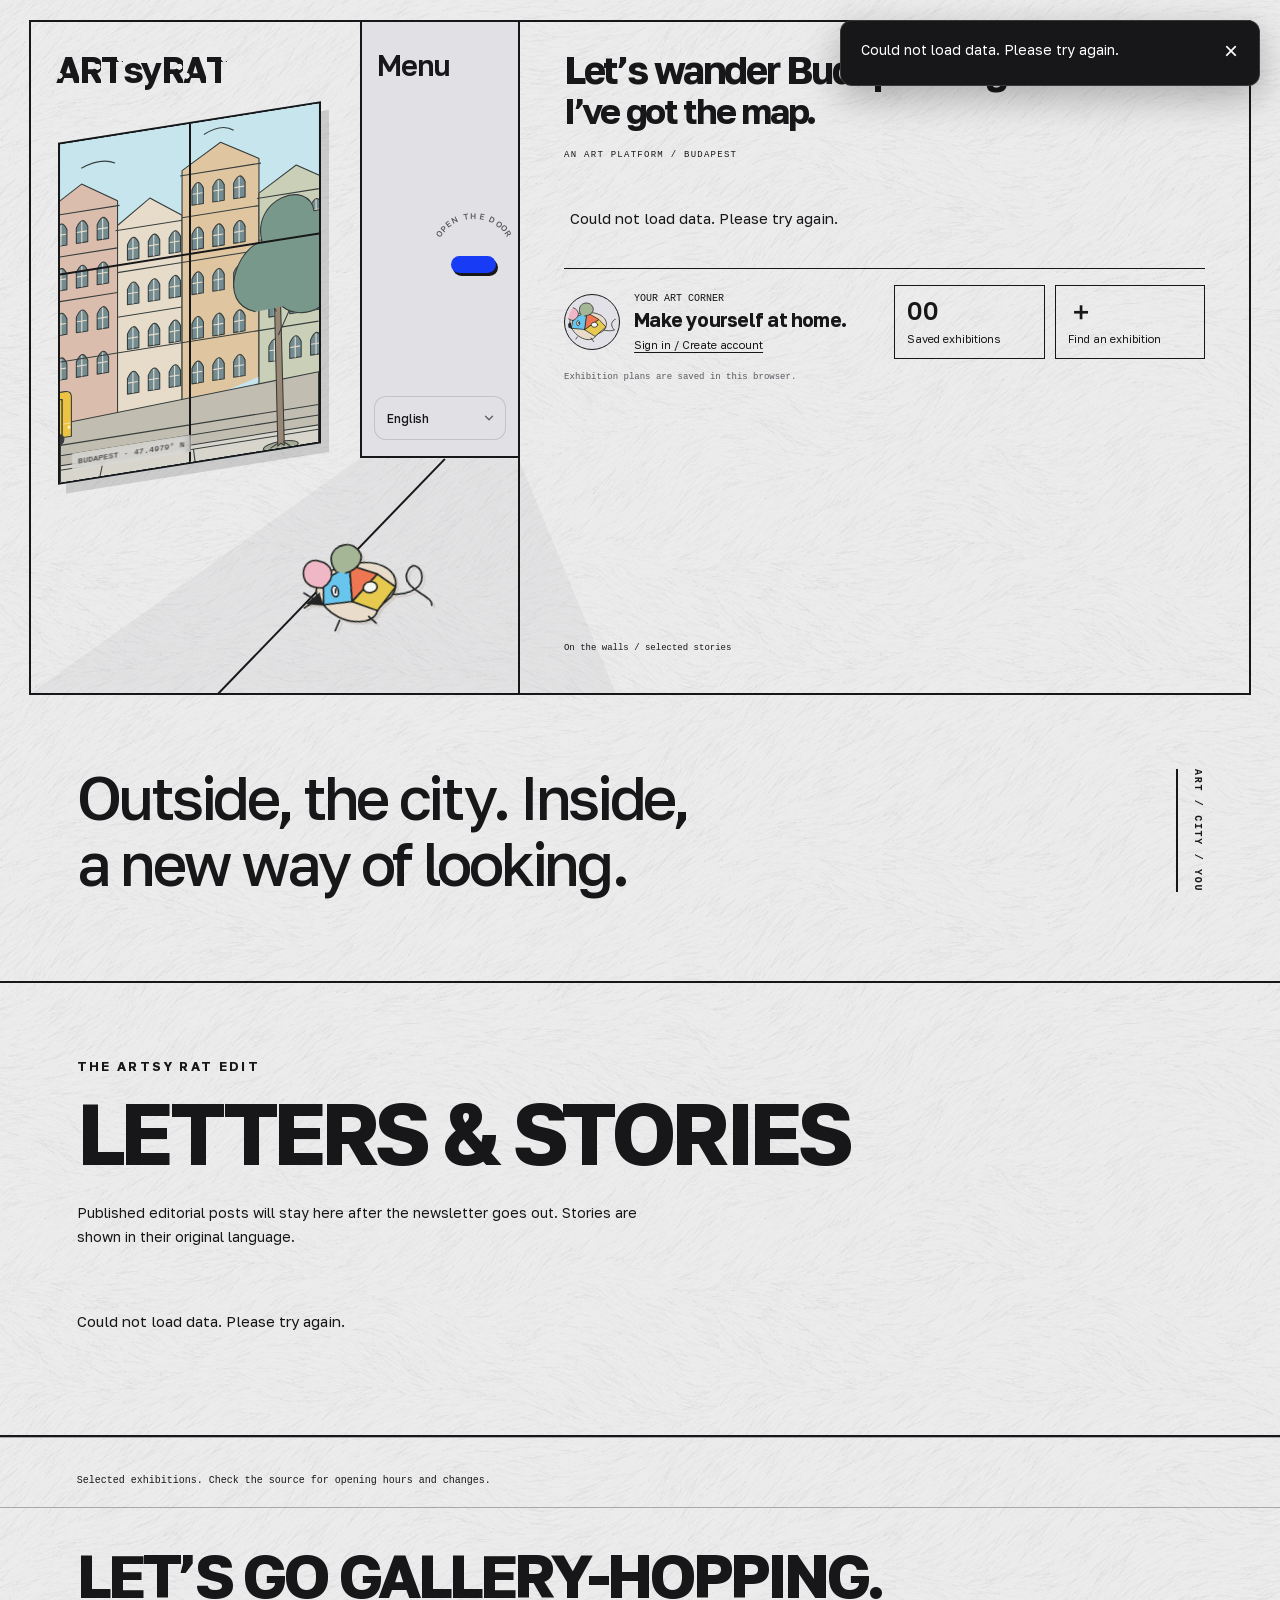
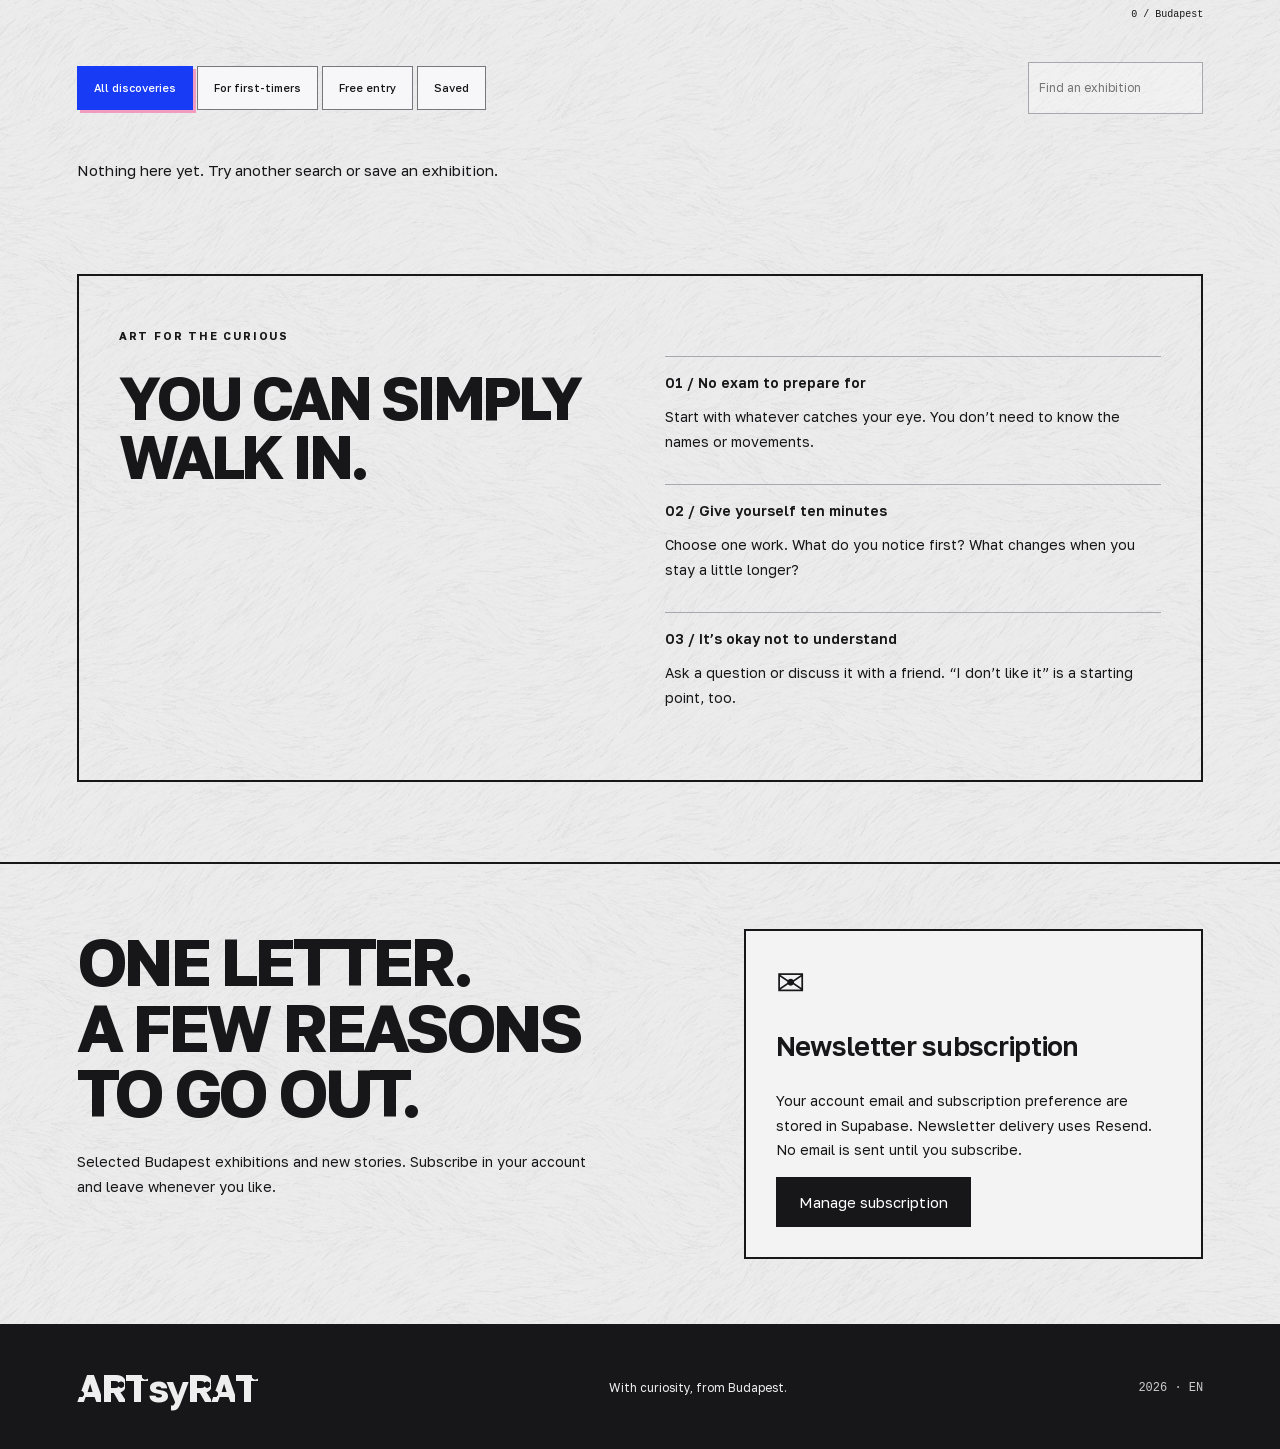
==== index.html @ 4f66164c "Remove the caption beneath the gallery window" ====
<!doctype html><html lang="en"><head><meta charset="utf-8"><meta name="viewport" content="width=device-width,initial-scale=1"><meta name="description" content="Discover art in Budapest. Curated exhibitions, stories and personal invitations."><meta property="og:title" content="ARTsyRAT · Let’s wander Budapest’s galleries"><meta property="og:description" content="Discover Budapest exhibitions and bring someone along."><meta name="theme-color" content="#ececee"><meta name="referrer" content="strict-origin-when-cross-origin"><title>ARTsyRAT — Art in Budapest</title><link rel="preload" href="assets/fonts/golos-text-normal-latin.woff2" as="font" type="font/woff2" crossorigin><link rel="stylesheet" href="style.css?v=20261102-window-note"><script defer src="config.js?v=20261102-window-note"></script><script defer src="i18n.js?v=20261102-window-note"></script><script defer src="api.js?v=20261102-window-note"></script><script defer src="content-model.js?v=20261102-window-note"></script><script defer src="editor.js?v=20261102-window-note"></script><script defer src="social.js?v=20261102-window-note"></script><script defer src="monitor.js?v=20261102-window-note"></script><script defer src="notifications.js?v=20261102-window-note"></script><script defer src="app.js?v=20261102-window-note"></script></head><body><div id="app"></div><noscript>Please enable JavaScript to explore exhibitions and manage your account.</noscript></body></html>
---- style.css ----
@font-face {
  font-family: 'Golos Text';
  font-style: normal;
  font-weight: 400 700;
  font-display: swap;
  src: url(assets/fonts/golos-text-normal-cyrillic.woff2) format('woff2');
  unicode-range: U+0301, U+0400-045F, U+0490-0491, U+04B0-04B1, U+2116;
}
@font-face {
  font-family: 'Golos Text';
  font-style: normal;
  font-weight: 400 700;
  font-display: swap;
  src: url(assets/fonts/golos-text-normal-latin-ext.woff2) format('woff2');
  unicode-range: U+0100-02BA, U+02BD-02C5, U+02C7-02CC, U+02CE-02D7, U+02DD-02FF, U+0304, U+0308, U+0329, U+1D00-1DBF, U+1E00-1E9F, U+1EF2-1EFF, U+2020, U+20A0-20AB, U+20AD-20C4, U+2113, U+2C60-2C7F, U+A720-A7FF;
}
@font-face {
  font-family: 'Golos Text';
  font-style: normal;
  font-weight: 400 700;
  font-display: swap;
  src: url(assets/fonts/golos-text-normal-latin.woff2) format('woff2');
  unicode-range: U+0000-00FF, U+0131, U+0152-0153, U+02BB-02BC, U+02C6, U+02DA, U+02DC, U+0304, U+0308, U+0329, U+2000-206F, U+20AC, U+2122, U+2191, U+2193, U+2212, U+2215, U+FEFF, U+FFFD;
}
@font-face {
  font-family: 'Literata';
  font-style: italic;
  font-weight: 400 600;
  font-display: swap;
  src: url(assets/fonts/literata-italic-cyrillic.woff2) format('woff2');
  unicode-range: U+0301, U+0400-045F, U+0490-0491, U+04B0-04B1, U+2116;
}
@font-face {
  font-family: 'Literata';
  font-style: italic;
  font-weight: 400 600;
  font-display: swap;
  src: url(assets/fonts/literata-italic-latin-ext.woff2) format('woff2');
  unicode-range: U+0100-02BA, U+02BD-02C5, U+02C7-02CC, U+02CE-02D7, U+02DD-02FF, U+0304, U+0308, U+0329, U+1D00-1DBF, U+1E00-1E9F, U+1EF2-1EFF, U+2020, U+20A0-20AB, U+20AD-20C4, U+2113, U+2C60-2C7F, U+A720-A7FF;
}
@font-face {
  font-family: 'Literata';
  font-style: italic;
  font-weight: 400 600;
  font-display: swap;
  src: url(assets/fonts/literata-italic-latin.woff2) format('woff2');
  unicode-range: U+0000-00FF, U+0131, U+0152-0153, U+02BB-02BC, U+02C6, U+02DA, U+02DC, U+0304, U+0308, U+0329, U+2000-206F, U+20AC, U+2122, U+2191, U+2193, U+2212, U+2215, U+FEFF, U+FFFD;
}
@font-face {
  font-family: 'Literata';
  font-style: normal;
  font-weight: 400 700;
  font-display: swap;
  src: url(assets/fonts/literata-normal-cyrillic.woff2) format('woff2');
  unicode-range: U+0301, U+0400-045F, U+0490-0491, U+04B0-04B1, U+2116;
}
@font-face {
  font-family: 'Literata';
  font-style: normal;
  font-weight: 400 700;
  font-display: swap;
  src: url(assets/fonts/literata-normal-latin-ext.woff2) format('woff2');
  unicode-range: U+0100-02BA, U+02BD-02C5, U+02C7-02CC, U+02CE-02D7, U+02DD-02FF, U+0304, U+0308, U+0329, U+1D00-1DBF, U+1E00-1E9F, U+1EF2-1EFF, U+2020, U+20A0-20AB, U+20AD-20C4, U+2113, U+2C60-2C7F, U+A720-A7FF;
}
@font-face {
  font-family: 'Literata';
  font-style: normal;
  font-weight: 400 700;
  font-display: swap;
  src: url(assets/fonts/literata-normal-latin.woff2) format('woff2');
  unicode-range: U+0000-00FF, U+0131, U+0152-0153, U+02BB-02BC, U+02C6, U+02DA, U+02DC, U+0304, U+0308, U+0329, U+2000-206F, U+20AC, U+2122, U+2191, U+2193, U+2212, U+2215, U+FEFF, U+FFFD;
}
:root{--paper:#f3f1e9;--ink:#23251e;--green:#d8ef76;--line:#cbcbbf}*{box-sizing:border-box}html{scroll-behavior:smooth;scroll-padding-top:25px}body{margin:0;background:var(--paper);color:var(--ink);font-family:Arial,Helvetica,sans-serif}button,input,textarea,select{font:inherit}a{color:inherit;text-decoration:none}button,a,input,textarea,select{-webkit-tap-highlight-color:transparent}button{cursor:pointer;color:inherit}button:focus-visible,a:focus-visible,input:focus-visible,select:focus-visible,textarea:focus-visible{outline:3px solid #6c7840;outline-offset:4px}header,main,footer{max-width:1440px;margin:auto}header{padding:30px 5%;display:flex;align-items:center;justify-content:space-between;border-bottom:1px solid var(--line);gap:20px}.logo{font-size:30px;font-weight:900;letter-spacing:-2px;white-space:nowrap}.logo em{font-family:Georgia,serif}nav{display:flex;gap:30px;align-items:center;font-size:14px}nav button{border:0;background:none;padding:0}#count{background:var(--green);padding:3px 7px;border-radius:20px}.pill{border:1px solid var(--ink);border-radius:40px;padding:13px 20px;font-size:13px}.hero{padding:60px 5%;display:grid;grid-template-columns:1.15fr 1fr;gap:7%;align-items:center}.eyebrow{font-size:11px;letter-spacing:1.8px;font-weight:700;line-height:1.7}h1{font-size:clamp(50px,6.7vw,92px);line-height:.99;letter-spacing:-5px;font-weight:500;position:relative;margin:24px 0}h1 i,h2 i{font-family:Georgia,serif;font-weight:normal}.star{color:#818f42;font-size:80px;margin-left:20px}.intro{font-size:16px;line-height:1.65;margin:26px 0}.button,button.dark{display:inline-block;padding:16px 23px;border:0}.dark{background:var(--ink);color:white}.hero-art{height:480px;background:#d6d5cb;position:relative;overflow:hidden;padding:28px;transform:rotate(2deg)}.art-label{font-size:45px;line-height:.95;font-weight:900;position:relative;z-index:2;letter-spacing:-2px}.orb{height:300px;width:300px;border-radius:50%;background:radial-gradient(circle at 30% 25%,#e9f59c,#b5c34f 40%,#566338 78%);position:absolute;right:-28px;top:110px;box-shadow:20px 30px 30px #2225}.stripe{position:absolute;width:110px;height:430px;background:repeating-linear-gradient(90deg,#23251e 0 2px,transparent 2px 9px);transform:rotate(40deg);top:100px;left:80px}.art-foot{position:absolute;bottom:25px;left:28px;right:28px;font-size:13px;line-height:1.5;font-weight:bold;display:flex;justify-content:space-between}.art-foot span{font-size:50px}.demo{margin:0 5%;padding:16px 0;border-top:1px solid var(--line);border-bottom:1px solid var(--line);font-size:12px;color:#626457}#exhibitions{padding:55px 5% 70px}.section-head{display:flex;align-items:end;justify-content:space-between;gap:20px}.section-head>span{font-size:12px;padding-bottom:10px}h2{font-size:43px;letter-spacing:-1.8px;font-weight:500;margin:12px 0 25px}.filters{display:flex;justify-content:space-between;gap:20px;margin:12px 0 28px}.filters button{border:1px solid var(--line);border-radius:30px;background:none;padding:11px 15px;margin:4px 4px 4px 0;font-size:12px}.filters button.active{background:var(--ink);border-color:var(--ink);color:white}.search{border-bottom:1px solid var(--ink);display:flex;align-items:center;gap:10px}.search input{width:170px;background:none;border:0;padding:12px 0;outline-offset:0;font-size:13px}.cards{display:grid;grid-template-columns:repeat(3,1fr);gap:28px}.art{height:260px;position:relative;overflow:hidden}.art.one{background:#bec9d9}.art.two{background:#d8bfad}.art.three{background:#b9c8ad}.art.one:before{content:'';position:absolute;inset:35px 20% -40px;background:repeating-linear-gradient(110deg,#2b4469 0 25px,#c8b9b0 26px 45px);transform:rotate(-15deg);border-radius:50%}.art.two:before{content:'';position:absolute;width:180px;height:180px;background:#a04227;border-radius:50%;left:20%;top:35px;box-shadow:70px 55px 0 #e9b461,-75px 65px 0 #604432}.art.three:before{content:'';position:absolute;inset:20px 30%;background:#edead5;transform:rotate(30deg);box-shadow:55px 45px 0 #3d5c48,-45px -25px 0 #7a8d52}.art small{position:absolute;top:15px;left:15px;background:var(--paper);padding:7px 10px;font-size:10px;z-index:1}.card-top{display:flex;justify-content:space-between;align-items:center;margin-top:17px;font-size:11px;text-transform:uppercase;letter-spacing:1px}.save{border:0;background:none;font-size:23px;padding:5px}.card h3{font-family:Georgia,serif;font-size:28px;font-weight:normal;margin:6px 0 12px}.card p{font-size:14px;line-height:1.6;color:#616357;min-height:68px}.card .actions{border-top:1px solid var(--line);padding-top:12px;justify-content:space-between}.actions{display:flex;gap:10px;flex-wrap:wrap}.actions button{padding:11px 12px;border:1px solid var(--line);background:none;font-size:13px}.actions button.dark{background:var(--ink);color:white}.guide{margin:0 5% 70px;background:#e3e5d8;padding:40px;display:grid;grid-template-columns:1fr 1fr;gap:0 50px}.guide>.eyebrow{grid-column:1/-1}.guide h2{font-size:50px}.guide article{border-top:1px solid #babeb0;padding:16px 0}.guide article b{font-size:14px}.guide article p{font-size:14px;line-height:1.6}.newsletter{background:var(--green);padding:50px 5%;display:grid;grid-template-columns:1.3fr 1fr;gap:50px}.newsletter p{line-height:1.7;font-size:14px}.letter-note{border:1px solid #829241;padding:25px}.letter-note>span{font-size:35px}.letter-note h3{font-weight:500}.letter-note a{font-size:13px;border-bottom:1px solid}footer{padding:35px 5%;display:flex;align-items:center;justify-content:space-between;gap:20px}footer p,footer small{font-size:12px}dialog{border:1px solid var(--line);background:var(--paper);color:var(--ink);padding:38px;width:min(600px,94vw);max-height:90vh;overflow:auto}dialog::backdrop{background:#15180fc0}.close{float:right;font-size:27px;background:none;border:0}dialog h2{font-size:34px}dialog p{line-height:1.6}dialog label{display:block;font-size:13px;margin:15px 0}select,textarea{display:block;width:100%;padding:12px;margin-top:7px;border:1px solid var(--line);background:transparent}textarea{height:90px;resize:vertical}.postcard{padding:30px;margin:20px 0;border:1px solid var(--ink);overflow-wrap:anywhere}.postcard small,.postcard>span{font-size:10px;letter-spacing:2px}.postcard h3{font-size:29px;font-family:Georgia,serif}.editorial{background:#e4e1d7}.botanical{background:#dce6cc;border-radius:50% 50% 0 0;padding-top:60px}.romantic{background:#f2d6ce}.romantic #invite-message{font-family:Georgia,serif;font-style:italic;font-size:24px}.hint{font-size:12px;color:#626457}#status{font-size:13px}dl{display:grid;grid-template-columns:110px 1fr;gap:12px;font-size:14px;margin:24px 0}dd{margin:0}dt{color:#626457}@media(max-width:800px){header{flex-wrap:wrap;padding:20px 5%}header>.pill{display:none}nav{gap:15px;font-size:12px}.hero{grid-template-columns:1fr;padding-top:35px;gap:30px}h1{letter-spacing:-3px}.hero-art{height:350px;max-width:500px;width:100%;transform:rotate(1deg)}.orb{top:40px}.art-label{font-size:38px}.star{font-size:55px}.cards{grid-template-columns:1fr}.art{height:300px}.card p{min-height:0}.filters{flex-wrap:wrap}.search{width:100%}.search input{width:100%}.section-head>span{display:none}.guide,.newsletter{grid-template-columns:1fr;gap:20px}.guide{padding:25px}.guide h2{font-size:40px}h2{font-size:34px}footer{flex-wrap:wrap}.intro br{display:none}dialog{padding:25px}}@media(prefers-reduced-motion:reduce){html{scroll-behavior:auto}}
#language{width:auto;margin:0;padding:8px;border-radius:24px;font-size:12px}#journal{padding:0 5% 60px}#journal>p{line-height:1.6;color:#626457}.journal-card{padding:24px;border:1px solid var(--line)}.journal-card a{text-decoration:underline}.story-body{white-space:pre-wrap;overflow-wrap:anywhere;line-height:1.8}.story-summary{font-size:20px;font-family:Georgia,serif}.notice{padding:16px;background:#e3e5d8;font-size:14px}dialog input:not([type=checkbox]){display:block;width:100%;padding:12px;border:1px solid var(--line);background:none;margin-top:8px}dialog button:not(.close){padding:12px;border:1px solid var(--line);background:transparent}dialog button.dark{background:var(--ink);color:white}button:disabled{opacity:.45;cursor:not-allowed}dialog .check{display:flex;align-items:flex-start;gap:10px;line-height:1.5}hr{border:0;border-top:1px solid var(--line);margin:25px 0}#studio{width:min(1000px,95vw)}.studio-grid{display:grid;grid-template-columns:1fr 1fr;gap:30px}.story-input{height:260px}.post-preview{padding:25px;background:#e7e7dd;overflow-wrap:anywhere}.post-preview h2{font-size:30px}#draft-list button{display:block;margin:10px 0;width:100%;text-align:left}.art-foot{z-index:2;background:#d6d5cbcc;padding:8px}#search{border:1px solid var(--line);background:none;padding:10px;min-width:0}#account{width:min(620px,94vw)}.hero h1{font-size:clamp(46px,6vw,82px)}@media(max-width:800px){.studio-grid{grid-template-columns:1fr}header nav{order:3;width:100%;justify-content:space-between}.hero h1{font-size:52px;letter-spacing:-2px}#search{width:100%}}
#posts{grid-template-columns:repeat(2,minmax(0,1fr))}.story-cover{width:100%;height:320px;object-fit:cover;object-position:center 38%;display:block;margin-bottom:22px}.photo-gallery{display:grid;grid-template-columns:1fr 1fr;gap:12px;margin:25px 0}.photo-gallery img{width:100%;height:auto;display:block}.source-links{display:flex;gap:20px;margin:20px 0;flex-wrap:wrap}.source-links a,.original-text summary{text-decoration:underline}.original-text{border-top:1px solid var(--line);padding-top:20px}.original-text summary{cursor:pointer;margin-bottom:15px}#detail{width:min(860px,94vw)}@media(max-width:650px){#posts,.photo-gallery{grid-template-columns:1fr}.story-cover{height:320px}}
.format-toolbar{display:flex;gap:5px;flex-wrap:wrap;padding:10px;background:#e3e5d8;position:sticky;top:-38px;z-index:3}.format-toolbar button{font-size:12px!important;padding:8px!important}.rich-editor{min-height:240px;padding:16px;border:1px solid var(--line);background:#fff9;line-height:1.7;outline-offset:2px;overflow-wrap:anywhere}.rich-editor:focus{outline:2px solid #818f42}.rich-editor h2{font-size:28px}.rich-editor h3{font-size:23px}.design-controls{display:grid;grid-template-columns:1fr 1fr;gap:0 12px}.media-row{display:grid;grid-template-columns:85px 1fr;gap:15px;padding:15px 0;border-top:1px solid var(--line)}.media-row>img{width:85px;height:110px;object-fit:cover}.media-row input{font-size:12px}.media-row .actions button{font-size:11px;padding:6px!important}.media-row label{margin:5px 0}.post-manager-row{display:flex;align-items:center;gap:12px;border-bottom:1px solid var(--line)}.post-manager-row span{flex:1}.post-manager-row button:first-child{flex:1}.post-manager-row button{width:auto!important}.photo-gallery figure{margin:0}.photo-gallery figcaption{font-size:12px;text-align:left;line-height:1.5;margin-top:8px;color:#626457}.photo-gallery.stack{grid-template-columns:1fr}.formatted-story{padding:20px;overflow-wrap:anywhere}.formatted-story .story-body{font-size:var(--story-size)}.font-serif .story-body{font-family:Georgia,serif}.font-sans .story-body{font-family:Arial,sans-serif}.theme-paper{background:#f3f1e9}.theme-sage{background:#e4eadb}.theme-rose{background:#f2dfdb}.rich-content{white-space:normal}.rich-content h2{font-size:1.8em}.rich-content h3{font-size:1.4em}.rich-content blockquote,.rich-editor blockquote{border-left:3px solid #818f42;padding:10px 20px;margin:20px 0;font-style:italic}.rich-content a{text-decoration:underline}.animation-fade{animation:fadein .6s ease-out}.animation-rise{animation:risein .6s ease-out}@keyframes fadein{from{opacity:0}to{opacity:1}}@keyframes risein{from{opacity:0;transform:translateY(14px)}to{opacity:1;transform:translateY(0)}}@media(prefers-reduced-motion:reduce){.animation-fade,.animation-rise{animation:none}}@media(max-width:650px){.design-controls{grid-template-columns:1fr 1fr}.formatted-story{padding:8px}.format-toolbar{top:-25px}}
.studio-grid{align-items:start}.post-preview{position:sticky;top:0;max-height:75vh;overflow:auto;min-height:260px}#studio .format-toolbar{top:-38px}.post-preview .formatted-story{padding:15px}.post-preview .formatted-story h2{font-size:30px;letter-spacing:-1px}@media(max-width:800px){.post-preview{position:static;max-height:none}}
/* ARTsyRAT / an open room, November 2026 */
:root{--paper:#f7f7f2;--ink:#222727;--line:#d5d8d3;--green:#67c6ef;--blue:#67c6ef;--ease:cubic-bezier(.22,1,.36,1)}
body{background:var(--paper)}header,main,footer{max-width:1800px}.logo{font-weight:500;letter-spacing:-1.9px;font-size:32px}header{padding:22px 3.5%;border:0}header nav{font-size:12px;gap:28px}header nav a,header nav button{position:relative;padding:8px 0}header nav a:after,header nav button:after{content:'';position:absolute;bottom:0;left:0;width:100%;height:1px;background:currentColor;transform:scaleX(0);transform-origin:left;transition:transform .4s var(--ease)}header nav a:hover:after,header nav button:hover:after{transform:scaleX(1)}#language{border:1px solid #b5bbb6;border-radius:0;padding:8px 12px}button:focus-visible,a:focus-visible,input:focus-visible,select:focus-visible,textarea:focus-visible{outline-color:#2083ad}button,.button{transition:background .3s,color .3s,transform .4s var(--ease)}button:active,.button:active{transform:scale(.96)}
.gallery-room{margin:8px 2.3% 0;min-height:690px;height:min(760px,78vw);position:relative;isolation:isolate;border:2px solid #343a37;overflow:hidden;background:#f2f2ed;display:grid;grid-template-columns:27% 13% 60%;perspective:1400px}
.gallery-room:after{content:'';position:absolute;inset:0;pointer-events:none;background:url("data:image/svg+xml,%3Csvg viewBox='0 0 180 180' xmlns='http://www.w3.org/2000/svg'%3E%3Cfilter id='n'%3E%3CfeTurbulence type='fractalNoise' baseFrequency='.8' numOctaves='3' stitchTiles='stitch'/%3E%3C/filter%3E%3Cpath fill='%23888' filter='url(%23n)' opacity='.12' d='M0 0h180v180H0z'/%3E%3C/svg%3E");opacity:.23;z-index:8}
.room-floor{position:absolute;inset:0;z-index:-1;background:#e5e6df;clip-path:polygon(27% 65%,40% 65%,48% 100%,0 100%)}.room-floor:before{content:'';position:absolute;width:2px;height:60%;background:#4c5149;left:40%;top:64%;transform:rotate(-14deg);transform-origin:top}.room-floor:after{content:'';position:absolute;left:0;top:65%;width:34%;height:2px;background:#4c5149;transform:rotate(-46deg);transform-origin:right}
.window-wall{position:relative;background:#e9ebe3;clip-path:polygon(0 0,94% 0,100% 65%,0 100%)}.window-wordmark{position:absolute;z-index:2;top:30px;left:25px;font-size:clamp(27px,3.1vw,54px);letter-spacing:-2px;font-weight:500}.street-window{position:absolute;left:8%;right:12%;top:125px;height:58%;border:7px solid #353e3b;transform:skewY(-9deg);box-shadow:8px 10px 0 #bac4bc;background:#b8d9e4;overflow:hidden}.street-window img{height:100%;width:100%;object-fit:cover;transition:transform 1.8s var(--ease)}.street-window:hover img{transform:scale(1.07) translateY(-5px)}.window-bar{position:absolute;left:50%;top:0;height:100%;width:5px;background:#353e3b}.window-bar:after{content:'';position:absolute;width:400px;height:5px;background:#353e3b;top:38%;left:-200px}.window-caption{position:absolute;bottom:10px;left:12px;font:9px monospace;letter-spacing:1px;background:#f7f7f2;padding:7px}.window-note{position:absolute;top:79%;left:8%;width:64%;font-family:Georgia,serif;font-style:italic;font-size:19px;transform:rotate(-8deg)}.window-note span{display:block;font-size:30px}
.gallery-door{height:65%;position:relative;border:2px solid #343a37;border-top:0;perspective:900px;background:#b4cbd0;z-index:5}.door-button{position:absolute;inset:0;width:100%;border:0;border-right:2px solid #343a37;background:#e6e9e0;transform-origin:left;transition:transform .8s var(--ease),background .4s;z-index:2;text-align:left;padding:22px 15px;display:flex;flex-direction:column;align-items:flex-start}.door-button>span:first-child{font-size:clamp(19px,2vw,32px);letter-spacing:-1px}.door-number{font:9px monospace;letter-spacing:1px;margin-top:12px}.door-handle{position:absolute;right:14%;top:54%;width:45px;height:17px;border-radius:40px;background:var(--blue);box-shadow:2px 3px 0 #222727}.door-button:hover{transform:rotateY(-12deg);background:#e0e9df}.gallery-door.is-open .door-button{transform:rotateY(-75deg)}#room-menu{position:absolute;inset:18px 8px 18px 20px;display:flex;flex-direction:column;justify-content:center;align-items:flex-start;gap:22px;font-size:13px;visibility:hidden;opacity:0;transition:opacity .5s .15s}#room-menu a,#room-menu button{border:0;border-bottom:1px solid transparent;background:none;text-align:left;padding:4px 0}#room-menu a:hover,#room-menu button:hover{border-color:currentColor}.is-open #room-menu{visibility:visible;opacity:1}
.exhibition-wall{position:relative;padding:36px 6% 60px;background:linear-gradient(100deg,#e7e8e1,#f7f7f2 13%,#f7f7f2);border-left:1px solid #3d443f}.wall-heading{position:relative}.wall-heading .eyebrow{font:9px monospace;letter-spacing:1.3px}.wall-heading h1{font-size:clamp(30px,3.3vw,58px);line-height:1.04;letter-spacing:-2.3px;margin:24px 0 32px;font-weight:400}.wall-index{position:absolute;right:0;top:0;font:10px monospace}#wall-posts{display:grid;grid-template-columns:1.05fr .8fr;gap:12%;align-items:start;padding:12px 4% 0 1%}.wall-work{display:block;transform:perspective(700px) rotateX(var(--rx,0deg)) rotateY(var(--ry,0deg));transition:transform .65s var(--ease)}.work-1{padding-top:55px}.work-frame{position:relative;background:#fafaf6;padding:12px;border:1px solid #b7b9af;box-shadow:3px 5px 0 #c4c6be,8px 12px 18px #343a371c;overflow:hidden;transition:box-shadow .5s}.work-frame img{display:block;width:100%;height:clamp(190px,20vw,295px);object-fit:cover;transition:transform .9s var(--ease),filter .6s}.work-1 .work-frame img{height:clamp(165px,16vw,240px)}.wall-work:hover img{transform:scale(1.05)}.wall-work:hover .work-frame{box-shadow:5px 9px 0 #c4c6be,12px 20px 25px #343a372a}.work-open{position:absolute;bottom:18px;left:50%;transform:translate(-50%,15px);opacity:0;background:var(--blue);border-radius:60px;white-space:nowrap;padding:12px 18px;font-size:11px;transition:opacity .35s,transform .5s var(--ease)}.wall-work:hover .work-open,.wall-work:focus-visible .work-open{opacity:1;transform:translate(-50%,0)}.work-label{display:flex;gap:10px;max-width:230px;margin:20px 0 0 5px}.work-label>span{font:9px monospace;padding-top:3px}.work-label h2{font-family:Arial,sans-serif;font-size:12px;line-height:1.5;letter-spacing:0;font-weight:400;margin:0}.blue-orbit{position:absolute;right:5%;bottom:34px;width:100px;height:100px;background:var(--blue);border-radius:50%;display:flex;flex-direction:column;justify-content:center;align-items:center;font-size:12px;transform:rotate(-12deg);transition:transform .7s var(--ease),background .4s}.blue-orbit b{font-size:30px;font-weight:400}.blue-orbit:hover{transform:rotate(0deg) scale(1.13);background:#8bdafa}.wall-caption{position:absolute;bottom:40px;left:6%;font:10px monospace;max-width:55%}.palette-mouse{position:absolute;bottom:56px;left:22%;width:145px;z-index:6;transform:rotate(-12deg);transition:transform .7s var(--ease)}.palette-mouse:hover{transform:rotate(4deg) translateY(-8px)}.palette-mouse img{width:100%}.room-scroll{position:absolute;bottom:22px;left:28px;font:10px monospace;text-transform:uppercase;letter-spacing:1px}.room-scroll span{display:inline-block;margin-left:18px;font-size:20px;animation:look-down 2.4s ease-in-out infinite}@keyframes look-down{50%{transform:translateY(5px)}}
.gallery-intro{padding:65px 5% 80px;display:flex;justify-content:space-between;align-items:end;gap:30px}.gallery-intro p{font-size:clamp(28px,4vw,60px);max-width:870px;letter-spacing:-2px;line-height:1.08;margin:0}.gallery-intro>span{font:10px monospace;white-space:nowrap;writing-mode:vertical-rl}#journal{padding:55px 5% 90px;border-top:1px solid var(--line)}h2{font-family:Arial,sans-serif;font-weight:400;letter-spacing:-1.6px}#journal>h2{font-size:clamp(44px,6vw,80px);margin:10px 0 20px}#journal>p{max-width:650px;font-size:13px}#posts{gap:9%;padding-top:40px}.journal-card{padding:0;border:0}.journal-card:nth-child(even){padding-top:95px}.journal-card>a:first-child{display:block;overflow:hidden;background:#e9e9e1;padding:18px;box-shadow:2px 3px 0 #cfd1c8}.story-cover{height:450px;margin:0;transition:transform .9s var(--ease)}.journal-card>a:hover img{transform:scale(1.04)}.journal-card small{display:block;margin-top:24px;font:10px monospace;letter-spacing:1px}.journal-card h3{font-family:Arial,sans-serif;font-size:32px;letter-spacing:-1px;line-height:1.1;max-width:470px}.journal-card>p{max-width:460px}.journal-card>a:last-child{display:inline-block;text-decoration:none;border-bottom:1px solid;padding:10px 0;font-size:12px}.demo{font:10px monospace;margin:0 5% 15px;color:#62675d}#exhibitions{padding:30px 5% 80px;border-top:1px solid var(--line)}.section-head h2{font-size:42px}.card h3{font-family:Arial,sans-serif}.filters button{border-radius:0}.filters button:hover{background:#d7edf5}.guide{background:#e7eae2}.newsletter{background:#bce4f2}.letter-note{border-color:#87b4c4}.newsletter h2{font-size:clamp(36px,5vw,72px);line-height:1.04}.dark:hover{background:#345966}footer{padding:40px 5%}dialog{border-color:#a8b0a8;box-shadow:0 30px 100px #0003;animation:dialog-in .45s var(--ease)}dialog::backdrop{background:#263734a8;backdrop-filter:blur(6px)}@keyframes dialog-in{from{opacity:0;transform:translateY(22px) scale(.98)}to{opacity:1;transform:none}}.text-art{display:flex;align-items:center;min-height:220px;font-size:26px;background:#c8dfdc;padding:20px}
@media(min-width:801px){.gallery-room{animation:room-in 1s var(--ease)}@keyframes room-in{from{opacity:0;transform:translateY(20px)}to{opacity:1;transform:none}}}
@media(max-width:1100px) and (min-width:801px){.gallery-room{min-height:630px}.exhibition-wall{padding:30px 5%}.wall-heading h1{font-size:36px}.street-window{top:110px}.window-note{font-size:17px}.blue-orbit{width:78px;height:78px}.palette-mouse{width:115px}.work-label h2{font-size:11px}}
@media(max-width:800px){header{padding:18px 5%;gap:14px}header nav{order:0;width:auto;gap:15px}header nav>a{display:none}header nav button{font-size:12px}header .logo{font-size:27px}#language{font-size:11px;padding:7px;width:85px}.gallery-room{margin:4px 12px 0;height:auto;min-height:0;display:grid;grid-template-columns:62% 38%;overflow:hidden}.window-wall{height:330px;clip-path:polygon(0 0,100% 0,100% 86%,0 100%);border-bottom:1px solid}.window-wordmark{top:18px;left:19px;font-size:32px}.street-window{top:79px;left:9%;right:12%;height:185px;border-width:5px;transform:skewY(-5deg)}.window-caption{font-size:7px;left:4px;bottom:7px;padding:5px}.window-note{top:87%;left:10%;font-size:12px;transform:rotate(-5deg);width:80%}.window-note span{display:none}.gallery-door{height:285px}.door-button{padding:20px 17px}.door-button>span:first-child{font-size:26px}.door-number{font-size:8px}#room-menu{font-size:11px;gap:18px;left:15px}.room-floor{clip-path:none;inset:0 0 auto;height:330px}.room-floor:before,.room-floor:after{display:none}.exhibition-wall{grid-column:1/-1;padding:35px 6% 105px;border-left:0;border-top:1px solid #343a37;background:linear-gradient(105deg,#eceee7,#f7f7f2 25%)}.wall-heading .eyebrow{font-size:8px;letter-spacing:.5px;max-width:85%}.wall-heading h1{font-size:35px;letter-spacing:-1.5px;margin:22px 0 30px}.wall-index{font-size:8px}.palette-mouse{top:259px;bottom:auto;left:auto;right:12%;width:81px;transform:rotate(-8deg)}#wall-posts{gap:9%;padding:0;grid-template-columns:1.1fr .9fr}.work-frame{padding:7px}.work-frame img{height:200px}.work-1 .work-frame img{height:157px}.work-1{padding-top:40px}.work-label{margin:15px 0 0;gap:6px}.work-label h2{font-size:11px;line-height:1.35}.work-label>span{font-size:8px}.work-open{display:none}.blue-orbit{width:73px;height:73px;bottom:17px;right:6%;font-size:10px}.blue-orbit b{font-size:22px}.wall-caption{bottom:46px;font-size:8px;max-width:60%}.room-scroll{display:none}.gallery-intro{padding:40px 6% 50px;gap:20px}.gallery-intro p{font-size:32px;letter-spacing:-1px}.gallery-intro>span{font-size:8px}#journal{padding:35px 6% 50px}#journal>h2{font-size:48px}#posts{grid-template-columns:1fr;gap:44px;padding-top:24px}.journal-card:nth-child(even){padding-top:0}.journal-card>a:first-child{padding:12px}.story-cover{height:380px}.journal-card h3{font-size:30px}.journal-card>p{min-height:0}.guide{margin:0 6% 45px}.guide h2{font-size:34px}.newsletter{padding:35px 6%;gap:25px}.section-head h2{font-size:34px}.newsletter h2{font-size:42px}footer .logo{font-size:32px}dialog{padding:23px}#detail .formatted-story>h2{font-size:30px;line-height:1.1}.wall-empty{font-size:13px}.gallery-room .wall-work{transform:none}}
@media(max-width:370px){header{gap:8px}.logo{font-size:24px!important}header nav button{font-size:11px}.wall-heading h1{font-size:29px}.work-frame img{height:170px}.work-1 .work-frame img{height:140px}}
@media(prefers-reduced-motion:reduce){*,*:before,*:after{animation:none!important;transition:none!important;scroll-behavior:auto!important}.wall-work{transform:none!important}}
.reveal{opacity:0;transform:translateY(26px);transition:opacity .9s var(--ease),transform 1.1s var(--ease)}.reveal.is-visible{opacity:1;transform:none}.wall-work:active .work-frame{transform:scale(.98)}.work-frame{transition:box-shadow .5s,transform .4s var(--ease)}.window-note{top:75%;font-size:17px;width:55%}@media(max-width:800px){.window-note{top:87%;font-size:12px;width:80%}}@media(prefers-reduced-motion:reduce){.reveal{opacity:1;transform:none}}
.frame-loading{height:260px;border:12px solid #fafaf6;background:#e1e4dc;box-shadow:3px 5px 0 #c4c6be;animation:frame-pulse 1.8s ease-in-out infinite}.frame-loading.work-1{height:210px;margin-top:55px}@keyframes frame-pulse{50%{opacity:.5}}@media(max-width:800px){.frame-loading{height:200px;border-width:7px}.frame-loading.work-1{height:157px;margin-top:40px}}
/* Keep the menu beyond the open door's projected edge. */
.gallery-room{transition:grid-template-columns .8s var(--ease)}
.gallery-room:has(.gallery-door.is-open){grid-template-columns:27% 24% 49%}
#room-menu{inset:22px 14px 22px 38%;gap:18px;counter-reset:room-link}
#room-menu>a,#room-menu>button{width:100%;min-height:44px;position:relative;padding:14px 0 7px;border-bottom:1px solid #293a3740;font-size:clamp(15px,1.35vw,22px);font-weight:650;line-height:1.12;letter-spacing:-.5px;overflow-wrap:anywhere;transition:color .25s,transform .4s var(--ease),border-color .3s}
#room-menu>a:before,#room-menu>button:before{counter-increment:room-link;content:'0' counter(room-link);position:absolute;top:0;left:0;font:9px monospace;letter-spacing:1px;opacity:.65}
#room-menu>a:hover,#room-menu>button:hover,#room-menu>a:focus-visible,#room-menu>button:focus-visible{color:#075f82;transform:translateX(4px);border-bottom-color:#075f82}
@media(max-width:800px){.gallery-room:has(.gallery-door.is-open){grid-template-columns:40% 60%}#room-menu{inset:12px 13px 12px 35%;gap:8px}#room-menu>a,#room-menu>button{font-size:15px;min-height:48px;padding-top:13px;letter-spacing:-.35px}.gallery-door.is-open .door-button>span:first-child{font-size:24px}}
@media(max-width:800px){.gallery-room:has(.gallery-door.is-open) .window-wordmark{font-size:22px;letter-spacing:-1.3px;left:12px}}
/* Facing gallery walls, with a shared upper heading line. */
.window-wordmark{top:28px}.door-button{padding-top:28px}.exhibition-wall{padding-top:28px}.wall-heading{display:flex;flex-direction:column}.wall-heading h1{order:0;font-size:clamp(24px,2.5vw,42px);margin:0 0 18px;line-height:1.12;letter-spacing:-1.3px;padding-right:25px}.wall-heading>.eyebrow{order:1;margin:0 0 26px}.wall-index{top:4px}.street-window{top:110px;height:51%}.window-note{top:70%}#wall-posts{transform:skewY(8deg);transform-origin:center;padding-top:24px}.work-1{padding-top:0}.work-label{margin-top:16px}.wall-work .work-frame img{height:clamp(185px,19vw,270px)}.illustration-label{position:absolute;bottom:12px;left:12px;font:9px monospace;background:#f7f7f2dc;padding:6px}.source-links a{text-underline-offset:4px}.card-top>span{line-height:1.5}
@media(max-width:1100px) and (min-width:801px){.wall-heading h1{font-size:27px;letter-spacing:-1px}.wall-heading>.eyebrow{font-size:8px}.street-window{top:100px;height:49%}}
@media(max-width:800px){.window-wordmark{top:18px}.door-button{padding-top:18px}.street-window{top:75px;height:170px}.window-note{top:80%}.exhibition-wall{padding-top:30px}.wall-heading h1{font-size:30px;letter-spacing:-1px;padding-right:12px}.wall-heading>.eyebrow{font-size:8px;margin-bottom:25px}#wall-posts{transform:skewY(5deg);padding-top:15px;padding-bottom:15px}.work-1{padding-top:0}.wall-work .work-frame img{height:185px}.wall-caption{bottom:40px}.frame-loading.work-1{margin-top:0}.work-label h2{font-size:11px}}
#exhibition-fields{border:1px solid var(--line);padding:16px;margin:20px 0}#exhibition-fields[hidden]{display:none}#exhibition-fields legend{font-size:14px;font-weight:600}.exhibition-cover{width:100%;height:260px;object-fit:cover;display:block}.exhibition-date{font:11px monospace!important;min-height:0!important;margin-bottom:0}.exhibition-info{padding:15px 0;margin:15px 0;border-block:1px solid var(--line);font-size:14px}.exhibition-info a{text-decoration:underline}.post-manager-row button:first-child{font-weight:600}
/* One architectural stroke; upright works on the gallery wall. */
.gallery-room{--room-stroke:2px;border-width:var(--room-stroke)}
.gallery-door{border-width:var(--room-stroke);border-top:0;border-right:0}
.door-button{border-right:var(--room-stroke) solid #343a37}
.exhibition-wall{border-left:var(--room-stroke) solid #343a37}
.street-window{border-width:var(--room-stroke)}
.window-bar{width:var(--room-stroke)}.window-bar:after{height:var(--room-stroke)}
.work-frame{border:var(--room-stroke) solid #343a37;box-shadow:5px 8px 15px #343a371c}
.wall-work:hover .work-frame{box-shadow:8px 14px 22px #343a372a}
.room-floor:before{width:var(--room-stroke)}.room-floor:after{height:var(--room-stroke)}
#wall-posts{transform:none;padding-top:12px}.work-1{padding-top:55px}.work-1 .work-frame img{height:clamp(165px,16vw,240px)}
@media(max-width:800px){.window-wall{border-bottom:0}.exhibition-wall{border-left:0;border-top:var(--room-stroke) solid #343a37}.gallery-door{border-right:var(--room-stroke) solid #343a37}.gallery-door:not(.is-open) .door-button{border-right:0}.street-window{border-width:var(--room-stroke)}#wall-posts{transform:none;padding-top:0}.work-1{padding-top:40px}.work-1 .work-frame img{height:157px}}
.gallery-door:not(.is-open) .door-button{border-right:0}
/* ARTsyRAT / ink, paper & a little mischief. */
:root{--paper:#f5eedf;--ink:#352737;--line:#c4b7ad;--green:#eac956;--blue:#68c9ee;--display:'Literata',Georgia,serif;--body:'Golos Text',Arial,sans-serif;--accent:#c34432}
body{font-family:var(--body);background:var(--paper);color:var(--ink);font-size:15px}::selection{background:#efbd4f;color:#352737}
header{padding-block:24px}.logo,.window-wordmark{font-family:var(--display);font-weight:700;font-style:normal;letter-spacing:-2.5px;line-height:1.1}.logo{font-size:35px}.window-wordmark{font-size:clamp(28px,2.8vw,45px)}header .logo{color:var(--accent)}header nav{font-family:var(--body);font-weight:600;font-size:11px;text-transform:uppercase;letter-spacing:.07em}header nav a,header nav button{padding:9px 5px;transition:color .3s,background .3s}header nav a:hover,header nav button:hover{background:var(--accent);color:var(--paper)}#language{border-color:#a99798;background:#fff4;font-size:11px;letter-spacing:.02em}
.gallery-room{background:#f4ead7;border-color:var(--ink)}.window-wall{background:#eddbab}.room-floor{background:#dfb7a1}.exhibition-wall{background:linear-gradient(100deg,#e4d5be,#f6eddb 15%);border-color:var(--ink)}.gallery-door{background:#aecbd2;border-color:var(--ink)}.door-button{background:#91bfce;border-color:var(--ink);color:#283e4a}.door-button:hover{background:#a2d1d9}.door-button>span:first-child{font-family:var(--display);font-size:clamp(23px,2.25vw,36px);font-weight:600;letter-spacing:-1.2px;line-height:1.1}.door-handle{background:#eaca57;box-shadow:2px 3px 0 var(--ink)}.room-floor:before,.room-floor:after,.window-bar,.window-bar:after{background:var(--ink)}.street-window{border-color:var(--ink);box-shadow:8px 10px 0 #bfb08b}.window-caption{background:#efe2bc;color:#3e3430;font-size:8px}.window-note{font-family:var(--display);font-weight:400;font-style:italic;color:#703f36;font-size:17px;line-height:1.35}.wall-heading h1{font-family:var(--display);font-weight:700;font-size:clamp(28px,3vw,47px);letter-spacing:-1.6px;line-height:1.08;margin-bottom:22px;max-width:790px;text-wrap:balance}.wall-heading h1>span{display:block}.wall-heading h1>em{display:block;font-weight:400;color:var(--accent);font-size:.92em;letter-spacing:-1.3px;margin-top:4px}.wall-heading>.eyebrow{font-weight:500;font-size:9px;letter-spacing:.14em;margin-bottom:22px;color:#6e4e4a}.wall-index{color:var(--accent)}.work-frame{background:#fff9eb;border-color:var(--ink);padding:11px}.work-label h2{font-family:var(--body);font-size:12px;font-weight:500;letter-spacing:-.15px;line-height:1.4}.work-label>span{color:var(--accent)}.blue-orbit{color:#253c4a;font-family:var(--display);font-style:italic;font-size:15px;box-shadow:3px 4px 0 var(--ink);border:2px solid var(--ink)}.blue-orbit b{font-style:normal}.wall-caption,.room-scroll{color:#6e4e4a;font-size:9px}#room-menu>a,#room-menu>button{font-family:var(--display);font-weight:600;font-size:clamp(17px,1.6vw,25px);letter-spacing:-.6px;line-height:1.15}#room-menu>a:hover,#room-menu>button:hover{color:#a63327;border-color:#a63327}#room-menu>a:before,#room-menu>button:before{font-family:var(--body);font-size:9px;letter-spacing:.12em;color:#5a4b4f}.palette-mouse{filter:drop-shadow(2px 3px 0 #9f806c33)}
.gallery-intro{padding:70px 6% 85px;align-items:center}.gallery-intro p{font-family:var(--display);font-weight:400;font-size:clamp(33px,4.7vw,70px);line-height:1.09;letter-spacing:-2px;max-width:1020px;text-wrap:balance}.gallery-intro>span{font-weight:700;color:var(--accent);letter-spacing:.17em;border-left:2px solid;padding-left:14px}
#journal{background:#eadcde;border-block:2px solid var(--ink);padding:60px 6% 90px}#journal>.eyebrow{color:var(--accent);font-weight:700;letter-spacing:.18em}#journal>h2{font-family:var(--display);font-weight:700;font-size:clamp(48px,7vw,104px);line-height:1.02;letter-spacing:-3.5px;margin:14px 0 26px}#journal>p:not(.eyebrow){font-family:var(--body);font-size:14px;line-height:1.7;color:#66515c;max-width:580px}#posts{gap:10%;padding-top:34px}.journal-card>a:first-child{background:#f7eee2;border:2px solid var(--ink);padding:12px;box-shadow:6px 7px 0 #bd9eaa}.journal-card:nth-child(even)>a:first-child{background:#d4d8b4;box-shadow:6px 7px 0 #a0ab80}.journal-card h3,.card h3{font-family:var(--display);font-weight:600;font-size:31px;line-height:1.16;letter-spacing:-.9px;margin:12px 0 14px;text-wrap:balance}.journal-card small{color:var(--accent);font-size:10px;letter-spacing:.12em}.card p{font-size:14px;line-height:1.75;color:#655660}.journal-card>a:last-child{font-weight:600;color:var(--accent);border-bottom:2px solid;padding-bottom:8px}.journal-card>a:last-child:hover{color:var(--ink)}
.demo{margin:0;padding:35px 6% 18px;font-size:10px;line-height:1.6;color:#71616a}#exhibitions{padding:25px 6% 80px;border:0}.section-head h2{font-family:var(--display);font-size:clamp(38px,4.8vw,68px);font-weight:600;line-height:1.07;letter-spacing:-2px;max-width:850px}.section-head>span{font:10px monospace;color:var(--accent)}.filters{margin-block:32px}.filters button{font-size:11px;padding:11px 16px;font-weight:500;border-color:#baa9ae}.filters button.active{background:var(--ink);border-color:var(--ink)}.filters button:hover:not(.active){background:#eac956;color:var(--ink)}#search{font-size:12px;background:#fff4;border-color:#baa9ae}.card .actions{border-color:#baa9ae}.card .actions button{font-size:11px;font-weight:500;border:0;border-bottom:1px solid #b9a6aa;padding:10px 0}.card .actions button:hover{color:var(--accent)}.art.one{background:#b2cbd0}.art.two{background:#d7a9b6}.art.three{background:#c2cb9d}.art small{background:#f7eedc}.illustration-label{color:#66515c;background:#f7eedc}.exhibition-date{color:var(--accent)}
.guide{background:#eac956;border:2px solid var(--ink);margin:0 6% 80px;padding:40px;gap:0 50px}.guide h2{font-family:var(--display);font-size:clamp(36px,4.7vw,66px);font-weight:600;letter-spacing:-2px;line-height:1.08}.guide h2 i{font-family:var(--display);font-weight:400}.guide .eyebrow{color:#71462d}.guide article{border-color:#9d823e}.guide article b{font-weight:600;font-size:14px}.guide article p{color:#554733;line-height:1.75}.newsletter{background:#b9a7cf;border-block:2px solid var(--ink);padding:65px 6%;gap:70px}.newsletter h2{font-family:var(--display);font-weight:600;font-size:clamp(40px,5.2vw,76px);letter-spacing:-2px;line-height:1.05;margin-top:0}.newsletter h2 i{font-family:var(--display);font-weight:400}.newsletter p{font-size:14px;line-height:1.75;max-width:520px}.letter-note{border:2px solid var(--ink);background:#d9cbe7;padding:30px;box-shadow:5px 6px 0 #705e86}.letter-note h3{font-family:var(--display);font-weight:600;font-size:27px;letter-spacing:-.7px}.dark,button.dark{background:var(--ink);color:#fff4e3}.dark:hover,button.dark:hover{background:var(--accent)}footer{padding:40px 6%;background:#352737;color:#f5eedf}footer .logo{font-family:var(--display);font-size:38px}footer p{max-width:300px;line-height:1.6}footer small{font-family:monospace;color:#dfc3b3}
dialog{background:#f7f0e5;color:var(--ink)}dialog h2{font-family:var(--display);font-weight:600;letter-spacing:-1px;line-height:1.12}dialog h3{font-family:var(--display);font-weight:600}.story-summary{font-family:var(--display);font-size:21px;line-height:1.5}.font-serif .story-body{font-family:var(--display)}.font-sans .story-body{font-family:var(--body)}.theme-paper{background:#f7f0e5}.formatted-story .eyebrow{color:var(--accent)}.format-toolbar{background:#e4d7c6}.rich-editor{background:#fffcf6}.post-preview{background:#e9dfcf}.rich-editor h2,.rich-content h2{font-family:var(--display)}.notice{background:#e9dcad}
@media(min-width:801px){.gallery-room:has(.gallery-door.is-open) .wall-heading h1{font-size:clamp(26px,2.6vw,41px)}.wall-work .work-frame img{height:clamp(180px,17.7vw,260px)}.work-1 .work-frame img{height:clamp(160px,15vw,220px)}}
@media(max-width:1100px) and (min-width:801px){.wall-heading h1{font-size:30px}.wall-heading>.eyebrow{font-size:8px}.gallery-room:has(.gallery-door.is-open) .wall-heading h1{font-size:26px}.window-wordmark{font-size:29px;letter-spacing:-2px}.door-button>span:first-child{font-size:26px}.work-label h2{font-size:11px}.blue-orbit{font-size:12px}}
@media(max-width:800px){header{padding:20px 5%;gap:10px}header .logo{font-size:29px!important;letter-spacing:-2px}header nav{font-size:10px;letter-spacing:0}header nav button{font-size:10px;padding:9px 0}#language{width:81px;font-size:10px;padding:8px 5px}.window-wordmark{font-size:30px;letter-spacing:-2px}.gallery-room:has(.gallery-door.is-open) .window-wordmark{font-size:21px;letter-spacing:-1.5px;left:10px}.door-button>span:first-child{font-size:27px;letter-spacing:-1px}.window-note{font-size:12px;line-height:1.4}.wall-heading h1{font-size:32px;font-weight:600;letter-spacing:-1px;line-height:1.12;padding-right:0;text-wrap:pretty}.wall-heading h1>em{font-size:.94em;letter-spacing:-1px;margin-top:5px}.wall-heading>.eyebrow{font-size:8px;letter-spacing:.08em;margin-bottom:25px}.wall-index{right:0;top:-15px}.exhibition-wall{padding-top:32px;padding-bottom:112px}.work-frame{padding:7px}.work-label h2{font-size:11px;letter-spacing:-.1px}.blue-orbit{font-size:11px}.wall-caption{font-size:8px}.gallery-intro{padding:45px 6% 52px}.gallery-intro p{font-size:36px;letter-spacing:-1px;line-height:1.12}.gallery-intro>span{font-size:8px;padding-left:9px}.gallery-door.is-open #room-menu>a,.gallery-door.is-open #room-menu>button{font-size:16px;line-height:1.12}#journal{padding:42px 6% 55px}#journal>h2{font-size:53px;letter-spacing:-2px;line-height:1.06}#journal>p:not(.eyebrow){font-size:13px}.journal-card h3,.card h3{font-size:28px;letter-spacing:-.8px}.story-cover{height:355px}#posts{gap:50px}.section-head h2{font-size:40px;letter-spacing:-1.5px}.filters button{padding:10px 12px}.guide{margin:0 6% 50px;padding:24px}.guide h2{font-size:40px;letter-spacing:-1.5px}.newsletter{padding:40px 6%;gap:30px}.newsletter h2{font-size:46px;letter-spacing:-1.8px}.letter-note{padding:22px}.letter-note h3{font-size:26px}footer{padding:32px 6%}footer .logo{font-size:34px!important}dialog h2{font-size:30px}.story-summary{font-size:19px}}
@media(max-width:370px){header .logo{font-size:25px!important}header nav button{font-size:9px}#language{width:73px}.wall-heading h1{font-size:28px}#journal>h2{font-size:46px}.gallery-intro p{font-size:31px}}

/* Language lives in the room, independently of the moving door. */
.gallery-room{margin-top:20px}
.room-language{position:absolute;z-index:10;left:12px;right:12px;bottom:16px;margin:0;display:grid;gap:5px;font-family:var(--body)}
.room-language>span{font-size:9px;letter-spacing:.12em;font-weight:600}
.room-language #language{display:block;width:100%;min-width:0;min-height:44px;margin:0;padding:8px;background:#f7f7f2;color:var(--ink);border:var(--room-stroke) solid var(--ink);font-family:var(--body);font-size:12px;cursor:pointer}
#room-menu{bottom:100px}
@media(max-width:800px){.gallery-room{margin-top:12px}.room-language{left:10px;right:10px;bottom:12px}.room-language>span{font-size:8px}.room-language #language{width:100%;font-size:11px;padding:6px}#room-menu{bottom:92px;top:8px;gap:2px}.gallery-door.is-open #room-menu>a,.gallery-door.is-open #room-menu>button{font-size:14px;min-height:0;padding:6px 0}}

/* Graphite on paper: a shared surface, black typography, electric blue ink. */
:root{--paper:#ececee;--ink:#171719;--line:#a7a7ad;--accent:#183bf5;--green:#183bf5;--blue:#183bf5;--display:'Golos Text',Arial,sans-serif;--body:'Golos Text',Arial,sans-serif;--fur-paper:linear-gradient(rgb(240 240 241 / 83.5%),rgb(240 240 241 / 83.5%)),url('assets/graphite-fur.png')}
body{background-color:var(--paper);background-image:var(--fur-paper);background-size:auto,720px 720px;color:var(--ink)}
::selection{background:var(--accent);color:#fff}
.gallery-room,.window-wall,.exhibition-wall,.guide,.newsletter,#journal{background:transparent}
.room-floor{background:#a5a5ad26}.gallery-room:after{display:none}
.gallery-door{background:#d3d3d8}.door-button{background:#e1e1e5;color:var(--ink)}.door-button:hover{background:#d1d1d7}.door-handle{background:var(--accent);box-shadow:2px 3px 0 var(--ink)}
.window-wordmark,.logo{font-family:var(--display);font-weight:700;letter-spacing:-.07em;color:var(--ink)}
.street-window{box-shadow:8px 10px 0 #17171926}.window-caption{background:#eeeeef;color:var(--ink)}
.window-note{font-family:monospace;font-style:normal;font-size:12px;color:var(--ink)}
.wall-heading h1{font-weight:700;letter-spacing:-.06em;line-height:1.01;text-wrap:pretty}
.wall-heading h1>em{font-family:var(--display);font-style:normal;font-weight:700;letter-spacing:inherit;color:var(--ink)}
.wall-heading>.eyebrow,.wall-caption,.room-scroll,.wall-index,.work-label>span{color:var(--ink);font-family:monospace}
.work-frame{background:#f6f6f7}.blue-orbit{background:var(--accent);color:#fff;font-family:var(--body);font-style:normal;font-weight:600;box-shadow:none}
#room-menu>a,#room-menu>button{font-family:var(--body);font-weight:600;letter-spacing:-.04em}
#room-menu>a:hover,#room-menu>button:hover{color:var(--accent);border-color:var(--accent)}
#room-menu>a:before,#room-menu>button:before{color:var(--ink)}
.gallery-intro p{font-weight:500;letter-spacing:-.055em}.gallery-intro>span{color:var(--ink)}
#journal>h2,.section-head h2,.guide h2,.newsletter h2{font-weight:700;letter-spacing:-.065em;text-transform:uppercase;line-height:.98}
#journal>h2{font-size:clamp(42px,6.7vw,98px)}
#journal>.eyebrow,#journal>p:not(.eyebrow),.card p,.demo,.guide .eyebrow,.guide article p{color:var(--ink)}
.journal-card>a:first-child,.journal-card:nth-child(even)>a:first-child{background:#f3f3f4;box-shadow:none;padding:0}
.journal-card h3,.card h3{font-weight:600;letter-spacing:-.045em;text-wrap:pretty}
.journal-card small,.journal-card>a:last-child,.section-head>span{color:var(--ink)}
.filters button,#search,.card .actions,.card .actions button{border-color:var(--line)}
.filters button:hover:not(.active){background:var(--accent);color:#fff}
.guide h2 i,.newsletter h2 i{font-family:var(--body);font-style:normal;font-weight:700}
.guide article{border-color:var(--line)}.letter-note{background:#f3f3f4;box-shadow:none}
.dark,button.dark{color:#fff}.dark:hover,button.dark:hover{background:var(--accent)}
footer{background:var(--ink);color:#eee}footer .logo{color:#eee}footer small{color:#ccc}
dialog{background:#f1f1f3}.theme-paper{background:#f1f1f3}
.room-language #language{background:#eeeeef}
/* Seven shared rows keep images, metadata, titles, descriptions and actions aligned. */
#cards{grid-template-columns:repeat(2,minmax(0,1fr));column-gap:32px;row-gap:16px;align-items:stretch}
#cards>.card{display:grid;grid-row:span 7;grid-template-rows:subgrid;min-width:0;margin:0;padding:0 0 32px;border-bottom:2px solid var(--ink)}
#cards>.card>*{margin:0;min-width:0}
#cards>.card>a:first-child{display:block;overflow:hidden;background:#f7f7f7;aspect-ratio:4/3;border:2px solid var(--ink)}
#cards .exhibition-cover{width:100%;height:100%;object-fit:contain;transition:transform .5s var(--ease)}
#cards>.card>a:first-child:hover img{transform:scale(1.025)}
#cards .card-top{align-self:start;gap:12px;min-height:44px}
#cards h3{font-size:clamp(25px,2.5vw,38px);line-height:1.1;overflow-wrap:anywhere}
#cards small{line-height:1.5}
#cards p{min-height:0;line-height:1.6}
#cards .actions{align-self:end;display:flex;flex-wrap:wrap;justify-content:space-between;gap:10px 20px;padding-top:16px}
#cards .actions button{text-align:left;font-size:12px}
#posts{gap:32px;align-items:stretch}#posts>.journal-card{display:flex;flex-direction:column;padding-top:0}
#posts .story-cover{height:auto;aspect-ratio:4/3;object-fit:cover;margin-bottom:0}
#posts>.journal-card>small{margin-top:20px}#posts>.journal-card>a:last-child{margin-top:auto;align-self:start}
@supports not(grid-template-rows:subgrid){#cards>.card{display:flex;flex-direction:column;gap:16px}#cards .actions{margin-top:auto;width:100%}#cards>.card>a:first-child{flex:none}}
@media(max-width:800px){.window-note{font-size:10px}.window-wordmark{font-size:29px}.gallery-intro p{font-size:36px}.section-head h2{font-size:40px}.wall-heading h1{font-size:34px}.wall-heading h1>em{font-size:1em}.guide h2,.newsletter h2{font-size:40px}#cards{column-gap:20px}.filters{flex-wrap:wrap}#search{min-width:0;max-width:100%}}
@media(max-width:600px){#cards{grid-template-columns:minmax(0,1fr);row-gap:14px}#cards>.card{margin-bottom:28px}#cards h3{font-size:28px}.section-head{flex-wrap:wrap}#journal>h2{font-size:44px}.gallery-intro p{font-size:32px}}
@media(prefers-reduced-motion:reduce){#cards .exhibition-cover{transition:none}}

/* Keep the right wall clear of the redundant floor diagonal. */
.room-floor:before{display:none}
/* Account entry: one clear action per screen. */
#account{width:min(540px,94vw);padding:38px;max-height:90dvh}
.auth-panel h2{font-size:clamp(30px,5vw,42px);font-weight:700;letter-spacing:-.045em;margin:24px 0 12px}
.auth-panel .eyebrow{font-family:monospace;font-size:10px;margin:0 0 24px}
.auth-panel p{line-height:1.6}.auth-intro{font-size:14px;margin-bottom:28px}
.auth-tabs{display:grid;grid-template-columns:1fr 1fr;border-bottom:1px solid var(--line);gap:16px}
.auth-tabs button{border:0;background:none;padding:12px 0;font-size:13px;text-align:left;border-bottom:3px solid transparent}
.auth-tabs button[aria-pressed=true]{border-color:var(--accent);font-weight:700}
#login-form label{display:block;font-size:13px;font-weight:600;margin:20px 0 8px}
#login-form input{width:100%;min-width:0;min-height:50px;margin:0;padding:12px;background:#fff;border:1px solid #8b8b92;font-size:16px;border-radius:0}
.auth-password{display:flex;align-items:stretch;position:relative}
.auth-password input{padding-right:92px!important}
.auth-password button{position:absolute;right:1px;top:1px;bottom:1px;min-width:80px;padding:8px;background:transparent;border:0;font-size:12px}
.auth-panel .auth-primary{width:100%;min-height:50px;padding:14px 18px;font-weight:600;border:0}
.auth-text{border:0;border-bottom:1px solid currentColor;background:none;padding:5px 0;font-size:13px;display:block;margin:18px 0}
.auth-forgot{margin-left:auto}.auth-panel .hint{font-size:12px;color:#52525b;line-height:1.6}
#auth-feedback:empty{display:none}#auth-feedback{font-size:13px;border-left:3px solid var(--accent);padding:10px 12px;margin:16px 0;background:#e4e7fa}
.auth-email{font-weight:600;overflow-wrap:anywhere;padding:16px;border:1px solid var(--line)}
.auth-local{padding-top:18px;border-top:1px solid var(--line)}
#account-content:has(.auth-panel)>hr,#account-content:has(.auth-panel)>h3,#account-content:has(.auth-panel)>p,#account-content:has(.auth-panel)>button{display:none}
@media(max-width:600px){#account{padding:30px 22px}.auth-tabs{gap:10px}.auth-tabs button{font-size:12px}}
/* Text presentation for directional symbols, including iOS. */
.blue-orbit b{font-family:Arial,'Apple Symbols','Segoe UI Symbol',sans-serif;font-variant-emoji:text}

/* Small street label, sliding language control and a nibbled wordmark. */
.window-caption{background:rgb(245 245 247 / .48);backdrop-filter:blur(3px);-webkit-backdrop-filter:blur(3px);padding:4px 6px;letter-spacing:.035em;pointer-events:none}
.room-language{transition:left .8s var(--ease),right .8s var(--ease)}
.gallery-door.is-open .room-language{left:38%;right:14px}
.room-language>span{font-size:8px;letter-spacing:.06em;opacity:.65}
.room-language #language{background:transparent;border:0;border-bottom:1px solid currentColor;padding-left:0;border-radius:0}
.bitten-letter{display:inline-block}
.bite-a{-webkit-mask-image:radial-gradient(circle at 16% 66%,transparent 0 .075em,#000 calc(.075em + .6px));mask-image:radial-gradient(circle at 16% 66%,transparent 0 .075em,#000 calc(.075em + .6px))}
.bite-t{-webkit-mask-image:radial-gradient(circle at 88% 22%,transparent 0 .085em,#000 calc(.085em + .6px));mask-image:radial-gradient(circle at 88% 22%,transparent 0 .085em,#000 calc(.085em + .6px))}
@media(max-width:800px){
 .window-caption{top:5px;bottom:auto;left:5px;right:auto;max-width:calc(100% - 10px);font-size:6px;line-height:1.3;padding:3px 4px;white-space:normal}
 .gallery-door.is-open .room-language{left:35%;right:13px}
 .room-language #language{min-height:44px;font-size:12px}
}
@media(prefers-reduced-motion:reduce){.room-language{transition:none}}

/* Editorial workspace: content first, optional settings tucked away. */
#studio{width:min(1240px,96vw);max-height:94vh;padding:36px;background:#f5f5f6}
#studio>h2{font-size:clamp(28px,4vw,48px);letter-spacing:-.05em;margin:0 0 12px}
#studio>p{max-width:660px;line-height:1.6}
.studio-list-heading{display:flex;align-items:center;justify-content:space-between;gap:20px}
#draft-list .studio-list-heading button{width:auto;text-align:center}
.studio-maintenance,.studio-trash{margin:16px 0;padding:12px 0;border-top:1px solid var(--line)}
#studio summary{cursor:pointer;font-size:14px;font-weight:600;min-height:32px;line-height:1.5}
.studio-maintenance{font-size:13px;color:#56565c}
#studio .studio-grid{grid-template-columns:minmax(0,1.15fr) minmax(0,.85fr);gap:32px;border-top:1px solid var(--ink);margin-top:28px;padding-top:28px;align-items:start}
#post-form>label{display:block;font-size:13px;font-weight:600;margin-bottom:20px}
#post-form input,#post-form textarea,#post-form select{background:#fff;border:1px solid #c9c9cf;border-radius:6px;color:var(--ink);font:inherit;padding:12px}
#post-form input[name=title]{font-size:26px;font-weight:650;letter-spacing:-.03em}
#post-form textarea[name=summary]{min-height:90px}
#studio .format-toolbar{display:flex;flex-wrap:wrap;gap:4px;padding:8px;background:#e8e8ed;border-radius:8px 8px 0 0;margin-top:20px}
#studio .format-toolbar button{width:auto;margin:0;padding:8px 10px;border:0;border-radius:4px;font-size:12px;background:transparent}
#studio .format-toolbar button:hover{background:white}
#studio .rich-editor{min-height:300px;background:white;padding:24px;line-height:1.75;border:1px solid #c9c9cf;border-radius:0 0 8px 8px}
.editor-settings{border-bottom:1px solid #c9c9cf;padding:16px 0}
.editor-settings[open]>summary{margin-bottom:14px}
#post-form .upload-zone{padding:20px;border:1px dashed #888894;background:white;border-radius:8px}
#post-preview{background:white;border:1px solid #d3d3d9;border-radius:8px;min-height:320px;overflow:hidden}
#post-form>.actions{position:sticky;bottom:0;background:#f5f5f6;padding:16px 0;margin:16px 0 0;border-top:1px solid var(--line);z-index:2}
#studio .post-manager-row{align-items:center;gap:12px;border-bottom:1px solid #d3d3d9;padding:8px 0}
#studio .post-manager-row button{margin:0;border:0;font-size:14px;line-height:1.5}
#studio .post-manager-row button[data-edit]{font-weight:600}
#studio .post-manager-row button[data-delete]{width:auto;font-size:12px;color:#8d3030}
@media(max-width:800px){#studio{padding:24px 18px}.studio-list-heading{align-items:flex-start}#studio .studio-grid{grid-template-columns:1fr}#post-form input,#post-form textarea,#post-form select{font-size:16px}#post-form>.actions{flex-wrap:wrap}#studio .rich-editor{padding:16px}}

/* A personal corner on the gallery wall. */
.gallery-room{height:auto;min-height:760px}
.exhibition-wall{padding-bottom:70px}
.personal-dashboard{margin-top:30px;border-top:2px solid var(--ink);padding-top:18px;display:grid;grid-template-columns:minmax(0,1fr) minmax(0,1fr);gap:12px 20px;position:relative;z-index:2}
.dashboard-profile{display:flex;align-items:center;gap:14px;text-align:left;padding:0;background:none;border:0;min-width:0}
.dashboard-avatar{width:64px;height:64px;flex:0 0 64px;border:1px solid var(--ink);border-radius:50%;display:grid;place-items:center;background:#e1e1e7;transition:transform .4s var(--ease)}
.dashboard-avatar img{width:52px;height:52px;object-fit:contain}
.dashboard-profile:hover .dashboard-avatar{transform:rotate(-10deg)}
.dashboard-profile small{display:block;font:10px monospace;text-transform:uppercase;margin-bottom:5px}
.dashboard-profile strong{display:block;font-size:clamp(16px,1.6vw,23px);line-height:1.15;letter-spacing:-.04em;overflow-wrap:anywhere}
.dashboard-caption{display:block;font-size:11px;margin-top:7px;text-decoration:underline;text-underline-offset:3px}
.dashboard-shortcuts{display:grid;grid-template-columns:1fr 1fr;gap:10px}
.dashboard-shortcuts>button,.dashboard-shortcuts>a{display:flex;flex-direction:column;justify-content:space-between;text-align:left;gap:8px;border:1px solid var(--ink);background:transparent;padding:12px;color:var(--ink);font-size:11px;line-height:1.3;min-height:84px;transition:background .25s,color .25s}
.dashboard-shortcuts strong,.dashboard-editor-icon{font-size:25px;font-weight:600;line-height:1}
.dashboard-shortcuts>button:hover,.dashboard-shortcuts>a:hover{background:var(--accent);color:white}
.dashboard-local{grid-column:1/-1;margin:0;font:9px monospace;color:#58585f;line-height:1.5}
@media(max-width:1100px){.personal-dashboard{grid-template-columns:1fr}.dashboard-shortcuts>button,.dashboard-shortcuts>a{min-height:70px}.dashboard-profile strong{font-size:20px}}
@media(max-width:800px){.gallery-room{min-height:0}.exhibition-wall{padding-bottom:58px}.personal-dashboard{margin-top:26px}.dashboard-local{font-size:10px}.wall-caption{bottom:22px;max-width:85%}.dashboard-profile{min-height:64px}}
@media(prefers-reduced-motion:reduce){.dashboard-avatar{transition:none}}

.profile-form{display:grid;grid-template-columns:1fr 110px;gap:24px;align-items:start;margin:26px 0}.profile-avatar-editor{grid-column:2;grid-row:1;text-align:center}.profile-avatar-editor img{width:100px;height:100px;object-fit:cover;border-radius:50%;border:1px solid var(--ink);background:#e3e3e9}.profile-avatar-editor label{display:block;font-size:12px;text-decoration:underline;cursor:pointer;margin-top:8px;padding:8px 0}.profile-avatar-editor input[type=file]{position:absolute;width:1px!important;height:1px;overflow:hidden;clip-path:inset(50%);padding:0!important}.profile-avatar-editor:focus-within{outline:2px solid var(--accent);outline-offset:4px}.profile-fields{grid-column:1;grid-row:1;min-width:0}.profile-fields>label{font-size:13px;font-weight:600}.profile-fields input{font-size:16px}.profile-fields .hint{font-size:11px;line-height:1.5}#account #remove-avatar{font-size:11px;border:0;padding:5px}.account-email{font-size:13px;overflow-wrap:anywhere}.dashboard-avatar img{border-radius:50%;object-fit:cover}@media(max-width:450px){.profile-form{grid-template-columns:1fr;gap:18px}.profile-avatar-editor{grid-column:1;grid-row:1}.profile-fields{grid-column:1;grid-row:2}}

/* A quiet semicircular invitation above the door handle. */
.door-hint{position:absolute;right:calc(14% - 27.5px);top:calc(54% - 48px);width:100px;height:58px;overflow:visible;pointer-events:none;color:var(--ink);opacity:.7;transition:opacity .3s,translate .4s var(--ease)}
.door-hint text{fill:currentColor;font-family:var(--body);font-size:9px;font-weight:500;letter-spacing:1.4px}
.door-button:hover .door-hint,.door-button:focus-visible .door-hint{opacity:1;translate:0 -3px}
.gallery-door.is-open .door-hint{opacity:0}
@media(prefers-reduced-motion:reduce){.door-hint{transition:none}}

/* A native dropdown with a quiet custom surface. */
.room-language{display:block}
.language-dropdown{position:relative}
.room-language .language-dropdown #language{appearance:none;-webkit-appearance:none;width:100%;min-height:44px;margin:0;padding:11px 28px 11px 12px;border:1px solid #17171925;border-radius:12px;background:linear-gradient(145deg,#ffffff80,#ffffff30);color:var(--ink);font-family:var(--body);font-size:12px;font-weight:500;letter-spacing:-.01em;box-shadow:0 2px 5px #17171908;cursor:pointer;transition:background .25s,border-color .25s,box-shadow .25s}
.language-dropdown svg{position:absolute;right:10px;top:50%;transform:translateY(-50%);width:14px;height:14px;fill:none;stroke:currentColor;stroke-width:1.5;stroke-linecap:round;stroke-linejoin:round;pointer-events:none;opacity:.65}
.room-language .language-dropdown #language:hover{background-color:#ffffff55;border-color:#17171955}
.room-language .language-dropdown #language:focus-visible{outline:2px solid var(--accent);outline-offset:3px}
.room-language .language-dropdown #language option{background:#f4f4f6;color:#171719}
@media(prefers-reduced-motion:reduce){.room-language .language-dropdown #language{transition:none}}
/* Match the language control to the door surface. */
.room-language .language-dropdown #language{background:#e1e1e5;box-shadow:none}
.room-language .language-dropdown #language:hover{background:#d1d1d7}
.gallery-door.is-open .language-dropdown #language{background:#d3d3d8}

.home-wall-settings{padding:22px;border:1px solid var(--line);border-radius:10px;margin:24px 0;background:#ffffff65}.home-wall-settings h3{margin:0;font-size:20px}.home-wall-selects{display:grid;grid-template-columns:1fr 1fr;gap:18px;margin:18px 0}.home-wall-selects label{font-size:13px;min-width:0}.home-wall-selects select{display:block;width:100%;min-width:0;padding:12px;margin-top:7px;background:#f5f5f6;border:1px solid var(--line);border-radius:7px;font:inherit}#draft-list .home-wall-settings button{width:auto}.home-wall-settings [role=status]{margin-bottom:0;font-size:13px}@media(max-width:600px){.home-wall-selects{grid-template-columns:1fr}}

/* One heart outline in both states, without replacing the card. */
.save{width:36px;height:36px;flex:0 0 36px;display:inline-grid;place-items:center;padding:5px;color:var(--ink);line-height:1}
.save svg{width:26px;height:26px;display:block;overflow:visible;fill:transparent;stroke:currentColor;stroke-width:1.5;stroke-linejoin:round;transition:fill .15s,color .15s}
.save[aria-pressed=true]{color:var(--accent)}
.save[aria-pressed=true] svg{fill:currentColor}
.save:active{transform:none}
@media(prefers-reduced-motion:reduce){.save svg{transition:none}}

.back-to-top{position:fixed;left:max(22px,env(safe-area-inset-left));bottom:calc(22px + env(safe-area-inset-bottom));z-index:30;width:50px;height:50px;display:grid;place-items:center;padding:0;background:var(--accent);color:white;border:1px solid var(--ink);border-radius:50%;box-shadow:0 3px 12px #17171920;transition:background .2s,transform .2s}
.back-to-top[hidden]{display:none}
.back-to-top svg{width:23px;height:23px;fill:none;stroke:currentColor;stroke-width:1.7;stroke-linecap:round;stroke-linejoin:round}
.back-to-top:hover{background:#102cce;transform:translateY(-3px)}
.back-to-top:focus-visible{outline:2px solid var(--ink);outline-offset:4px}
@media(max-width:600px){.back-to-top{left:max(16px,env(safe-area-inset-left));bottom:calc(16px + env(safe-area-inset-bottom));width:46px;height:46px}}
@media(prefers-reduced-motion:reduce){.back-to-top{transition:none}}

/* Keep menu indices in their own column, including wrapped mobile labels. */
@media(max-width:800px){
 #room-menu{top:16px;bottom:76px;justify-content:flex-start;gap:2px;overflow-y:auto;overflow-x:hidden;scrollbar-width:thin}
 .gallery-door.is-open #room-menu>a,.gallery-door.is-open #room-menu>button{display:grid;grid-template-columns:17px minmax(0,1fr);align-items:start;column-gap:6px;min-height:44px;flex-shrink:0;padding:9px 0;font-size:13px;line-height:1.25}
 #room-menu>a:before,#room-menu>button:before{position:static;display:block;padding-top:2px;font-size:8px;line-height:1.5;letter-spacing:0}
}
/* Mobile door opens over the room without resizing the street or wordmark. */
@media(max-width:800px){
 .gallery-room:has(.gallery-door.is-open){grid-template-columns:62% 38%}
 .window-wordmark,.gallery-room:has(.gallery-door.is-open) .window-wordmark{font-size:29px;letter-spacing:-2px;left:19px}
 .gallery-door{justify-self:end;width:100%;transition:width .8s var(--ease)}
 .gallery-door.is-open{width:158%;box-shadow:-12px 0 24px #17171914}
}
@media(max-width:800px) and (prefers-reduced-motion:reduce){.gallery-door{transition:none}}

/* The account is a destination, not a modal. */
[hidden]{display:none!important}
.account-page,.invitation-page{max-width:1240px;margin:0 auto;padding:36px clamp(20px,4vw,64px) 80px;min-height:100svh}
.account-back,.invitation-page header{display:flex;justify-content:space-between;margin-bottom:44px;font-size:14px;font-weight:600}
#social-account h1{font-size:clamp(38px,6vw,76px);letter-spacing:-.06em;line-height:1.05;margin:20px 0 36px}
#social-account h1 span{display:block;font-family:monospace;font-size:12px;letter-spacing:.15em;margin-top:18px;color:var(--accent,#183bf5)}
.account-tabs{display:flex;gap:8px;border-bottom:1px solid #171719;padding-bottom:16px;margin-bottom:36px;flex-wrap:wrap}
.account-tabs button{border-radius:30px;padding:12px 22px;background:transparent}
.account-tabs button[aria-pressed=true]{background:#183bf5;color:white;border-color:#183bf5}
.passport-layout{display:grid;grid-template-columns:minmax(0,1.65fr) minmax(240px,1fr);gap:clamp(24px,5vw,72px)}
.account-page h2{font-size:32px;letter-spacing:-.04em}.account-page h3{font-size:21px}
#account-settings{max-width:800px}#account-settings>h2{display:none}
#account-settings .profile-form{grid-template-columns:160px minmax(0,1fr);gap:28px}
#account-settings .profile-avatar-editor img{width:140px;height:140px}
.taste-cards{border:0;padding:0;margin:28px 0}.taste-cards legend{font-weight:700;font-size:21px;margin-bottom:15px}
.account-page label,.social-composer label,.invitation-response label{display:block;margin:16px 0 8px;font-size:15px}
.account-page input:not([type=checkbox]):not([type=radio]):not([type=file]),.account-page select,.account-page textarea,.social-composer input,.invitation-response input:not([type=radio]),.invitation-response textarea{display:block;width:100%;padding:13px;border:1px solid #17171955;border-radius:4px;background:#ffffff50;color:#171719;font:inherit;margin-top:7px;box-sizing:border-box}
.account-page textarea,.invitation-response textarea{resize:vertical;min-height:90px}
.form-pair{display:grid;grid-template-columns:1fr 1fr;gap:18px}
#passport-form{border:1px solid #171719;padding:24px;background:#ffffff38}
#passport-form h3{margin-top:0}.passport-aside{border-left:1px solid #17171944;padding-left:28px}
.weekly-tasks{padding:0;list-style:none}.weekly-tasks li{display:flex;gap:15px;padding:18px 0;border-bottom:1px solid #17171933;font-size:15px}.weekly-tasks span{font-family:monospace;color:#183bf5;min-width:22px}.weekly-tasks .done{color:#183bf5}
.passport-stamps{display:flex;flex-wrap:wrap;gap:12px;margin-top:22px}.stamp{border:1px dashed #17171966;width:108px;min-height:125px;padding:12px;text-align:center;font-family:monospace;font-size:12px;color:#666;display:flex;flex-direction:column;justify-content:space-between;gap:8px}.stamp span{font-size:30px}.stamp small{font-size:9px}.stamp.earned{border:2px solid #183bf5;color:#183bf5;transform:rotate(-4deg)}.stamp.earned:nth-child(2){transform:rotate(4deg)}
.passport-entries article,.invitation-list article,.received-card{padding:24px 0;border-bottom:1px solid #17171955}.passport-entries p{white-space:pre-wrap}.reaction-label{color:#183bf5}.saved-post{display:block;padding:14px 0;border-bottom:1px solid #17171933}.invitation-list{display:grid;grid-template-columns:1fr 1fr;gap:30px}.invitation-replies{border-left:2px solid #183bf5;padding-left:18px;margin-top:22px}.invitation-replies p{white-space:pre-wrap}
.invitation-layout{display:grid;grid-template-columns:1.2fr 1fr;gap:48px;align-items:start}.invitation-layout .postcard{margin:0;padding:38px;min-height:520px;display:flex;flex-direction:column;justify-content:space-between;border:1px solid #171719;box-shadow:8px 8px 0 #17171912}.invitation-layout .postcard h1{font-size:clamp(28px,4vw,50px);line-height:1.05;letter-spacing:-.04em}.invitation-layout .postcard>p{white-space:pre-wrap}.postcard.editorial{background:#183bf5;color:#fff}.postcard.botanical{background:#def086;color:#171719}.postcard.romantic{background:#ffc5e3;color:#171719}.postcard time{display:block;font-size:22px;font-weight:700}.postcard small{display:block;margin:12px 0}.postcard>span{margin-top:28px;font-family:monospace;font-size:12px;letter-spacing:.12em}
.reply-options{border:0;padding:0;margin:24px 0}.reply-options legend{position:absolute;clip-path:inset(50%);width:1px;height:1px;overflow:hidden}.reply-options label{padding:15px;border:1px solid #17171955;border-radius:8px;display:flex;align-items:center;gap:12px;cursor:pointer}.reply-options label:has(input:checked){border-color:#183bf5;background:#183bf50d}.reply-options input{accent-color:#183bf5;width:18px;height:18px}.share-links{display:flex;gap:12px;flex-wrap:wrap;margin:20px 0}.share-links .button{display:inline-flex;align-items:center;border:1px solid #171719;padding:12px;text-decoration:none}.share-url{width:100%;padding:10px;font-size:12px;box-sizing:border-box}.social-composer{border-top:1px solid #17171955;padding-top:20px}.social-composer .hint{display:block}
.account-page .auth-panel{max-width:480px;margin:60px auto}.account-page>p[role=status]:empty{display:none}
@media(max-width:700px){.passport-layout,.invitation-layout,.invitation-list{grid-template-columns:1fr}.passport-aside{border-left:0;padding-left:0;border-top:1px solid #17171944;padding-top:24px}.account-tabs{gap:5px}.account-tabs button{padding:10px 14px;font-size:13px}#account-settings .profile-form{grid-template-columns:1fr}#account-settings .profile-avatar-editor{max-width:160px}.invitation-layout .postcard{padding:26px;min-height:450px}.form-pair{grid-template-columns:1fr;gap:0}.account-back{margin-bottom:25px}#passport-form{padding:18px}}
#account.account-page{width:100%;max-width:1240px;max-height:none;box-sizing:border-box;border:0;position:relative;inset:auto;background:transparent}
#account-content{max-width:none;width:100%}
#card-conversation{border-top:1px solid #17171955;margin-top:28px;padding-top:20px}#chat-history{max-height:400px;overflow:auto}.chat-message{padding:12px;margin:12px 0;background:#fff6;border-left:2px solid #17171955}.chat-message.mine{border-color:#183bf5}.chat-message p{white-space:pre-wrap;overflow-wrap:anywhere;margin:8px 0}.chat-message small{font-size:11px}
#account-settings .profile-avatar-editor{grid-column:1;grid-row:1}#account-settings .profile-fields{grid-column:2;grid-row:1}
@media(max-width:700px){#account-settings .profile-fields{grid-column:1;grid-row:2}}
#account-language{width:auto;max-width:140px;padding:8px 12px;border:1px solid #17171955;background:#e1e1e5;border-radius:18px;margin:0 0 20px;font-size:13px}
#account.account-page:has(#social-account)>.account-back{margin-bottom:18px}

/* Action hierarchy: solid primary, outlined secondary, underlined text links.
   Scene controls, image links and heart icons keep their own geometry. */
:root{--action-blue:#183bf5;--action-border:#777780;--action-surface:#f7f7f9;--action-hover:#e9edff}
:where(.account-page,.invitation-page,#detail,#studio,#invite,#journal) a:not(.button):not(.logo):not(:has(img)){
 text-decoration-line:underline;text-decoration-thickness:1px;text-underline-offset:.24em;text-decoration-skip-ink:auto;
}
:where(.account-page,.invitation-page) a:not(.button):not(:has(img)){color:var(--action-blue)}
:is(.account-page,.invitation-page) button:where(:not(.auth-text):not([data-auth-show]):not([data-account-tab])),
dialog button:where(:not(.close):not(.auth-text):not([data-auth-show])),
.card .actions button,.share-links a.button{
 border:1px solid var(--action-border);border-radius:8px;background:var(--action-surface);color:var(--ink);
 min-height:44px;padding:11px 16px;font-weight:500;line-height:1.35;
 transition:background-color .18s ease,border-color .18s ease,color .18s ease,box-shadow .18s ease;
}
:is(.account-page,.invitation-page,dialog) button.dark,
.card .actions button[data-invite],#account-invites>a{
 background:var(--action-blue);border:1px solid var(--action-blue);color:#fff;border-radius:8px;
 min-height:44px;padding:12px 18px;font-weight:600;line-height:1.35;
}
#account-invites>a{display:inline-flex;align-items:center;text-decoration:none;margin:0 0 12px;gap:12px}
.account-tabs button{border:1px solid var(--action-border);background:var(--action-surface);min-height:44px;line-height:1.3;font-weight:500}
.account-tabs button[aria-pressed=true]{border-color:var(--action-blue);background:var(--action-blue);color:#fff}
.auth-tabs button{border:1px solid var(--action-border)!important;border-radius:8px!important;padding:12px!important;min-height:44px}
.auth-tabs button[aria-pressed=true]{background:var(--action-blue)!important;border-color:var(--action-blue)!important;color:#fff!important}
:is(.account-page,dialog) .auth-text,#account #remove-avatar{
 background:transparent;border:0;border-radius:0;text-decoration:underline;text-decoration-thickness:1px;text-underline-offset:.24em;
 color:var(--action-blue);min-height:44px;padding:10px 0;
}
.auth-password button[data-auth-show]{text-decoration:underline;text-underline-offset:.2em;color:var(--action-blue);border-radius:0}
.profile-avatar-editor label[for=avatar-upload]{color:var(--action-blue);text-decoration:underline;text-underline-offset:.24em;min-height:44px}
.account-back{width:fit-content;min-height:44px;align-items:center}
.invitation-page header a{display:inline-flex;align-items:center;min-height:44px}
.invitation-list a,.received-card a,.invitation-response>a,.journal-card>a:last-child{display:inline-flex;align-items:center;min-height:44px;font-weight:500}
#room-menu>a,#room-menu>button{text-decoration:none}
:is(#studio,#detail) summary{cursor:pointer;text-decoration:underline;text-underline-offset:.24em;min-height:44px;padding-block:12px}
:is(#studio,#detail) summary::marker{color:var(--action-blue)}
.close{width:44px;height:44px;border:1px solid var(--action-border);border-radius:50%;background:var(--action-surface);display:grid;place-items:center;padding:0;line-height:1}
:is(button,a,input,select,textarea,summary,[contenteditable=true]):focus-visible{outline:3px solid var(--action-blue);outline-offset:4px}
button:disabled{cursor:not-allowed;opacity:.5;box-shadow:none}
@media(hover:hover){
 :where(.account-page,.invitation-page,#detail,#studio,#invite,#journal) a:not(.button):not(:has(img)):hover{color:var(--action-blue);text-decoration-thickness:2px}
 :is(.account-page,.invitation-page,dialog) button:not(.dark):not(.close):not(:disabled):not([aria-pressed=true]):hover,
 .card .actions button:not([data-invite]):hover,.share-links a.button:hover{background:var(--action-hover);border-color:var(--action-blue);color:var(--action-blue)}
 :is(.account-page,.invitation-page,dialog) button.dark:not(:disabled):hover,.card .actions button[data-invite]:hover,#account-invites>a:hover{background:#102bbb;border-color:#102bbb;color:white;text-decoration:none;box-shadow:0 3px 0 #17171920}
 .close:hover{background:var(--action-hover);border-color:var(--action-blue);color:var(--action-blue)}
}
@media(prefers-reduced-motion:reduce){:is(.account-page,.invitation-page,dialog) button,.card .actions button,.share-links a.button{transition:none}}
.filters button{min-height:44px;background:var(--action-surface);border-color:var(--action-border)}
.filters button.active{background:var(--action-blue);border-color:var(--action-blue);color:white}
.wall-work .work-label h2{text-decoration:underline;text-decoration-thickness:1px;text-underline-offset:.22em}
#studio .upload-zone{border-color:var(--action-blue);background:#f7f7f9;cursor:pointer}
#studio .upload-zone:focus-within{outline:3px solid var(--action-blue);outline-offset:4px}
@media(hover:hover){.filters button:not(.active):hover{border-color:var(--action-blue);color:var(--action-blue);background:var(--action-hover)}.wall-work:hover .work-label h2{text-decoration-thickness:2px}}

/* A composed profile header, with the same wordmark and dropdown as the gallery. */
.account-masthead{display:grid;grid-template-columns:1fr auto auto;align-items:center;gap:28px;padding-bottom:22px;border-bottom:1px solid #17171933}
#account .account-brand{display:inline-flex;align-items:center;justify-self:start;min-height:44px;color:var(--ink);font-size:28px;font-weight:700;letter-spacing:-1.5px;text-decoration:none;white-space:nowrap}
#account .account-back{display:flex;gap:8px;margin:0;padding:8px 0;font-size:13px;font-weight:500;line-height:1.4}
.account-back svg{width:18px;height:18px;flex:none;fill:none;stroke:currentColor;stroke-width:1.6;stroke-linecap:round;stroke-linejoin:round}
.account-locale{position:relative;width:126px}.account-locale>svg{position:absolute;right:14px;top:50%;transform:translateY(-50%);width:14px;height:14px;fill:none;stroke:currentColor;stroke-width:1.5;pointer-events:none}
#account .account-locale #account-language{appearance:none;-webkit-appearance:none;display:block;width:100%;max-width:none;min-height:44px;margin:0;padding:11px 35px 11px 15px;background:#e1e1e5;border:1px solid #777780;border-radius:24px;font-size:13px;line-height:20px;cursor:pointer}
.account-locale:has(#account-locale-slot:empty){visibility:hidden}
.account-identity{display:flex;align-items:center;gap:24px;margin:40px 0 32px;min-width:0}
.account-identity>div{min-width:0}.account-identity>img{width:96px;height:96px;flex:none;object-fit:cover;border:1px solid var(--ink);border-radius:50%;background:#e1e1e5}
#social-account .account-identity h1{font-size:clamp(32px,4vw,54px);line-height:1.08;letter-spacing:-.05em;margin:8px 0 0;overflow-wrap:anywhere}
.identity-eyebrow{margin:0;color:#52525b;font:11px/1.5 monospace;letter-spacing:.08em;text-transform:uppercase}
@media(max-width:700px){.account-masthead{grid-template-columns:1fr auto;gap:8px 14px;padding-bottom:18px}#account .account-brand{font-size:25px}.account-locale{grid-column:2;grid-row:1;width:114px}#account .account-back{grid-column:1/-1;grid-row:2;justify-self:start;min-height:40px}.account-identity{gap:16px;margin:28px 0}.account-identity>img{width:72px;height:72px}#social-account .account-identity h1{font-size:clamp(28px,8vw,40px)}.identity-eyebrow{font-size:9px;letter-spacing:.04em}}

/* Full-page editorial studio and source inbox. */
#studio.studio-page{width:min(1440px,100%);max-height:none;margin:0 auto;padding:32px clamp(18px,4vw,64px) 80px;background:transparent;overflow:visible}
.studio-masthead{display:flex;justify-content:space-between;align-items:center;gap:24px;padding-bottom:24px;margin-bottom:36px;border-bottom:1px solid var(--ink)}
.studio-masthead .logo{font:700 28px var(--body);color:var(--ink)}
#studio-nav{display:flex;gap:10px;flex-wrap:wrap;margin:28px 0}
#studio button{min-height:44px;border:1px solid var(--action-border);border-radius:8px;background:var(--action-surface);color:var(--ink);padding:11px 16px;cursor:pointer;font:500 15px var(--body)}
#studio button.dark,#studio-nav button[aria-pressed=true]{background:var(--action-blue);border-color:var(--action-blue);color:white}
#studio button:not(:disabled):hover{border-color:var(--action-blue);box-shadow:0 2px 0 #183bf522}
#studio button:disabled{opacity:.5;cursor:wait}
#studio :is(input:not([type=checkbox]):not([type=color]),textarea,select){width:100%;min-width:0;min-height:44px;margin-top:7px;font:inherit;background:#fff;border:1px solid #aaaab2;border-radius:8px;padding:11px 12px;color:var(--ink)}
#studio label{display:block;margin-bottom:18px}#studio label.check{display:flex;gap:10px;align-items:center}
#studio .studio-grid[hidden]{display:none}
#studio .post-manager-row{display:flex;justify-content:space-between;flex-wrap:wrap}
#studio .post-manager-row [data-edit]{text-align:left;text-decoration:underline;text-underline-offset:4px;flex:1}
#studio .form-pair{display:grid;grid-template-columns:1fr 1fr;gap:16px}
.monitor-heading{display:flex;justify-content:space-between;gap:24px;align-items:center}.monitor-heading h2{margin:0;font-size:32px}.monitor-heading p{max-width:650px}
.monitor-controls{display:grid;grid-template-columns:1fr 1fr 2fr;gap:12px;margin:24px 0}
#monitor-items{display:grid;grid-template-columns:repeat(2,minmax(0,1fr));gap:18px}
.monitor-item{display:flex;flex-direction:column;background:#f8f8fa;border:1px solid #bcbcc5;border-radius:12px;padding:24px;overflow-wrap:anywhere}
.monitor-item h3{font-size:24px;line-height:1.2;letter-spacing:-.04em;margin:18px 0 12px}.monitor-item p{margin:4px 0 12px}
.monitor-item-meta{display:flex;justify-content:space-between;gap:14px;font-size:12px}.monitor-item-meta span:last-child{color:var(--action-blue)}
.monitor-item>a{align-self:flex-start;margin-bottom:24px}.monitor-item .actions{margin-top:auto;display:flex;gap:8px;flex-wrap:wrap}
.monitor-sources{margin-top:40px;border-top:1px solid var(--ink);padding-top:16px}#monitor-source-form{padding:24px;border:1px solid #bcbcc5;border-radius:12px;background:#f8f8fa;max-width:720px;margin:24px 0}
.monitor-source-list article{display:flex;justify-content:space-between;align-items:center;gap:24px;padding:22px 0;border-bottom:1px solid #bcbcc5}.monitor-source-list article>div{min-width:0}.monitor-source-list a{overflow-wrap:anywhere}.monitor-source-list .actions{display:flex;gap:8px;flex-shrink:0}
.source-state{display:inline-block;margin-left:14px;padding:4px 8px;background:#e5e8ff;border-radius:4px;font-size:12px}.source-state.has-error{background:#ffe9df;color:#823920}
@media(max-width:700px){#monitor-items,.monitor-controls,#studio .form-pair{grid-template-columns:1fr}.monitor-heading,.monitor-source-list article{align-items:flex-start;flex-direction:column}.monitor-item{padding:20px}.studio-masthead .logo{font-size:23px}#studio-nav{gap:6px}#studio-nav button{flex:1;padding:10px}.monitor-source-list .actions{flex-wrap:wrap}}

/* Source management has its own workspace beside the discovery inbox. */
#sources-panel .monitor-sources{margin-top:0;padding-top:0;border-top:0}
#sources-panel .monitor-sources>h2{font-size:32px;margin:0 0 12px}
#sources-panel #source-search{max-width:720px;margin:16px 0 8px}
#sources-panel .monitor-source-list article[hidden]{display:none}
#sources-panel .monitor-source-list article strong{font-size:18px}
@media(max-width:700px){#studio-nav{display:grid;grid-template-columns:repeat(2,minmax(0,1fr))}#studio-nav button{min-width:0}#sources-panel .source-state{margin:8px 0;display:table}}

.brand-wordmark{display:inline-block;white-space:nowrap;font-weight:750;letter-spacing:-.045em}

/* Paired avatar actions, aligned and comfortably tappable. */
#account .avatar-actions{display:flex;justify-content:center;gap:4px;margin-top:12px}
#account .avatar-actions :is(button,#remove-avatar){display:inline-flex;align-items:center;justify-content:center;gap:5px;min-height:44px;min-width:0;flex:1;padding:8px 5px;margin:0;border:1px solid #17171925;border-radius:8px;background:#f7f7f9;color:var(--ink);font:500 11px var(--body);line-height:1.2;text-decoration:none;white-space:nowrap}
#account .avatar-actions svg{width:15px;height:15px;flex-shrink:0;fill:none;stroke:currentColor;stroke-width:1.6;stroke-linecap:round;stroke-linejoin:round}
#account .avatar-actions #change-avatar{color:var(--action-blue)}
#account .avatar-actions button:hover{border-color:currentColor;background:white}
#account .avatar-actions #remove-avatar:hover{color:#a83232}
#account .avatar-actions button:focus-visible{outline:2px solid var(--action-blue);outline-offset:3px}
.profile-avatar-editor:focus-within{outline:none}

/* Sign out is immediately available on every account tab. */
#account .account-logout{margin-left:auto;flex-shrink:0;display:inline-flex;align-items:center;justify-content:center;gap:8px;min-height:44px;padding:10px 14px;border:1px solid var(--action-border);border-radius:8px;background:var(--action-surface);font-size:13px;white-space:nowrap}
.account-logout svg{width:18px;height:18px;fill:none;stroke:currentColor;stroke-width:1.7;stroke-linecap:round;stroke-linejoin:round}
#account .account-logout:hover{color:var(--action-blue);border-color:var(--action-blue)}
@media(max-width:700px){.account-identity{display:grid;grid-template-columns:72px minmax(0,1fr)}#account .account-logout{grid-column:2;justify-self:start;margin:0}}

/* Visible feedback remains on screen until dismissed or replaced. */
.app-notification{position:fixed;inset:20px 20px auto auto;z-index:2147483647;margin:0;width:min(420px,calc(100vw - 32px));box-sizing:border-box;display:flex;align-items:flex-start;gap:16px;padding:18px 16px 18px 20px;border:1px solid #ffffff25;border-radius:12px;background:#171719;color:#fff;box-shadow:0 12px 36px #0004;font:400 14px/1.5 var(--body);animation:feedback-in .18s ease-out}
.app-notification p{margin:0;flex:1;overflow-wrap:anywhere;color:inherit}
.app-notification button{flex:none;display:grid;place-items:center;width:32px;height:32px;min-height:32px;margin:-4px -4px 0 0;padding:0;border:0;border-radius:6px;background:transparent;color:#fff;font:24px/1 sans-serif;cursor:pointer}
.app-notification button:hover{background:#ffffff22}.app-notification button:focus-visible{outline:2px solid #fff;outline-offset:2px}
@keyframes feedback-in{from{opacity:0;transform:translateY(-8px)}to{opacity:1;transform:none}}
@media(max-width:600px){.app-notification{inset:calc(12px + env(safe-area-inset-top)) 16px auto 16px}.app-notification button{width:44px;height:44px;min-height:44px}}
@media(prefers-reduced-motion:reduce){.app-notification{animation:none}}

/* Playful rat silhouettes repeat over the graphite fur behind the sign-in card. */
.auth-stage{position:relative;isolation:isolate;padding:32px 0 48px}
.auth-rat-pattern{position:fixed;inset:0;pointer-events:none;z-index:-1;background:url("assets/rat-pattern.svg") repeat;background-size:520px 440px;background-position:16px 20px;opacity:.16;filter:saturate(.65)}
#account .auth-panel{position:relative;box-sizing:border-box;width:100%;max-width:440px;margin:0 auto;padding:28px 32px 24px;background:#fafafcee;border:1px solid #ffffff;border-radius:22px;box-shadow:0 16px 60px #1717190d,0 1px 4px #17171908;backdrop-filter:blur(8px)}
#account .auth-panel>.eyebrow{margin:0 0 22px;font-size:10px;color:#65656d;letter-spacing:.08em}
#account .auth-tabs{display:grid;grid-template-columns:1fr 1fr;gap:4px;margin:0 0 26px;padding:4px;border:0;border-radius:12px;background:#e9e9ee}
#account .auth-tabs button{border:0!important;border-radius:9px!important;padding:10px 8px!important;margin:0;min-height:44px;line-height:1.2;text-align:center;font-size:13px;font-weight:550;color:#62626a;background:transparent;box-shadow:none;transition:background .18s,color .18s}
#account .auth-tabs button[aria-pressed=true]{background:#fff!important;color:#171719!important;border:0!important;box-shadow:0 1px 5px #17171912}
#account .auth-tabs button:not([aria-pressed=true]):hover{color:#183bf5;background:#ffffff55}
#account .auth-panel h2{font-size:34px;line-height:1.08;letter-spacing:-.055em;margin:0 0 12px;font-weight:700}
#account .auth-intro{font-size:14px;line-height:1.55;color:#62626a;margin:0 0 24px}
#account #login-form label{font-size:12px;font-weight:600;margin:18px 0 7px}
#account #login-form input{min-height:50px;border:1px solid #d2d2da;border-radius:10px;padding:12px 14px;background:#fff;font:400 16px var(--body);transition:border-color .18s,box-shadow .18s}
#account #login-form input::placeholder{color:#96969f}
#account #login-form input:focus{outline:none;border-color:#183bf5;box-shadow:0 0 0 3px #183bf51a}
#account .auth-password button{top:5px;bottom:5px;right:6px;min-width:60px;min-height:40px;margin:0;padding:8px;font-size:12px;text-decoration:none;border-radius:6px}
#account .auth-password button:hover{background:#183bf50a}
#account .auth-panel .auth-primary{min-height:50px;border-radius:10px;padding:13px 18px;margin-top:8px;font-size:14px;font-weight:600;box-shadow:0 3px 0 #102bbb18}
#account .auth-panel .auth-text{font-size:12px;min-height:36px;margin:12px 0;padding:8px 0;line-height:1.4}
#account .auth-panel .auth-forgot{margin:8px 0 12px auto}
#account .auth-panel [data-auth-dismiss]{margin:18px auto 0;text-align:center;color:#53535c}
#account .auth-panel .auth-local{border:0;margin:8px 0 0;padding:0;text-align:center;font-size:11px;color:#787881}
#account .auth-email{border-radius:10px;background:#fff;font-size:14px}
#account .auth-panel #auth-feedback{border:0;border-radius:8px;font-size:12px;padding:12px;margin:12px 0}
#account:has(.auth-stage) .account-masthead{position:relative;z-index:1}
@media(max-width:600px){.auth-stage{padding:24px 0 32px}#account .auth-panel{padding:24px 20px 20px;border-radius:18px}#account .auth-panel h2{font-size:30px}.auth-rat-pattern{background-size:340px 288px;opacity:.13}#account:has(.auth-stage){padding-inline:16px}}
@media(prefers-reduced-motion:reduce){#account .auth-tabs button,#account #login-form input{transition:none}}

/* One continuous underline; the arrow stays with the story link. */
#journal .journal-card>a.story-read{display:inline-flex;align-items:center;gap:7px;white-space:nowrap;min-height:44px;padding:8px 0 5px;border:0;border-bottom:1px solid currentColor;text-decoration:none;font-size:13px;line-height:1.3}
#journal .story-read svg{width:17px;height:17px;flex-shrink:0;fill:none;stroke:currentColor;stroke-width:1.6;stroke-linecap:round;stroke-linejoin:round;transition:transform .18s ease}
#journal .story-read:hover{color:var(--action-blue)}#journal .story-read:hover svg{transform:translate(1px,-1px)}
@media(prefers-reduced-motion:reduce){#journal .story-read svg{transition:none}}

/* Pink print offset gives cobalt actions a warmer, distinctive edge. */
:root{--accent-pink:#f19bc1;--accent-pink-soft:#f8c5dc}
:is(.account-page,.invitation-page,dialog) button.dark,
#account .auth-panel .auth-primary,
.card .actions button[data-invite],#account-invites>a,
.account-tabs button[aria-pressed=true],
.filters button.active,#studio button.dark,#studio-nav button[aria-pressed=true]{
 box-shadow:3px 3px 0 var(--accent-pink);
}
.blue-orbit,.back-to-top{box-shadow:4px 4px 0 var(--accent-pink)}
.door-handle{box-shadow:3px 4px 0 var(--accent-pink),4px 5px 0 var(--ink)}
@media(hover:hover){
 :is(.account-page,.invitation-page,dialog) button.dark:not(:disabled):hover,
 #account .auth-panel .auth-primary:not(:disabled):hover,
 .card .actions button[data-invite]:hover,#account-invites>a:hover,
 #studio button.dark:not(:disabled):hover{box-shadow:4px 4px 0 var(--accent-pink)}
 .blue-orbit:hover,.back-to-top:hover{box-shadow:5px 5px 0 var(--accent-pink)}
 #journal .story-read:hover{border-bottom-color:var(--accent-pink)}
}

/* A single bite on the capitals; lowercase sy stays intact. */
.bite-r{-webkit-mask-image:radial-gradient(circle at 84% 43%,transparent 0 .075em,#000 calc(.075em + .6px));mask-image:radial-gradient(circle at 84% 43%,transparent 0 .075em,#000 calc(.075em + .6px))}

/* Restore the quieter gallery composition; keep current mobile navigation. */
.gallery-room .door-handle{box-shadow:2px 3px 0 var(--ink)}
.gallery-room .wall-work .work-label h2{text-decoration:none}
.gallery-room .wall-work:hover .work-label h2{text-decoration:underline;text-decoration-thickness:1px;text-underline-offset:.22em}
.gallery-room .dashboard-shortcuts>[data-action=studio]{background:var(--accent);color:#fff;box-shadow:none}
.gallery-room .dashboard-shortcuts>[data-action=studio]:hover{background:#102cce}
.gallery-room .personal-dashboard{border-top-width:1px}
.gallery-room .dashboard-avatar{width:56px;height:56px;flex-basis:56px}
.gallery-room .dashboard-avatar img{width:48px;height:48px}
.gallery-room .dashboard-profile strong{font-size:clamp(16px,1.5vw,21px)}
.gallery-room .dashboard-shortcuts>button,.gallery-room .dashboard-shortcuts>a{min-height:74px}
@media(min-width:1101px){
 .gallery-room{min-height:675px}
 .gallery-room .street-window{top:100px;height:51%}
 .gallery-room .gallery-door{height:65%}
 .gallery-room .window-note{top:72%}
 .gallery-room .personal-dashboard{margin-top:26px;padding-top:16px;gap:12px 20px}
 .gallery-room .exhibition-wall{padding-bottom:70px}
 .gallery-room .palette-mouse{width:130px;bottom:56px}
}
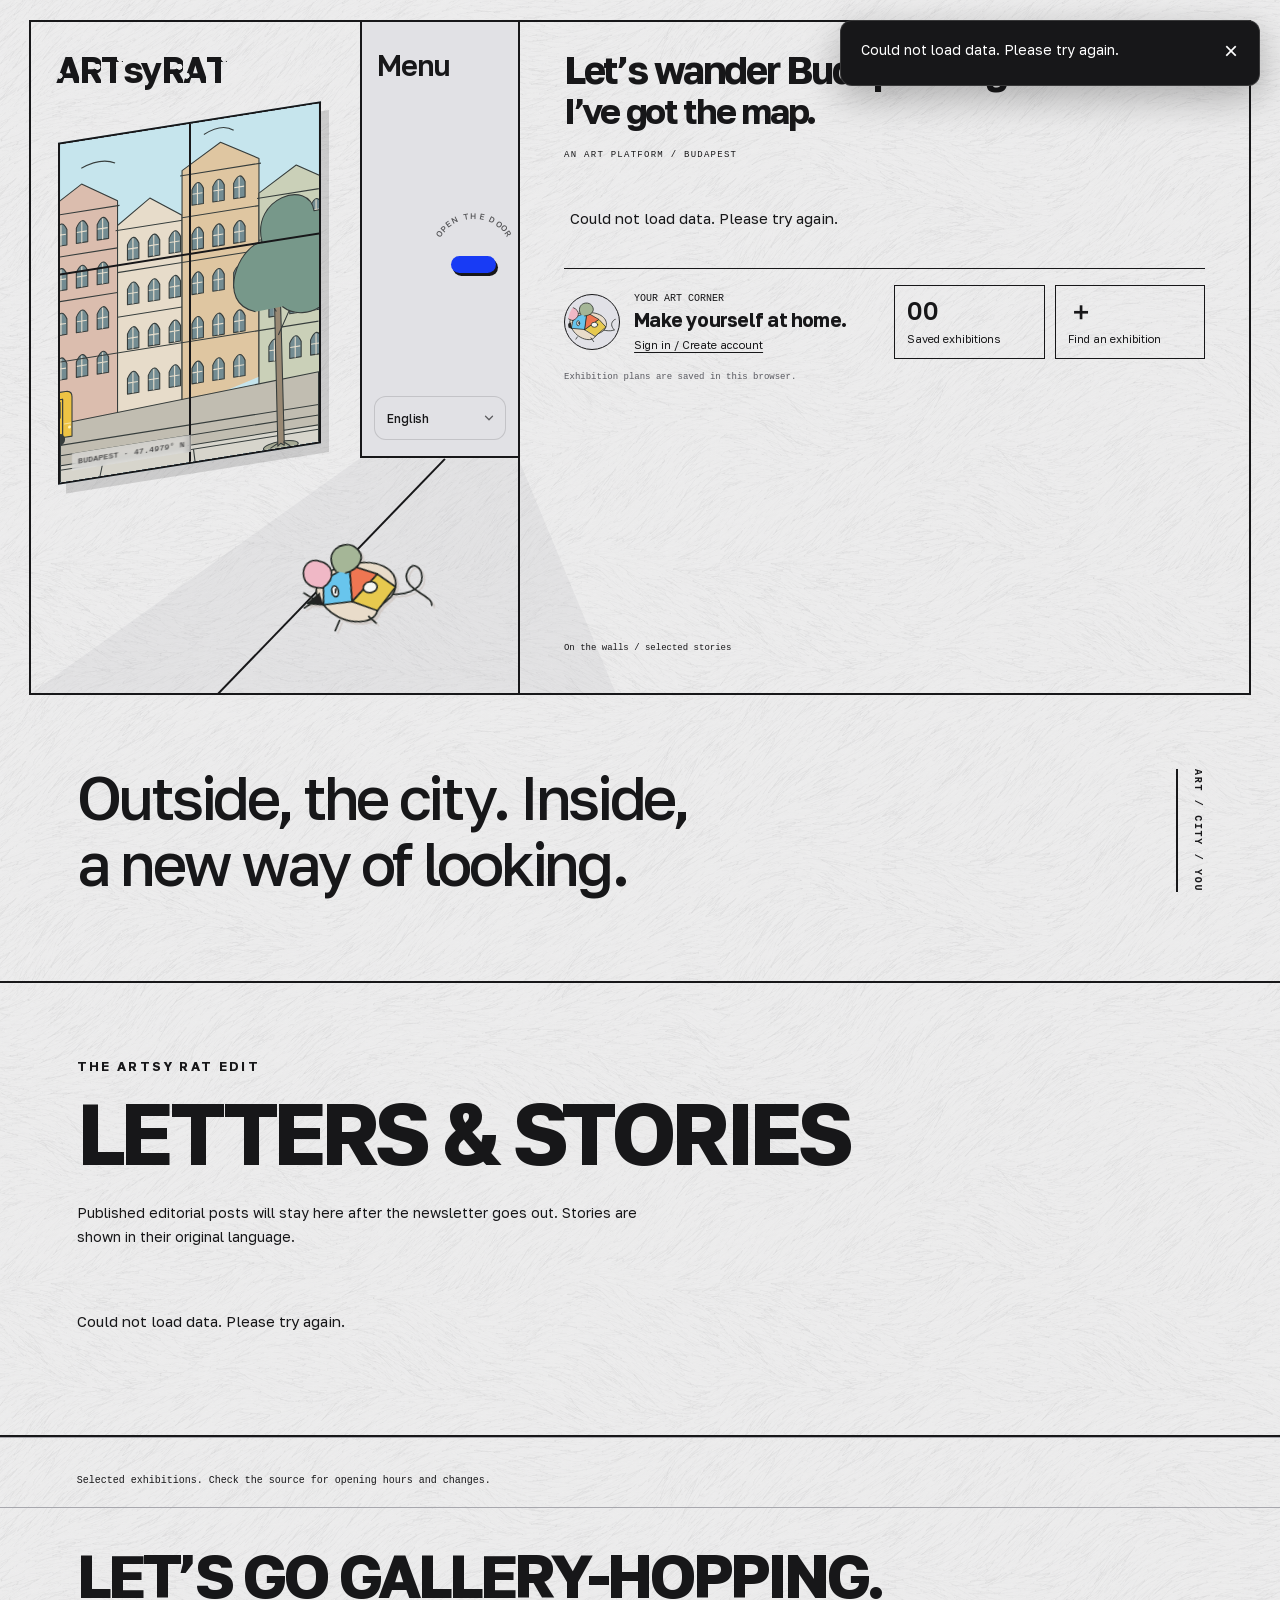
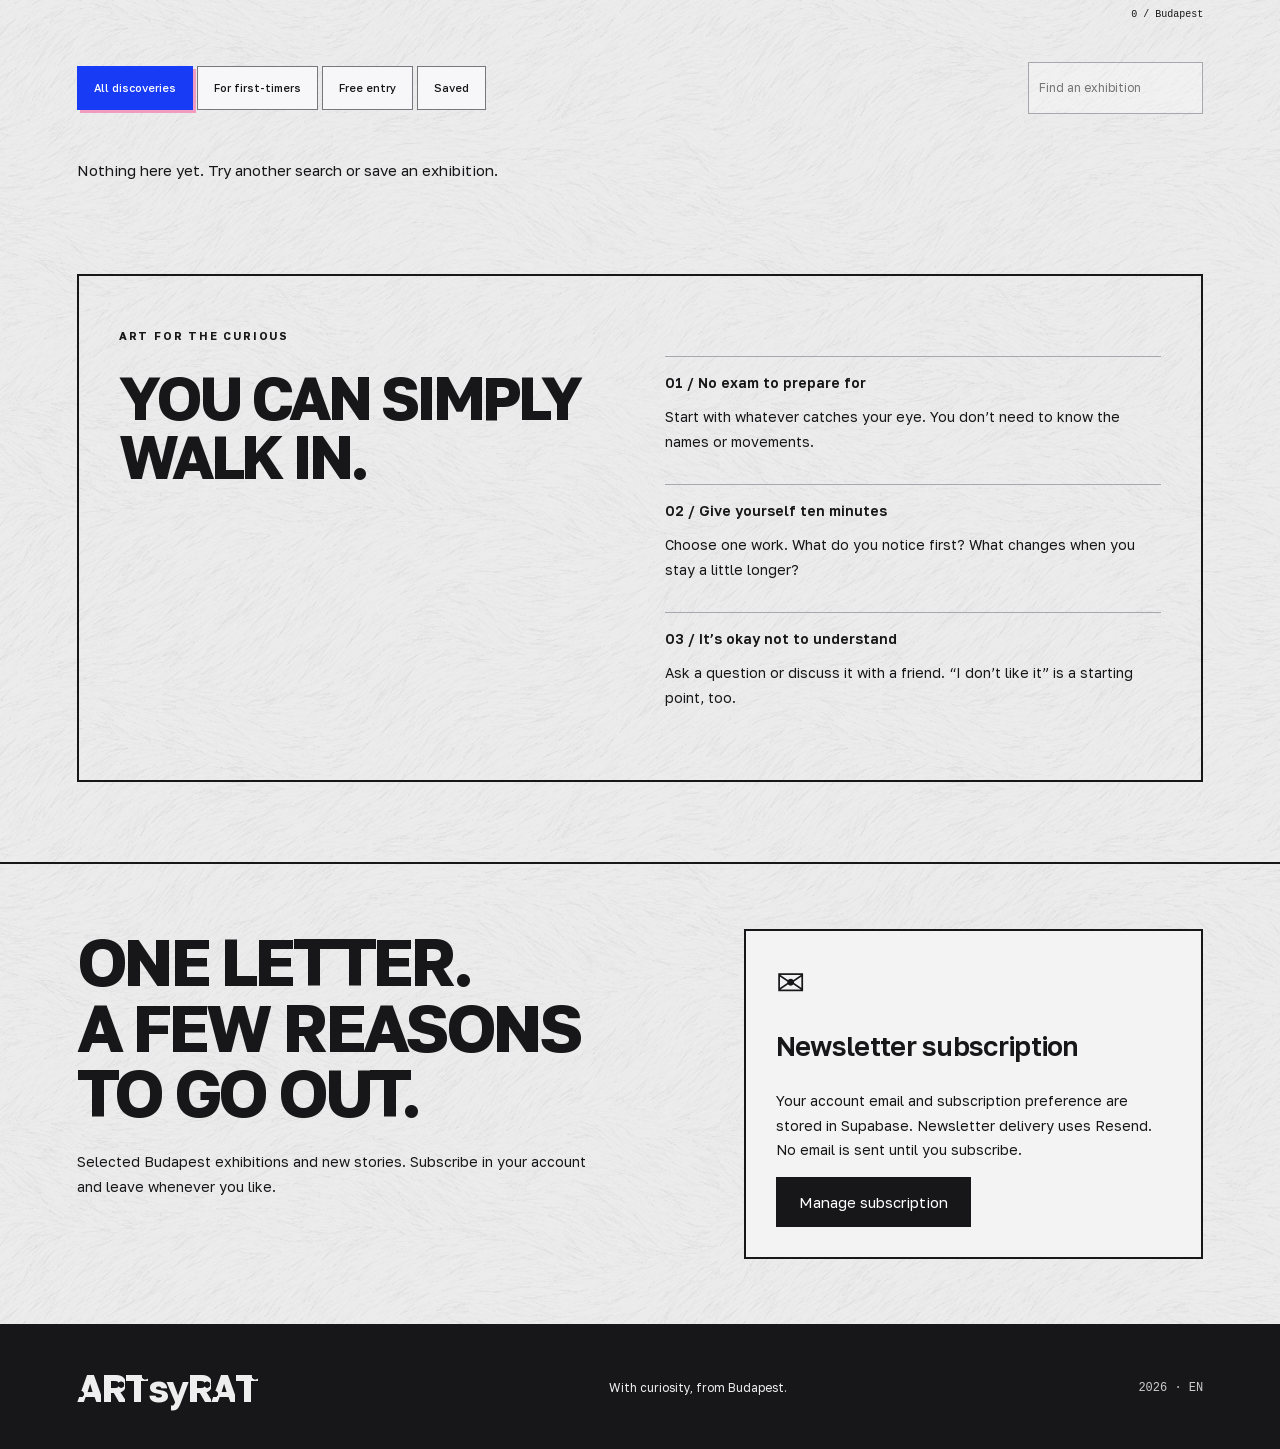
==== commit 56755aec: "Merge guest saved exhibitions into account on sign-in" ====
--- a/index.html
+++ b/index.html
@@ -1 +1 @@
-<!doctype html><html lang="en"><head><meta charset="utf-8"><meta name="viewport" content="width=device-width,initial-scale=1"><meta name="description" content="Discover art in Budapest. Curated exhibitions, stories and personal invitations."><meta property="og:title" content="ARTsyRAT · Let’s wander Budapest’s galleries"><meta property="og:description" content="Discover Budapest exhibitions and bring someone along."><meta name="theme-color" content="#ececee"><meta name="referrer" content="strict-origin-when-cross-origin"><title>ARTsyRAT — Art in Budapest</title><link rel="preload" href="assets/fonts/golos-text-normal-latin.woff2" as="font" type="font/woff2" crossorigin><link rel="stylesheet" href="style.css?v=20261102-window-note"><script defer src="config.js?v=20261102-window-note"></script><script defer src="i18n.js?v=20261102-window-note"></script><script defer src="api.js?v=20261102-window-note"></script><script defer src="content-model.js?v=20261102-window-note"></script><script defer src="editor.js?v=20261102-window-note"></script><script defer src="social.js?v=20261102-window-note"></script><script defer src="monitor.js?v=20261102-window-note"></script><script defer src="notifications.js?v=20261102-window-note"></script><script defer src="app.js?v=20261102-window-note"></script></head><body><div id="app"></div><noscript>Please enable JavaScript to explore exhibitions and manage your account.</noscript></body></html>
+<!doctype html><html lang="en"><head><meta charset="utf-8"><meta name="viewport" content="width=device-width,initial-scale=1"><meta name="description" content="Discover art in Budapest. Curated exhibitions, stories and personal invitations."><meta property="og:title" content="ARTsyRAT · Let’s wander Budapest’s galleries"><meta property="og:description" content="Discover Budapest exhibitions and bring someone along."><meta name="theme-color" content="#ececee"><meta name="referrer" content="strict-origin-when-cross-origin"><title>ARTsyRAT — Art in Budapest</title><link rel="preload" href="assets/fonts/golos-text-normal-latin.woff2" as="font" type="font/woff2" crossorigin><link rel="stylesheet" href="style.css?v=20261102-merge-saved"><script defer src="config.js?v=20261102-merge-saved"></script><script defer src="i18n.js?v=20261102-merge-saved"></script><script defer src="api.js?v=20261102-merge-saved"></script><script defer src="content-model.js?v=20261102-merge-saved"></script><script defer src="editor.js?v=20261102-merge-saved"></script><script defer src="social.js?v=20261102-merge-saved"></script><script defer src="monitor.js?v=20261102-merge-saved"></script><script defer src="notifications.js?v=20261102-merge-saved"></script><script defer src="app.js?v=20261102-merge-saved"></script></head><body><div id="app"></div><noscript>Please enable JavaScript to explore exhibitions and manage your account.</noscript></body></html>
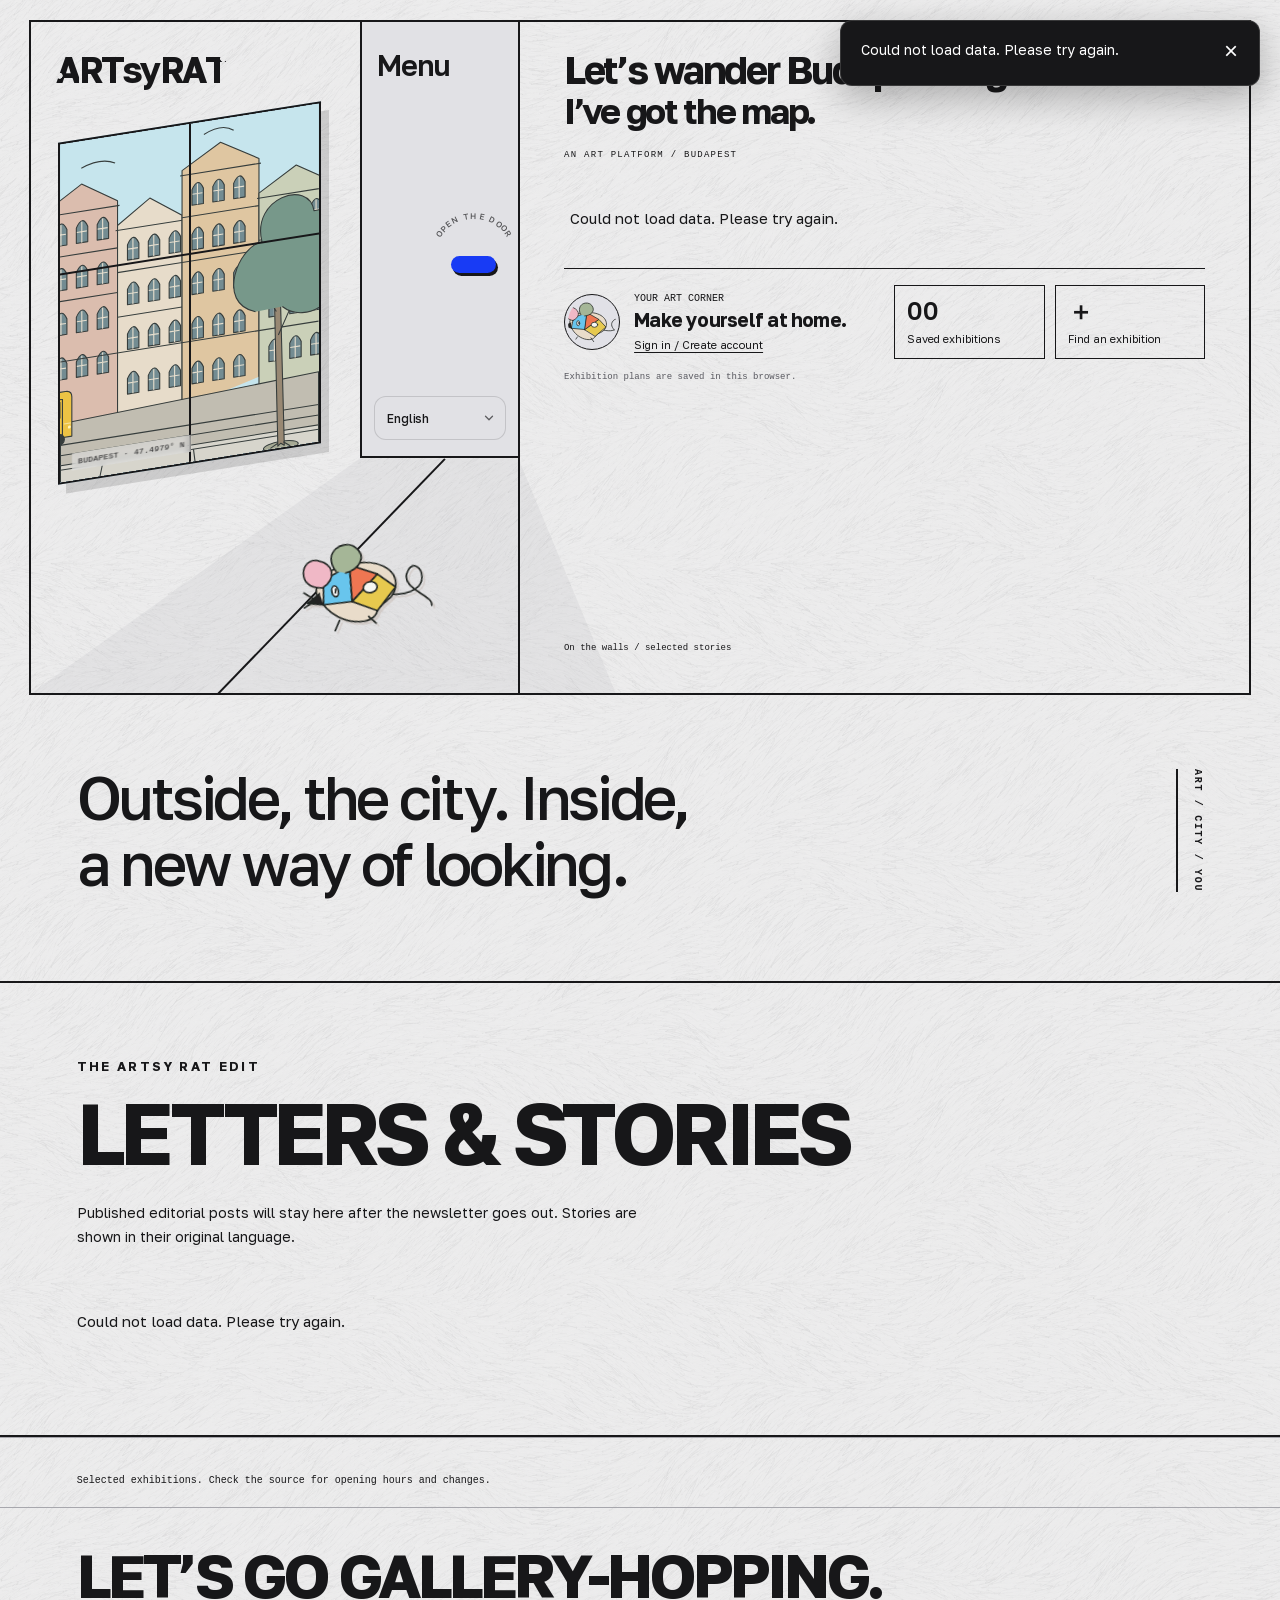
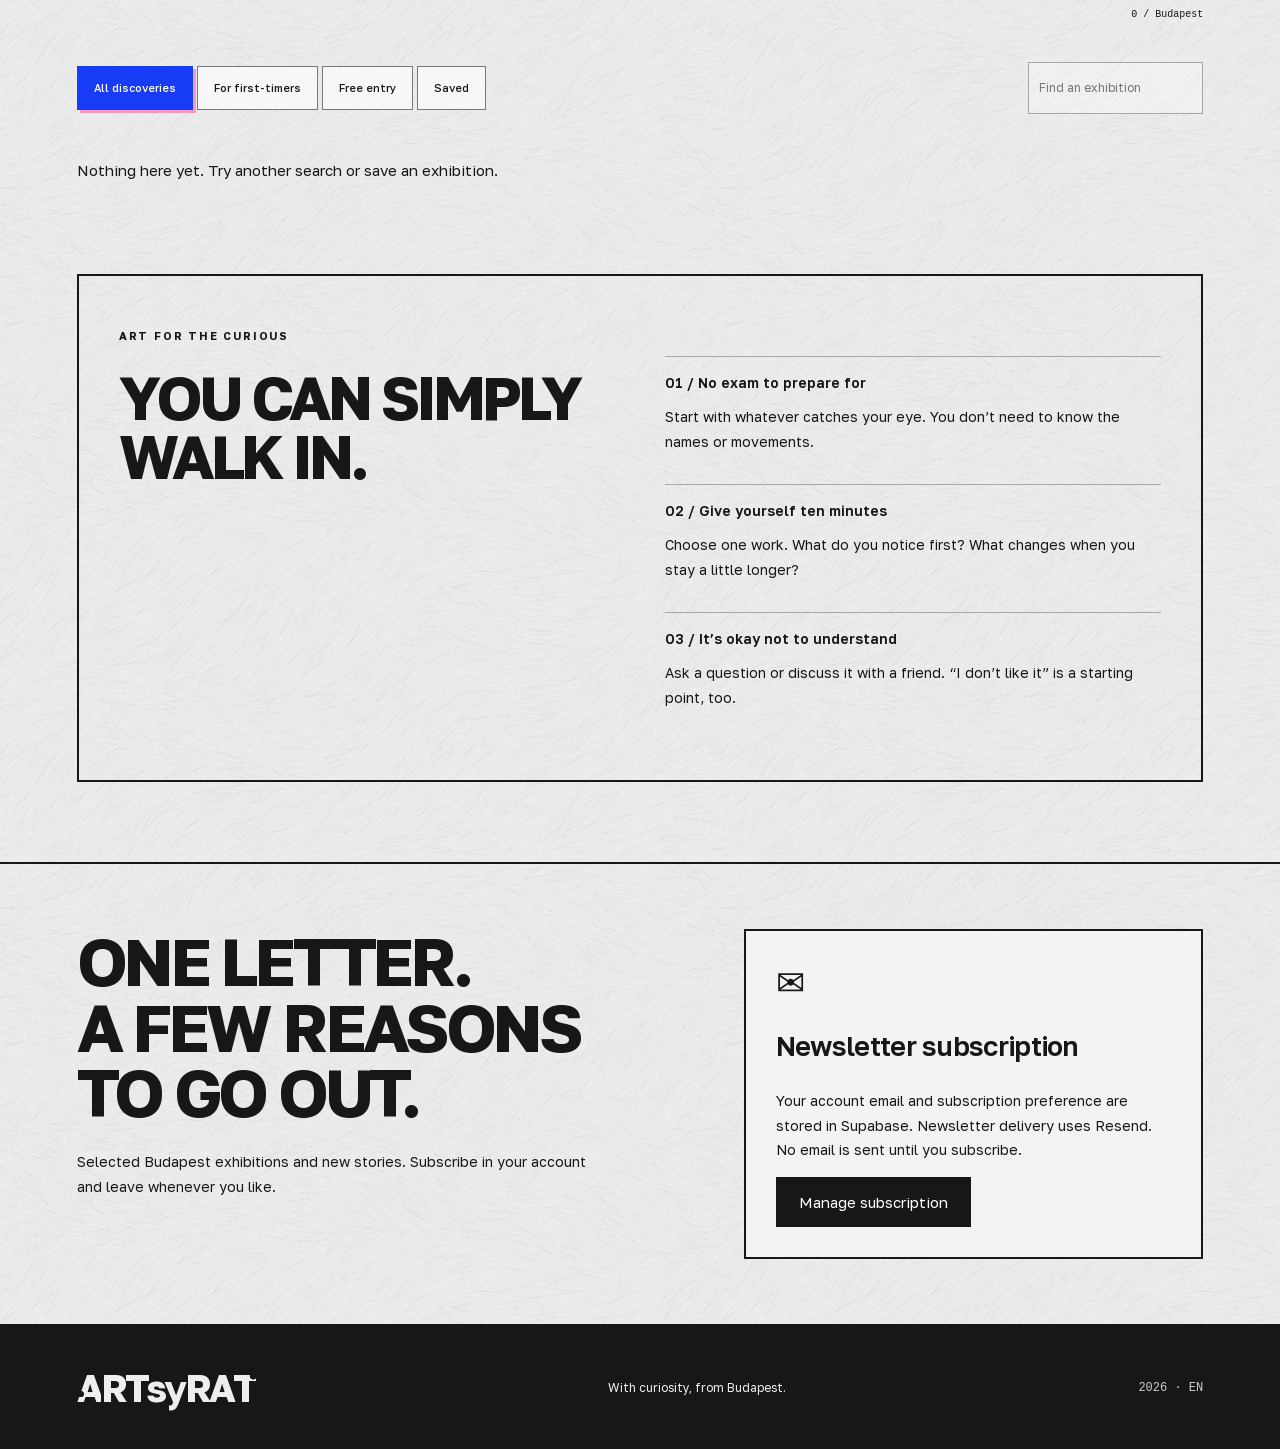
==== commit 44c30a9e: "Keep logo bites only on the first and last letters" ====
--- a/index.html
+++ b/index.html
@@ -1 +1 @@
-<!doctype html><html lang="en"><head><meta charset="utf-8"><meta name="viewport" content="width=device-width,initial-scale=1"><meta name="description" content="Discover art in Budapest. Curated exhibitions, stories and personal invitations."><meta property="og:title" content="ARTsyRAT · Let’s wander Budapest’s galleries"><meta property="og:description" content="Discover Budapest exhibitions and bring someone along."><meta name="theme-color" content="#ececee"><meta name="referrer" content="strict-origin-when-cross-origin"><title>ARTsyRAT — Art in Budapest</title><link rel="preload" href="assets/fonts/golos-text-normal-latin.woff2" as="font" type="font/woff2" crossorigin><link rel="stylesheet" href="style.css?v=20261102-merge-saved"><script defer src="config.js?v=20261102-merge-saved"></script><script defer src="i18n.js?v=20261102-merge-saved"></script><script defer src="api.js?v=20261102-merge-saved"></script><script defer src="content-model.js?v=20261102-merge-saved"></script><script defer src="editor.js?v=20261102-merge-saved"></script><script defer src="social.js?v=20261102-merge-saved"></script><script defer src="monitor.js?v=20261102-merge-saved"></script><script defer src="notifications.js?v=20261102-merge-saved"></script><script defer src="app.js?v=20261102-merge-saved"></script></head><body><div id="app"></div><noscript>Please enable JavaScript to explore exhibitions and manage your account.</noscript></body></html>
+<!doctype html><html lang="en"><head><meta charset="utf-8"><meta name="viewport" content="width=device-width,initial-scale=1"><meta name="description" content="Discover art in Budapest. Curated exhibitions, stories and personal invitations."><meta property="og:title" content="ARTsyRAT · Let’s wander Budapest’s galleries"><meta property="og:description" content="Discover Budapest exhibitions and bring someone along."><meta name="theme-color" content="#ececee"><meta name="referrer" content="strict-origin-when-cross-origin"><title>ARTsyRAT — Art in Budapest</title><link rel="preload" href="assets/fonts/golos-text-normal-latin.woff2" as="font" type="font/woff2" crossorigin><link rel="stylesheet" href="style.css?v=20261102-end-bites"><script defer src="config.js?v=20261102-end-bites"></script><script defer src="i18n.js?v=20261102-end-bites"></script><script defer src="api.js?v=20261102-end-bites"></script><script defer src="content-model.js?v=20261102-end-bites"></script><script defer src="editor.js?v=20261102-end-bites"></script><script defer src="social.js?v=20261102-end-bites"></script><script defer src="monitor.js?v=20261102-end-bites"></script><script defer src="notifications.js?v=20261102-end-bites"></script><script defer src="app.js?v=20261102-end-bites"></script></head><body><div id="app"></div><noscript>Please enable JavaScript to explore exhibitions and manage your account.</noscript></body></html>
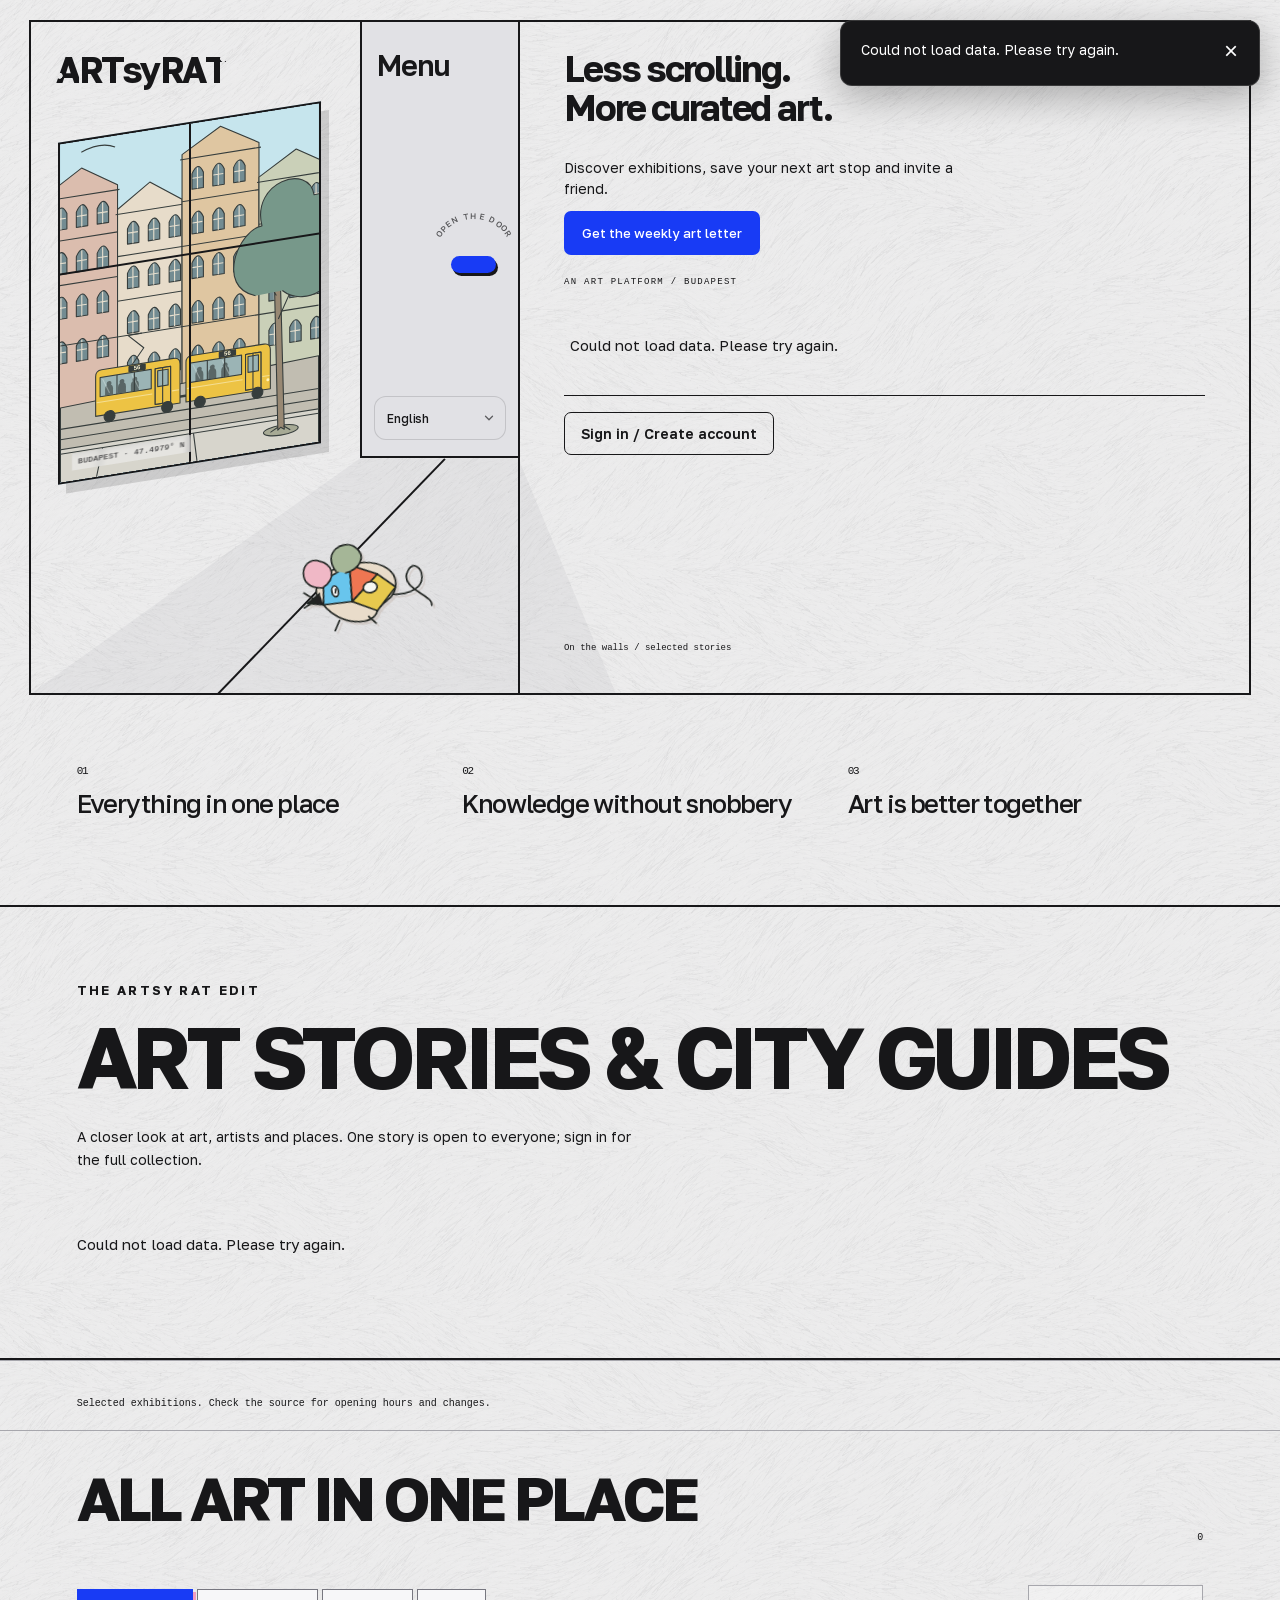
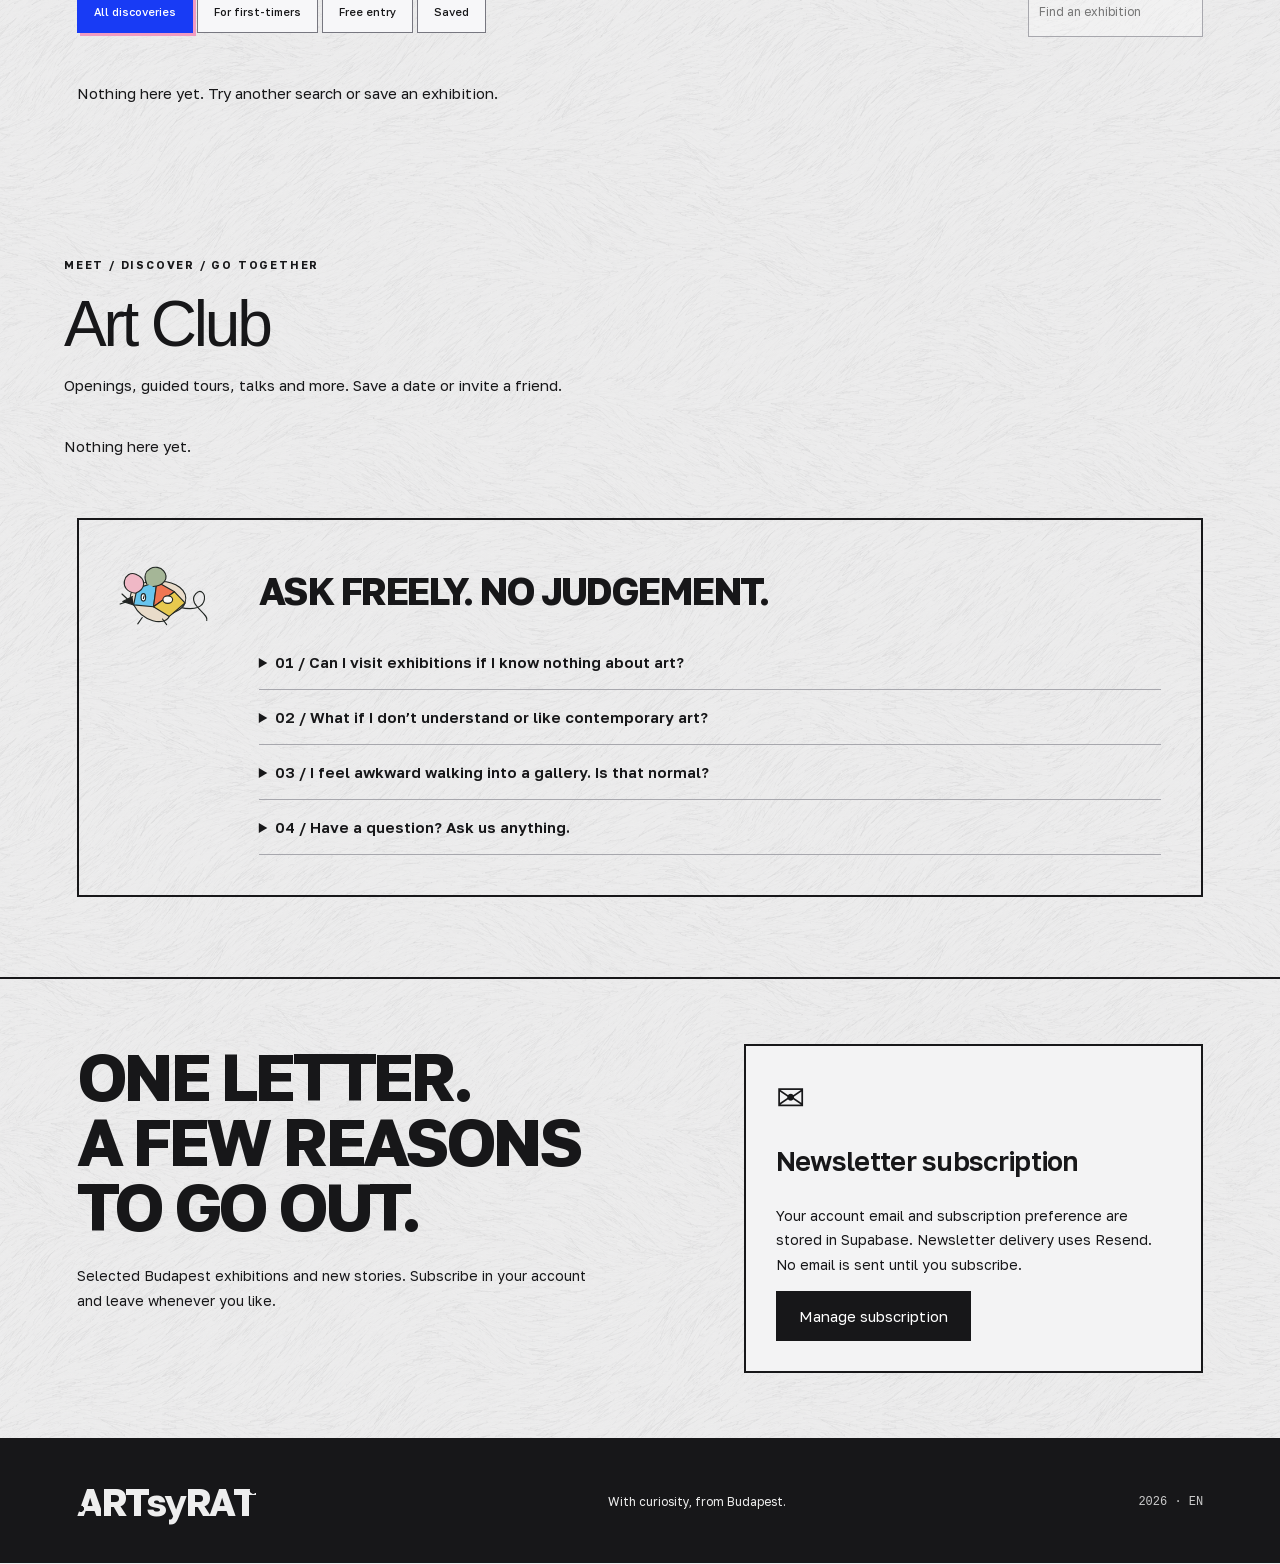
==== commit 6859e11b: "Build place-based editorial workflows and fix mobile street framing" ====
--- a/index.html
+++ b/index.html
@@ -1 +1 @@
-<!doctype html><html lang="en"><head><meta charset="utf-8"><meta name="viewport" content="width=device-width,initial-scale=1"><meta name="description" content="Discover art in Budapest. Curated exhibitions, stories and personal invitations."><meta property="og:title" content="ARTsyRAT · Let’s wander Budapest’s galleries"><meta property="og:description" content="Discover Budapest exhibitions and bring someone along."><meta name="theme-color" content="#ececee"><meta name="referrer" content="strict-origin-when-cross-origin"><title>ARTsyRAT — Art in Budapest</title><link rel="preload" href="assets/fonts/golos-text-normal-latin.woff2" as="font" type="font/woff2" crossorigin><link rel="stylesheet" href="style.css?v=20261102-end-bites"><script defer src="config.js?v=20261102-end-bites"></script><script defer src="i18n.js?v=20261102-end-bites"></script><script defer src="api.js?v=20261102-end-bites"></script><script defer src="content-model.js?v=20261102-end-bites"></script><script defer src="editor.js?v=20261102-end-bites"></script><script defer src="social.js?v=20261102-end-bites"></script><script defer src="monitor.js?v=20261102-end-bites"></script><script defer src="notifications.js?v=20261102-end-bites"></script><script defer src="app.js?v=20261102-end-bites"></script></head><body><div id="app"></div><noscript>Please enable JavaScript to explore exhibitions and manage your account.</noscript></body></html>
+<!doctype html><html lang="en"><head><meta charset="utf-8"><meta name="viewport" content="width=device-width,initial-scale=1"><meta name="description" content="Discover art in Budapest. Curated exhibitions, stories and personal invitations."><meta property="og:title" content="ARTsyRAT · Let’s wander Budapest’s galleries"><meta property="og:description" content="Discover Budapest exhibitions and bring someone along."><meta name="theme-color" content="#ececee"><meta name="referrer" content="strict-origin-when-cross-origin"><title>ARTsyRAT — Art in Budapest</title><link rel="preload" href="assets/fonts/golos-text-normal-latin.woff2" as="font" type="font/woff2" crossorigin><link rel="stylesheet" href="style.css?v=20261111-review"><script defer src="config.js?v=20261111-review"></script><script defer src="i18n.js?v=20261111-review"></script><script defer src="api.js?v=20261111-review"></script><script defer src="content-model.js?v=20261111-review"></script><script defer src="editor.js?v=20261111-review"></script><script defer src="social.js?v=20261111-review"></script><script defer src="monitor.js?v=20261111-review"></script><script defer src="notifications.js?v=20261111-review"></script><script defer src="platform.js?v=20261111-review"></script><script defer src="app.js?v=20261111-review"></script></head><body><div id="app"></div><noscript>Please enable JavaScript to explore exhibitions and manage your account.</noscript></body></html>
--- a/style.css
+++ b/style.css
@@ -585,3 +585,19 @@
  .gallery-room .exhibition-wall{padding-bottom:70px}
  .gallery-room .palette-mouse{width:130px;bottom:56px}
 }
+/* Editorial platform: quieter entry and task-oriented studio. */
+#hero-letter{margin:16px 0 22px;max-width:420px}#hero-letter p{font-size:14px;line-height:1.5;margin:0 0 12px}#hero-letter button{border:0;border-radius:7px;background:var(--accent);color:white;padding:12px 18px;min-height:44px;font:500 13px var(--body)}
+.gallery-room .wall-heading h1{font-size:clamp(27px,2.8vw,40px);line-height:1.08;margin-bottom:14px}.gallery-room #wall-posts{gap:6%;grid-template-columns:1fr 1fr}.gallery-room .work-1{padding-top:0}.gallery-room .wall-work .work-frame img{height:clamp(130px,13vw,190px)}.gallery-room .work-frame{border-width:1px;padding:8px}.gallery-room .work-label{margin-top:12px}.gallery-room .work-label h2{font-size:11px}.guest-corner .dashboard-shortcuts,.guest-corner .dashboard-local{display:none}.guest-corner{grid-template-columns:1fr!important}.guest-corner .dashboard-profile strong,.guest-corner .dashboard-profile small,.guest-corner .dashboard-avatar{display:none}.guest-corner .dashboard-caption{font-size:14px;font-weight:600;border:1px solid var(--ink);border-radius:7px;padding:12px 16px;text-decoration:none;margin:0}
+.platform-principles{display:grid;grid-template-columns:repeat(3,1fr);gap:30px;width:100%}.gallery-intro .platform-principles p{font-size:clamp(18px,2vw,28px);margin:0;line-height:1.2}.platform-principles small{display:block;font:11px monospace;margin-bottom:12px}
+#art-club{padding:48px 5%}#art-club h2{font-size:clamp(36px,5vw,64px);letter-spacing:-.05em;margin:12px 0}#art-club .cards{margin-top:28px}.member-gate{border:1px solid var(--line);padding:24px;margin-top:24px}.member-gate button{background:var(--accent);color:white;border:0;border-radius:7px;padding:12px 18px}.guide{grid-template-columns:90px 1fr;align-items:start}.guide h2{font-size:clamp(24px,3vw,40px)}.guide details{padding:18px 0;border-bottom:1px solid var(--line)}.guide summary{cursor:pointer;font-weight:600}.guide details p{line-height:1.6}.exhibition-notes{border:1px solid var(--line);padding:18px;margin:20px 0}.exhibition-notes summary{cursor:pointer;font-weight:600}.preserve-lines{white-space:pre-wrap}
+#studio-nav{flex-wrap:wrap;gap:8px}#studio-nav button{font-size:13px;padding:11px 16px;min-height:44px}.place-card,.review-card{padding:22px 0;border-bottom:1px solid var(--line)}.place-card{display:grid;grid-template-columns:1fr 1.4fr;gap:24px;align-items:center}.place-card h3{font-size:22px;margin:8px 0}.place-card p{font-size:12px;color:#666}.place-card .actions{flex-wrap:wrap;gap:8px}.place-card button{font-size:12px;padding:10px;min-height:44px}.place-card .actions button:first-child{background:var(--accent);color:white;border-color:var(--accent)}#place-search{width:100%;max-width:460px;padding:13px;border:1px solid var(--line);border-radius:8px}#place-edit-form,#newsletter-form,#submission-form,#institution-request{max-width:760px;padding:24px;background:#ffffff80;border:1px solid var(--line);border-radius:12px;margin:24px 0}#studio-places input,#studio-newsletter input,#account-submit input,#account-institution input{box-sizing:border-box;width:100%;padding:12px}#newsletter-form input[type=checkbox]{width:auto}#newsletter-form fieldset{max-height:330px;overflow:auto}#newsletter-preview{max-width:760px;background:#fff;padding:24px}#newsletter-preview:empty{display:none}.institution-stats{display:grid;grid-template-columns:repeat(4,1fr);gap:16px}.institution-stats strong{display:block;font-size:28px}.club-save[aria-pressed=true]{color:var(--accent)}[data-save-count]{display:block;min-height:20px;color:#666;font-size:11px;margin-top:12px}#studio .review-card img{max-height:180px;object-fit:cover}
+@media(max-width:800px){.platform-principles{grid-template-columns:1fr;gap:24px}.gallery-room .wall-heading h1{font-size:30px}.gallery-room .wall-work .work-frame img{height:145px}.gallery-room .work-1{padding-top:0}.guide{grid-template-columns:1fr}.place-card{grid-template-columns:1fr;gap:8px}.institution-stats{grid-template-columns:1fr 1fr}#place-edit-form,#newsletter-form,#submission-form,#institution-request{padding:16px}.account-tabs{flex-wrap:wrap}#room-menu{gap:0}.gallery-door.is-open #room-menu>a,.gallery-door.is-open #room-menu>button{min-height:38px}}
+
+/* Keep the tracks in view as the window changes from portrait to landscape. */
+.street-window img {
+  object-position: center 90%;
+  transform-origin: center 85%;
+}
+@media (hover: none) {
+  .street-window:hover img { transform: none; }
+}
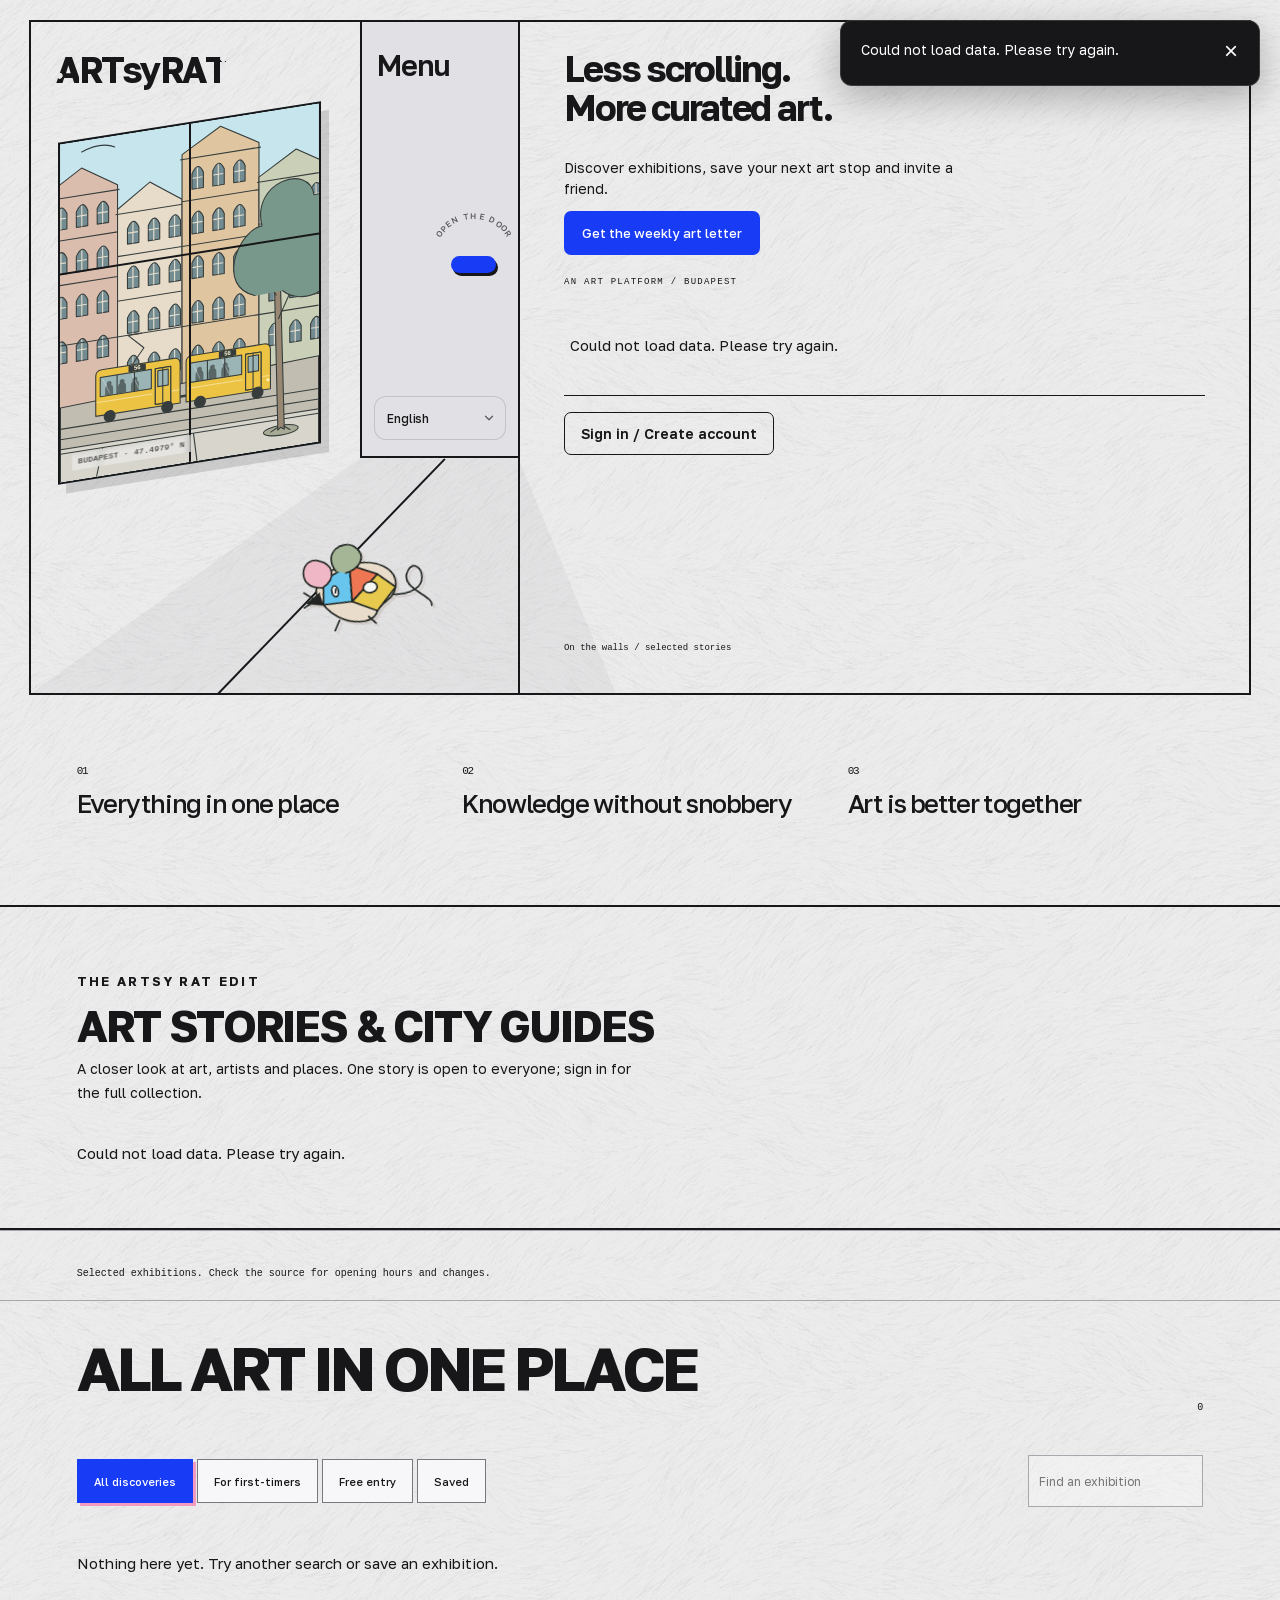
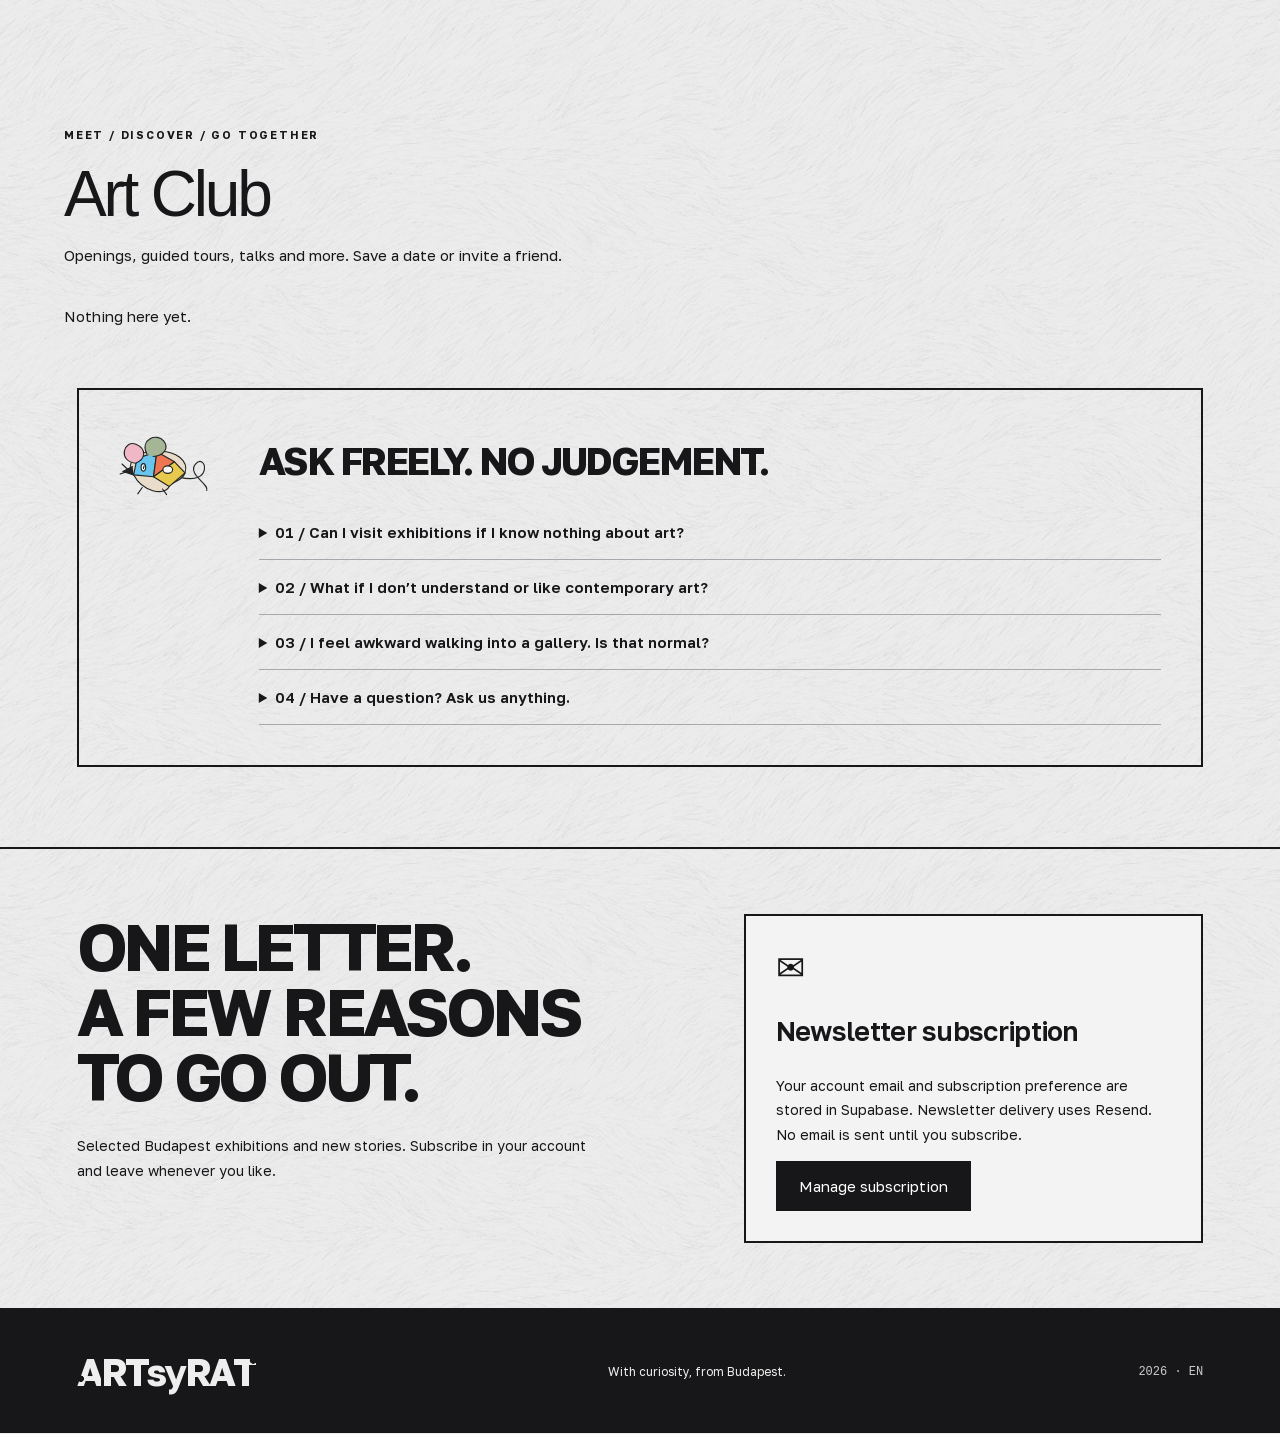
==== commit ed12ac0d: "Compact journal previews and sign-in prompt" ====
--- a/index.html
+++ b/index.html
@@ -1 +1 @@
-<!doctype html><html lang="en"><head><meta charset="utf-8"><meta name="viewport" content="width=device-width,initial-scale=1"><meta name="description" content="Discover art in Budapest. Curated exhibitions, stories and personal invitations."><meta property="og:title" content="ARTsyRAT · Let’s wander Budapest’s galleries"><meta property="og:description" content="Discover Budapest exhibitions and bring someone along."><meta name="theme-color" content="#ececee"><meta name="referrer" content="strict-origin-when-cross-origin"><title>ARTsyRAT — Art in Budapest</title><link rel="preload" href="assets/fonts/golos-text-normal-latin.woff2" as="font" type="font/woff2" crossorigin><link rel="stylesheet" href="style.css?v=20261111-review"><script defer src="config.js?v=20261111-review"></script><script defer src="i18n.js?v=20261111-review"></script><script defer src="api.js?v=20261111-review"></script><script defer src="content-model.js?v=20261111-review"></script><script defer src="editor.js?v=20261111-review"></script><script defer src="social.js?v=20261111-review"></script><script defer src="monitor.js?v=20261111-review"></script><script defer src="notifications.js?v=20261111-review"></script><script defer src="platform.js?v=20261111-review"></script><script defer src="app.js?v=20261111-review"></script></head><body><div id="app"></div><noscript>Please enable JavaScript to explore exhibitions and manage your account.</noscript></body></html>
+<!doctype html><html lang="en"><head><meta charset="utf-8"><meta name="viewport" content="width=device-width,initial-scale=1"><meta name="description" content="Discover art in Budapest. Curated exhibitions, stories and personal invitations."><meta property="og:title" content="ARTsyRAT · Let’s wander Budapest’s galleries"><meta property="og:description" content="Discover Budapest exhibitions and bring someone along."><meta name="theme-color" content="#ececee"><meta name="referrer" content="strict-origin-when-cross-origin"><title>ARTsyRAT — Art in Budapest</title><link rel="preload" href="assets/fonts/golos-text-normal-latin.woff2" as="font" type="font/woff2" crossorigin><link rel="stylesheet" href="style.css?v=20261112-journal"><script defer src="config.js?v=20261111-review"></script><script defer src="i18n.js?v=20261111-review"></script><script defer src="api.js?v=20261111-review"></script><script defer src="content-model.js?v=20261111-review"></script><script defer src="editor.js?v=20261111-review"></script><script defer src="social.js?v=20261111-review"></script><script defer src="monitor.js?v=20261111-review"></script><script defer src="notifications.js?v=20261111-review"></script><script defer src="platform.js?v=20261111-review"></script><script defer src="app.js?v=20261111-review"></script></head><body><div id="app"></div><noscript>Please enable JavaScript to explore exhibitions and manage your account.</noscript></body></html>
--- a/style.css
+++ b/style.css
@@ -601,3 +601,27 @@
 @media (hover: none) {
   .street-window:hover img { transform: none; }
 }
+
+/* Journal previews pair each cover with its reading information. */
+#journal {padding-block:clamp(28px,4vw,54px)}
+#journal > h2 {font-size:clamp(30px,3.4vw,50px);letter-spacing:-.05em;margin:10px 0}
+#journal > p:not(.eyebrow) {margin:0}
+#posts {grid-template-columns:repeat(auto-fit,minmax(min(100%,440px),1fr));gap:32px;padding-top:24px}
+#posts > .journal-card {
+  display:grid;grid-template-columns:minmax(0,1fr);align-content:start;
+  justify-items:start;row-gap:8px;max-width:640px;margin:0;
+}
+#posts > .journal-card:has(.story-cover) {
+  grid-template-columns:minmax(112px,.68fr) minmax(0,1fr);column-gap:clamp(16px,2vw,28px)
+}
+#posts .journal-card > a:has(.story-cover) {grid-row:span 4;width:100%}
+#posts .journal-card > small,#posts .journal-card > h3,#posts .journal-card > p {margin:0;min-height:0}
+#posts .journal-card > h3 {font-size:clamp(21px,2vw,29px);line-height:1.12}
+#posts .journal-card > p {font-size:14px;line-height:1.5}
+#member-cta {display:flex;align-items:center;gap:8px 16px;flex-wrap:wrap;width:fit-content;max-width:100%;margin-top:18px;padding:0;border:0}
+#member-cta p {font-size:14px;margin:0}
+@media (max-width:540px) {
+  #posts > .journal-card:has(.story-cover) {grid-template-columns:minmax(0,1fr)}
+  #posts .journal-card > a:has(.story-cover) {grid-row:auto;max-width:360px}
+  #posts .story-cover {aspect-ratio:16/9}
+}
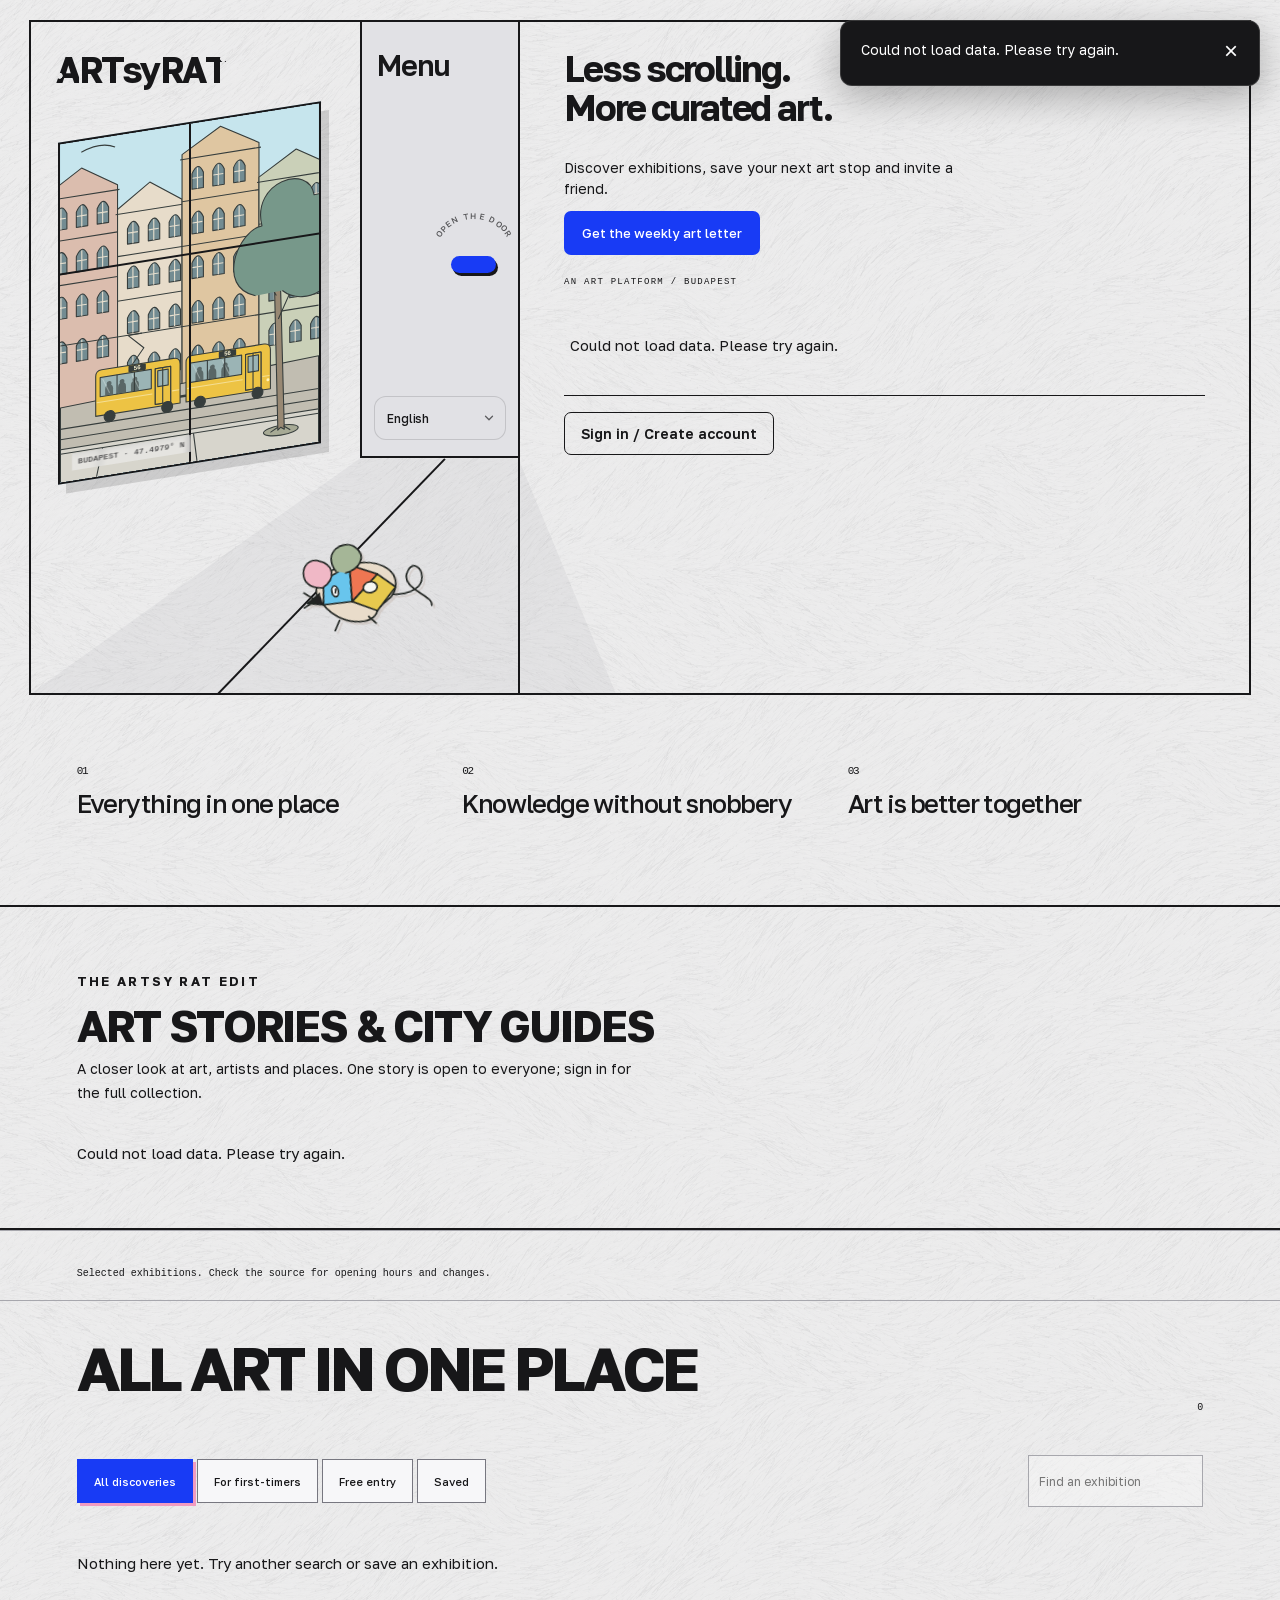
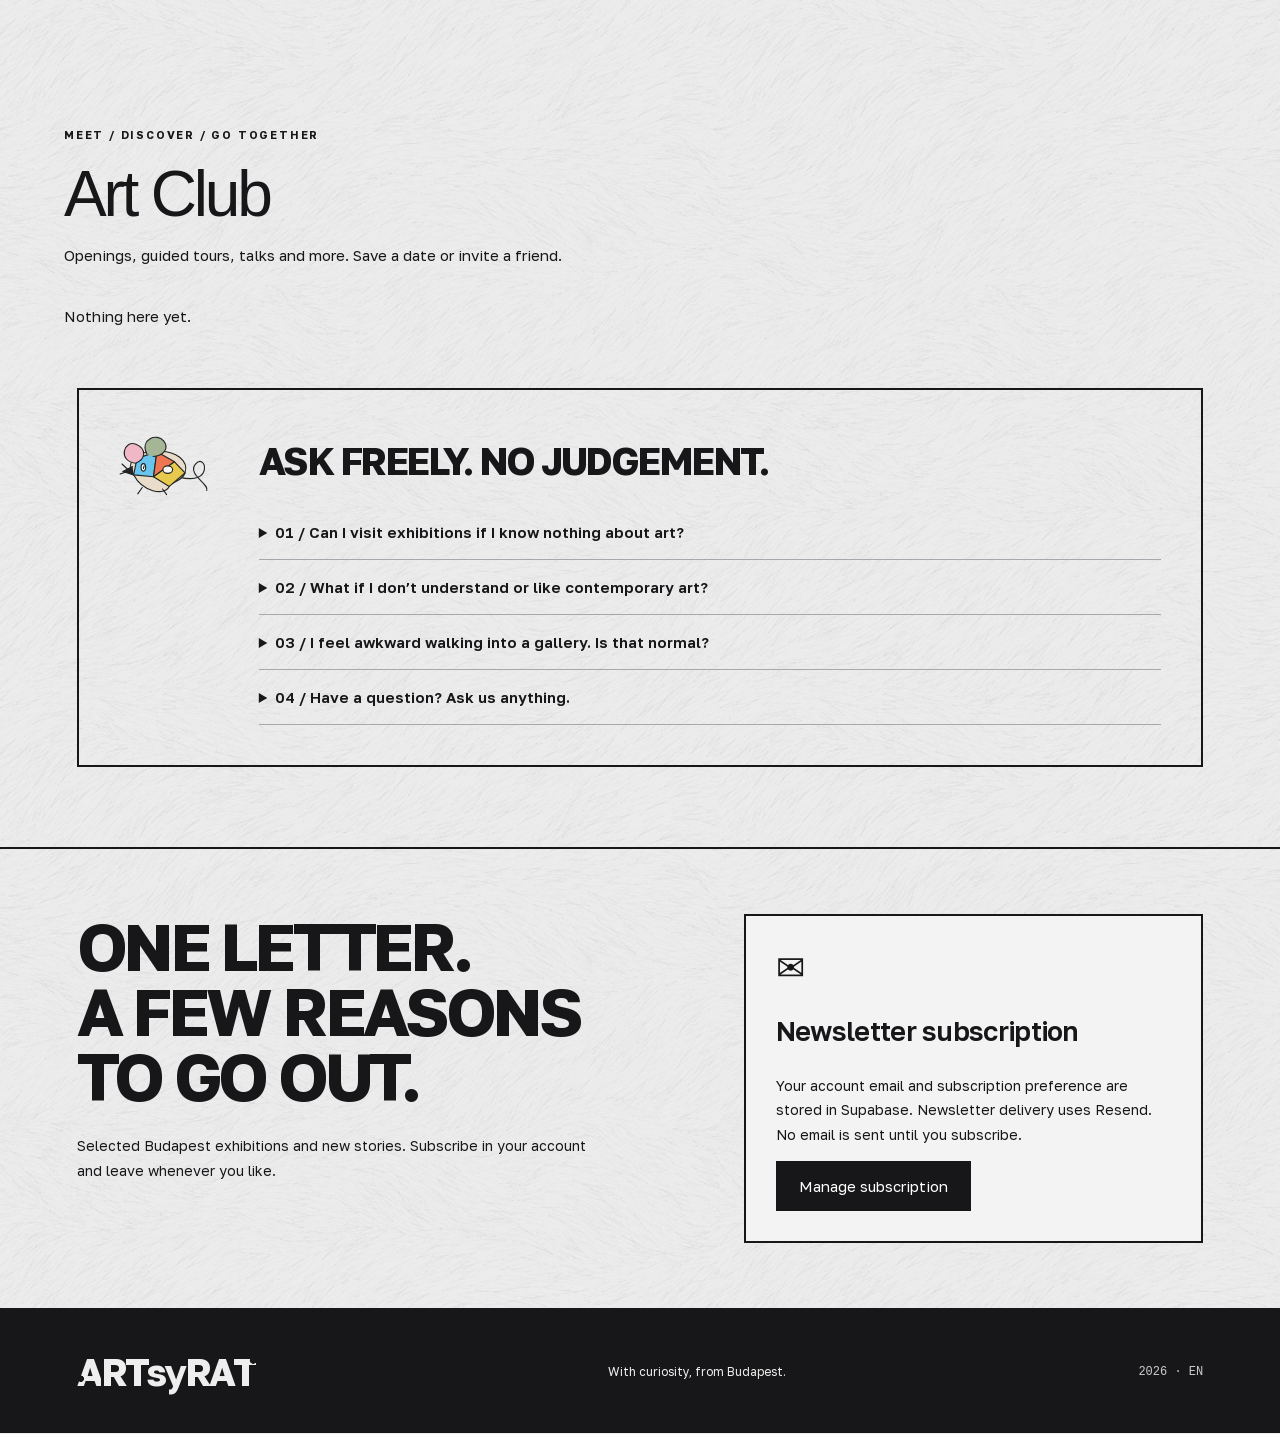
==== commit 56fd5ed8: "Remove selected stories caption from the gallery wall" ====
--- a/index.html
+++ b/index.html
@@ -1 +1 @@
-<!doctype html><html lang="en"><head><meta charset="utf-8"><meta name="viewport" content="width=device-width,initial-scale=1"><meta name="description" content="Discover art in Budapest. Curated exhibitions, stories and personal invitations."><meta property="og:title" content="ARTsyRAT · Let’s wander Budapest’s galleries"><meta property="og:description" content="Discover Budapest exhibitions and bring someone along."><meta name="theme-color" content="#ececee"><meta name="referrer" content="strict-origin-when-cross-origin"><title>ARTsyRAT — Art in Budapest</title><link rel="preload" href="assets/fonts/golos-text-normal-latin.woff2" as="font" type="font/woff2" crossorigin><link rel="stylesheet" href="style.css?v=20261112-journal"><script defer src="config.js?v=20261111-review"></script><script defer src="i18n.js?v=20261111-review"></script><script defer src="api.js?v=20261111-review"></script><script defer src="content-model.js?v=20261111-review"></script><script defer src="editor.js?v=20261111-review"></script><script defer src="social.js?v=20261111-review"></script><script defer src="monitor.js?v=20261111-review"></script><script defer src="notifications.js?v=20261111-review"></script><script defer src="platform.js?v=20261111-review"></script><script defer src="app.js?v=20261111-review"></script></head><body><div id="app"></div><noscript>Please enable JavaScript to explore exhibitions and manage your account.</noscript></body></html>
+<!doctype html><html lang="en"><head><meta charset="utf-8"><meta name="viewport" content="width=device-width,initial-scale=1"><meta name="description" content="Discover art in Budapest. Curated exhibitions, stories and personal invitations."><meta property="og:title" content="ARTsyRAT · Let’s wander Budapest’s galleries"><meta property="og:description" content="Discover Budapest exhibitions and bring someone along."><meta name="theme-color" content="#ececee"><meta name="referrer" content="strict-origin-when-cross-origin"><title>ARTsyRAT — Art in Budapest</title><link rel="preload" href="assets/fonts/golos-text-normal-latin.woff2" as="font" type="font/woff2" crossorigin><link rel="stylesheet" href="style.css?v=20261112-journal"><script defer src="config.js?v=20261111-review"></script><script defer src="i18n.js?v=20261111-review"></script><script defer src="api.js?v=20261111-review"></script><script defer src="content-model.js?v=20261111-review"></script><script defer src="editor.js?v=20261111-review"></script><script defer src="social.js?v=20261111-review"></script><script defer src="monitor.js?v=20261111-review"></script><script defer src="notifications.js?v=20261111-review"></script><script defer src="platform.js?v=20261111-review"></script><script defer src="app.js?v=20261112-wall"></script></head><body><div id="app"></div><noscript>Please enable JavaScript to explore exhibitions and manage your account.</noscript></body></html>
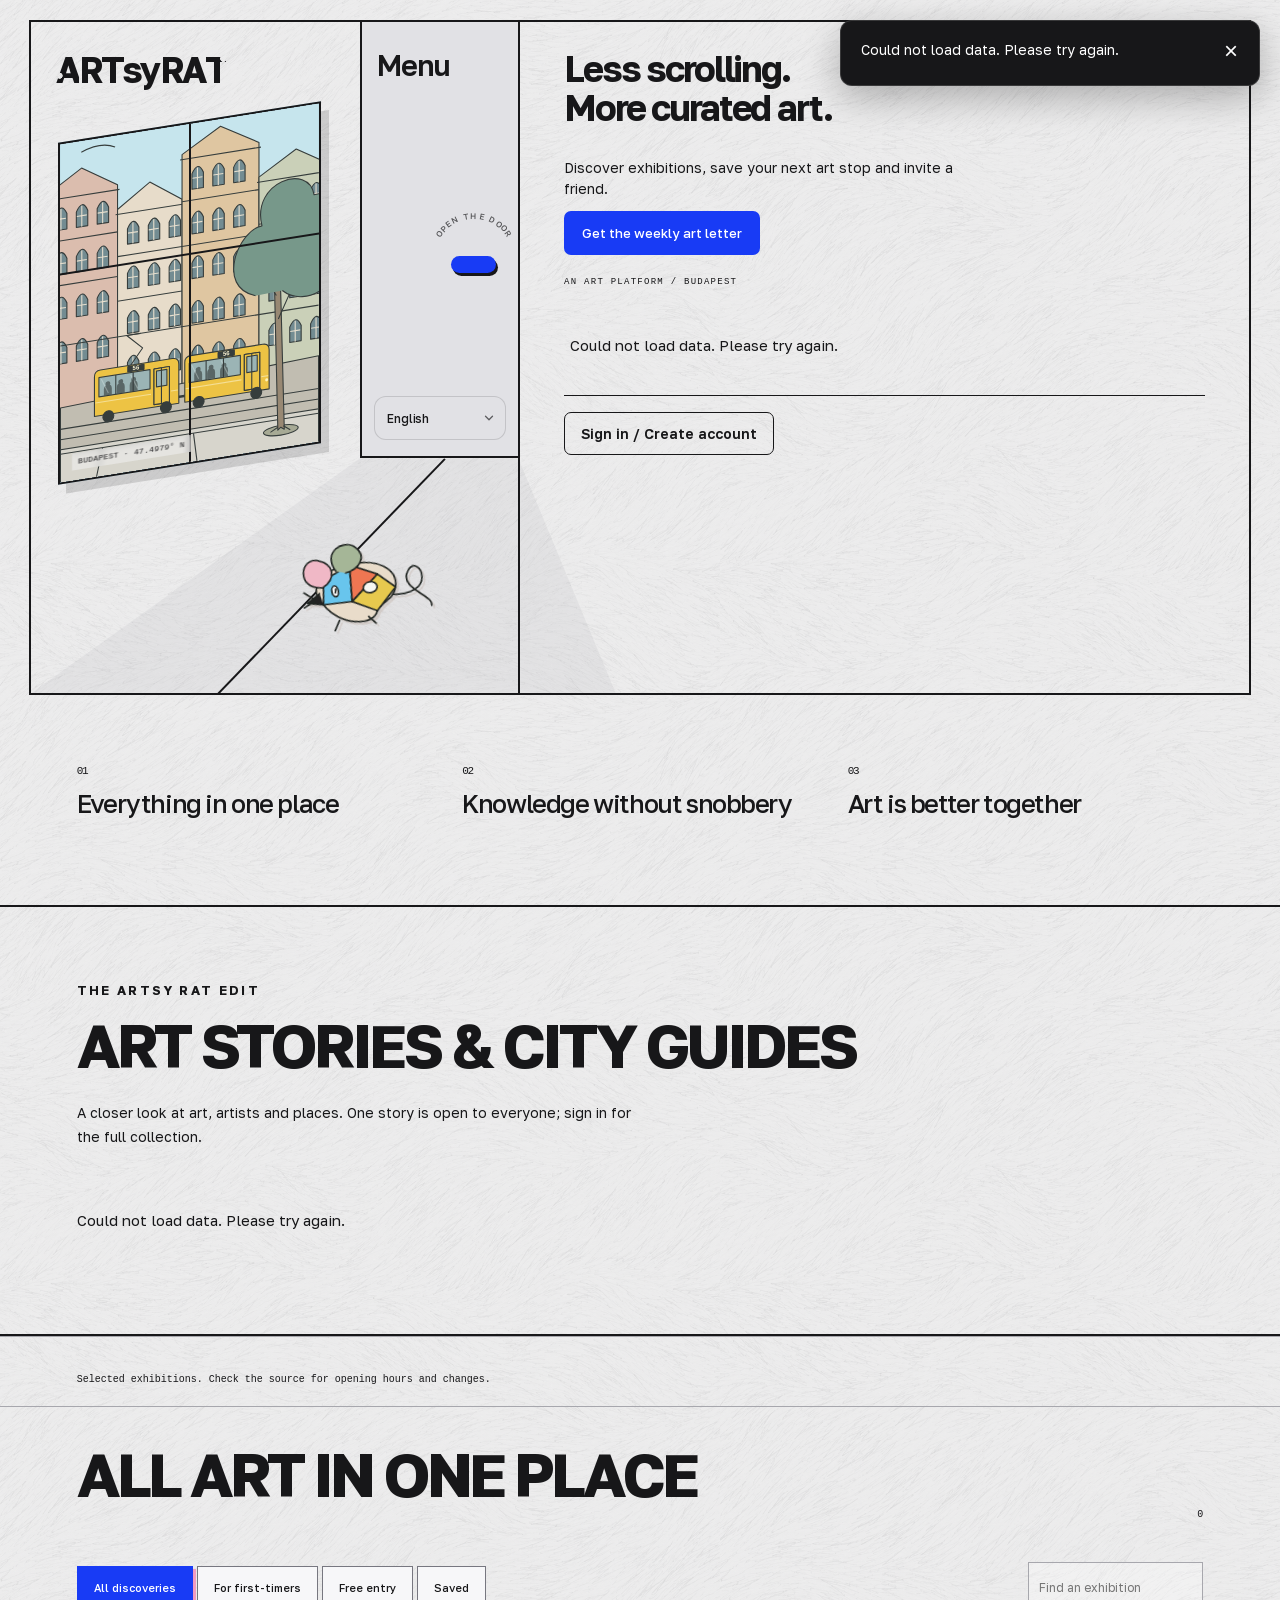
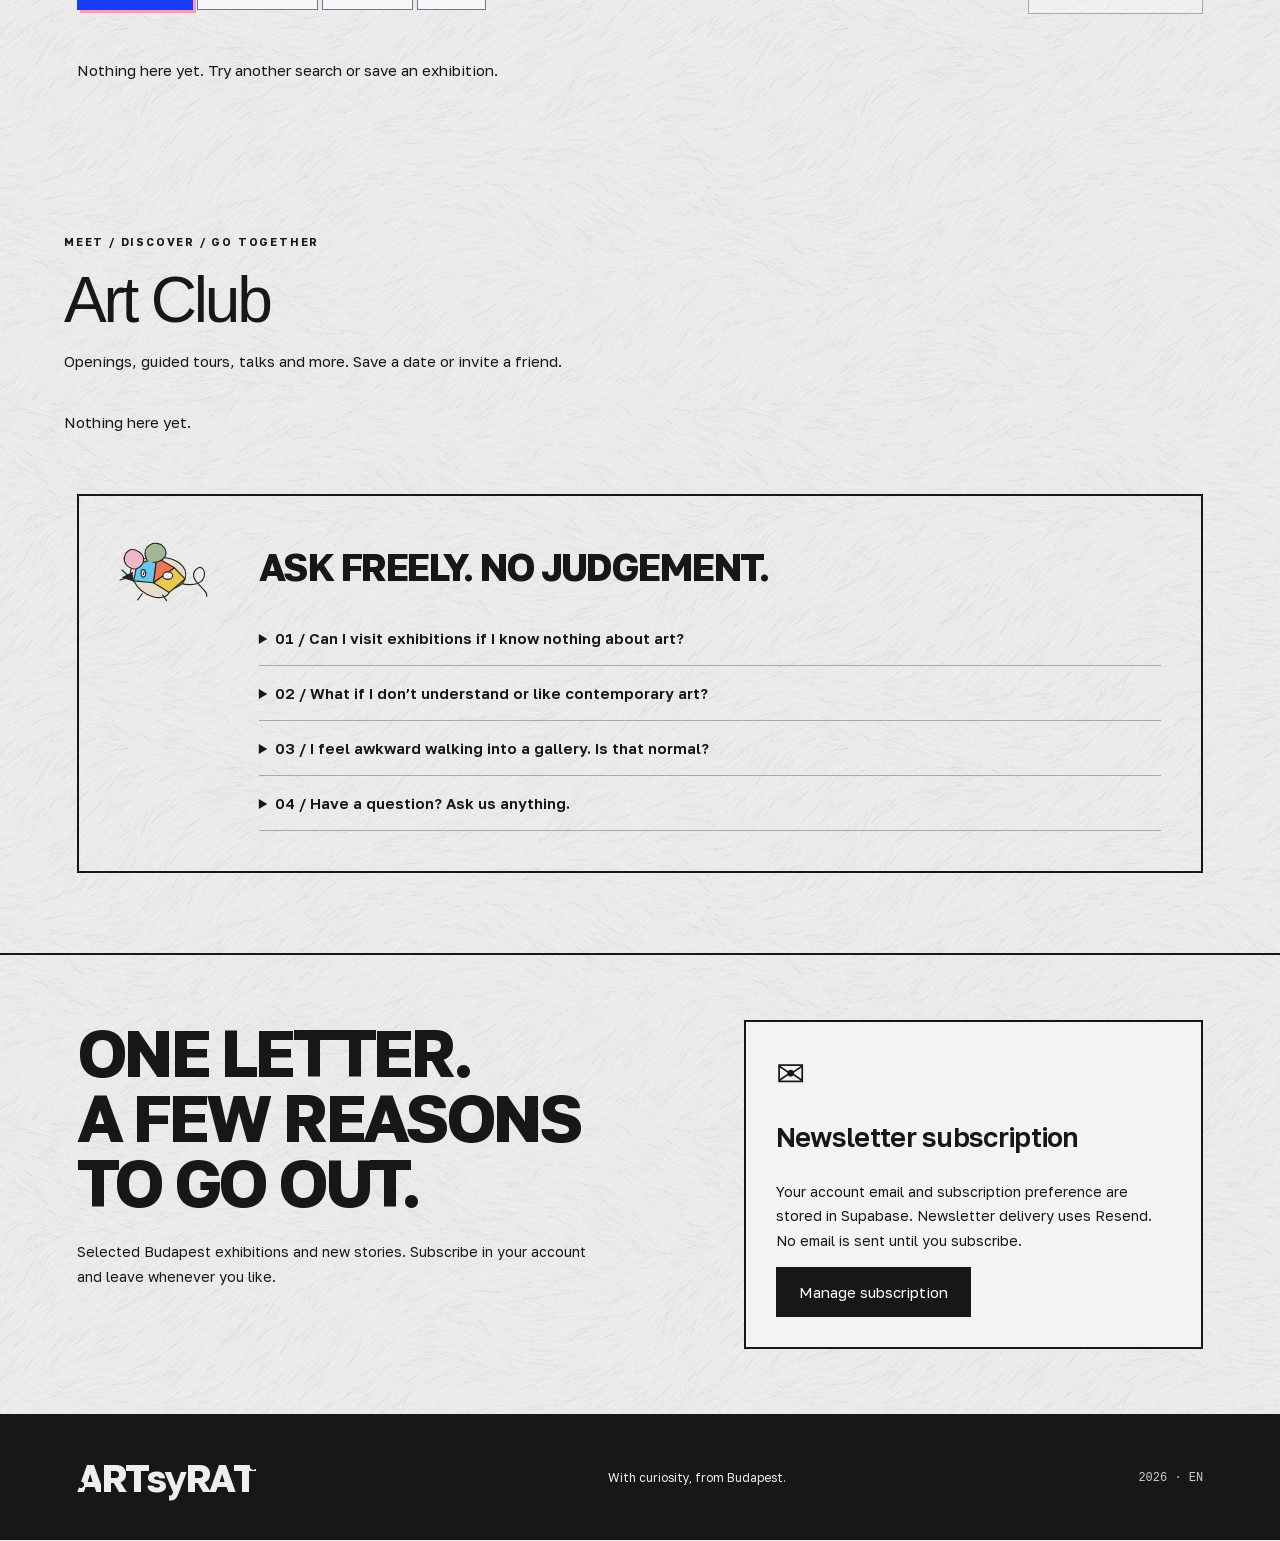
==== commit d1dd932f: "Restore spacious journal cards and match section headings" ====
--- a/index.html
+++ b/index.html
@@ -1 +1 @@
-<!doctype html><html lang="en"><head><meta charset="utf-8"><meta name="viewport" content="width=device-width,initial-scale=1"><meta name="description" content="Discover art in Budapest. Curated exhibitions, stories and personal invitations."><meta property="og:title" content="ARTsyRAT · Let’s wander Budapest’s galleries"><meta property="og:description" content="Discover Budapest exhibitions and bring someone along."><meta name="theme-color" content="#ececee"><meta name="referrer" content="strict-origin-when-cross-origin"><title>ARTsyRAT — Art in Budapest</title><link rel="preload" href="assets/fonts/golos-text-normal-latin.woff2" as="font" type="font/woff2" crossorigin><link rel="stylesheet" href="style.css?v=20261112-journal"><script defer src="config.js?v=20261111-review"></script><script defer src="i18n.js?v=20261111-review"></script><script defer src="api.js?v=20261111-review"></script><script defer src="content-model.js?v=20261111-review"></script><script defer src="editor.js?v=20261111-review"></script><script defer src="social.js?v=20261111-review"></script><script defer src="monitor.js?v=20261111-review"></script><script defer src="notifications.js?v=20261111-review"></script><script defer src="platform.js?v=20261111-review"></script><script defer src="app.js?v=20261112-wall"></script></head><body><div id="app"></div><noscript>Please enable JavaScript to explore exhibitions and manage your account.</noscript></body></html>
+<!doctype html><html lang="en"><head><meta charset="utf-8"><meta name="viewport" content="width=device-width,initial-scale=1"><meta name="description" content="Discover art in Budapest. Curated exhibitions, stories and personal invitations."><meta property="og:title" content="ARTsyRAT · Let’s wander Budapest’s galleries"><meta property="og:description" content="Discover Budapest exhibitions and bring someone along."><meta name="theme-color" content="#ececee"><meta name="referrer" content="strict-origin-when-cross-origin"><title>ARTsyRAT — Art in Budapest</title><link rel="preload" href="assets/fonts/golos-text-normal-latin.woff2" as="font" type="font/woff2" crossorigin><link rel="stylesheet" href="style.css?v=20261112-journal-layout"><script defer src="config.js?v=20261111-review"></script><script defer src="i18n.js?v=20261111-review"></script><script defer src="api.js?v=20261111-review"></script><script defer src="content-model.js?v=20261111-review"></script><script defer src="editor.js?v=20261111-review"></script><script defer src="social.js?v=20261111-review"></script><script defer src="monitor.js?v=20261111-review"></script><script defer src="notifications.js?v=20261111-review"></script><script defer src="platform.js?v=20261111-review"></script><script defer src="app.js?v=20261112-wall"></script></head><body><div id="app"></div><noscript>Please enable JavaScript to explore exhibitions and manage your account.</noscript></body></html>
--- a/style.css
+++ b/style.css
@@ -602,26 +602,6 @@
   .street-window:hover img { transform: none; }
 }
 
-/* Journal previews pair each cover with its reading information. */
-#journal {padding-block:clamp(28px,4vw,54px)}
-#journal > h2 {font-size:clamp(30px,3.4vw,50px);letter-spacing:-.05em;margin:10px 0}
-#journal > p:not(.eyebrow) {margin:0}
-#posts {grid-template-columns:repeat(auto-fit,minmax(min(100%,440px),1fr));gap:32px;padding-top:24px}
-#posts > .journal-card {
-  display:grid;grid-template-columns:minmax(0,1fr);align-content:start;
-  justify-items:start;row-gap:8px;max-width:640px;margin:0;
-}
-#posts > .journal-card:has(.story-cover) {
-  grid-template-columns:minmax(112px,.68fr) minmax(0,1fr);column-gap:clamp(16px,2vw,28px)
-}
-#posts .journal-card > a:has(.story-cover) {grid-row:span 4;width:100%}
-#posts .journal-card > small,#posts .journal-card > h3,#posts .journal-card > p {margin:0;min-height:0}
-#posts .journal-card > h3 {font-size:clamp(21px,2vw,29px);line-height:1.12}
-#posts .journal-card > p {font-size:14px;line-height:1.5}
+#journal > h2, .section-head h2 {font-size:clamp(38px,4.8vw,68px)}
 #member-cta {display:flex;align-items:center;gap:8px 16px;flex-wrap:wrap;width:fit-content;max-width:100%;margin-top:18px;padding:0;border:0}
 #member-cta p {font-size:14px;margin:0}
-@media (max-width:540px) {
-  #posts > .journal-card:has(.story-cover) {grid-template-columns:minmax(0,1fr)}
-  #posts .journal-card > a:has(.story-cover) {grid-row:auto;max-width:360px}
-  #posts .story-cover {aspect-ratio:16/9}
-}
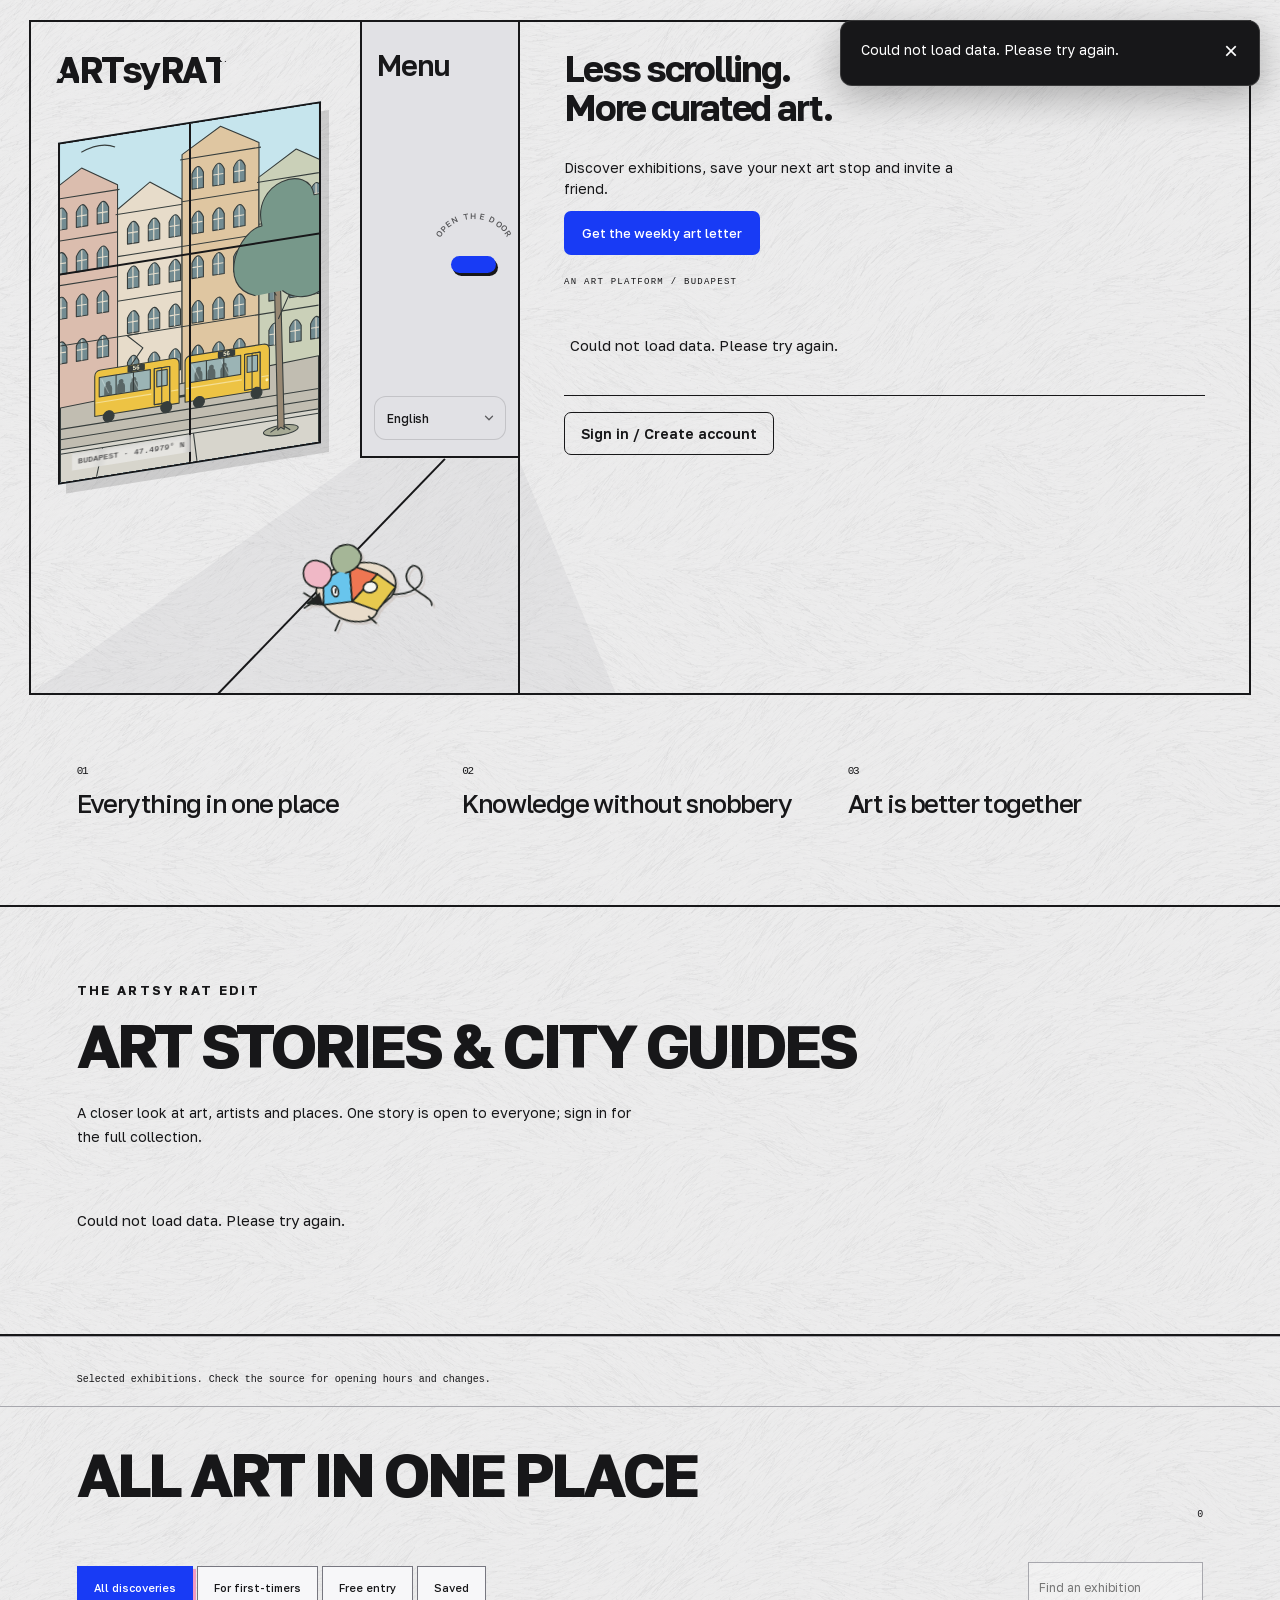
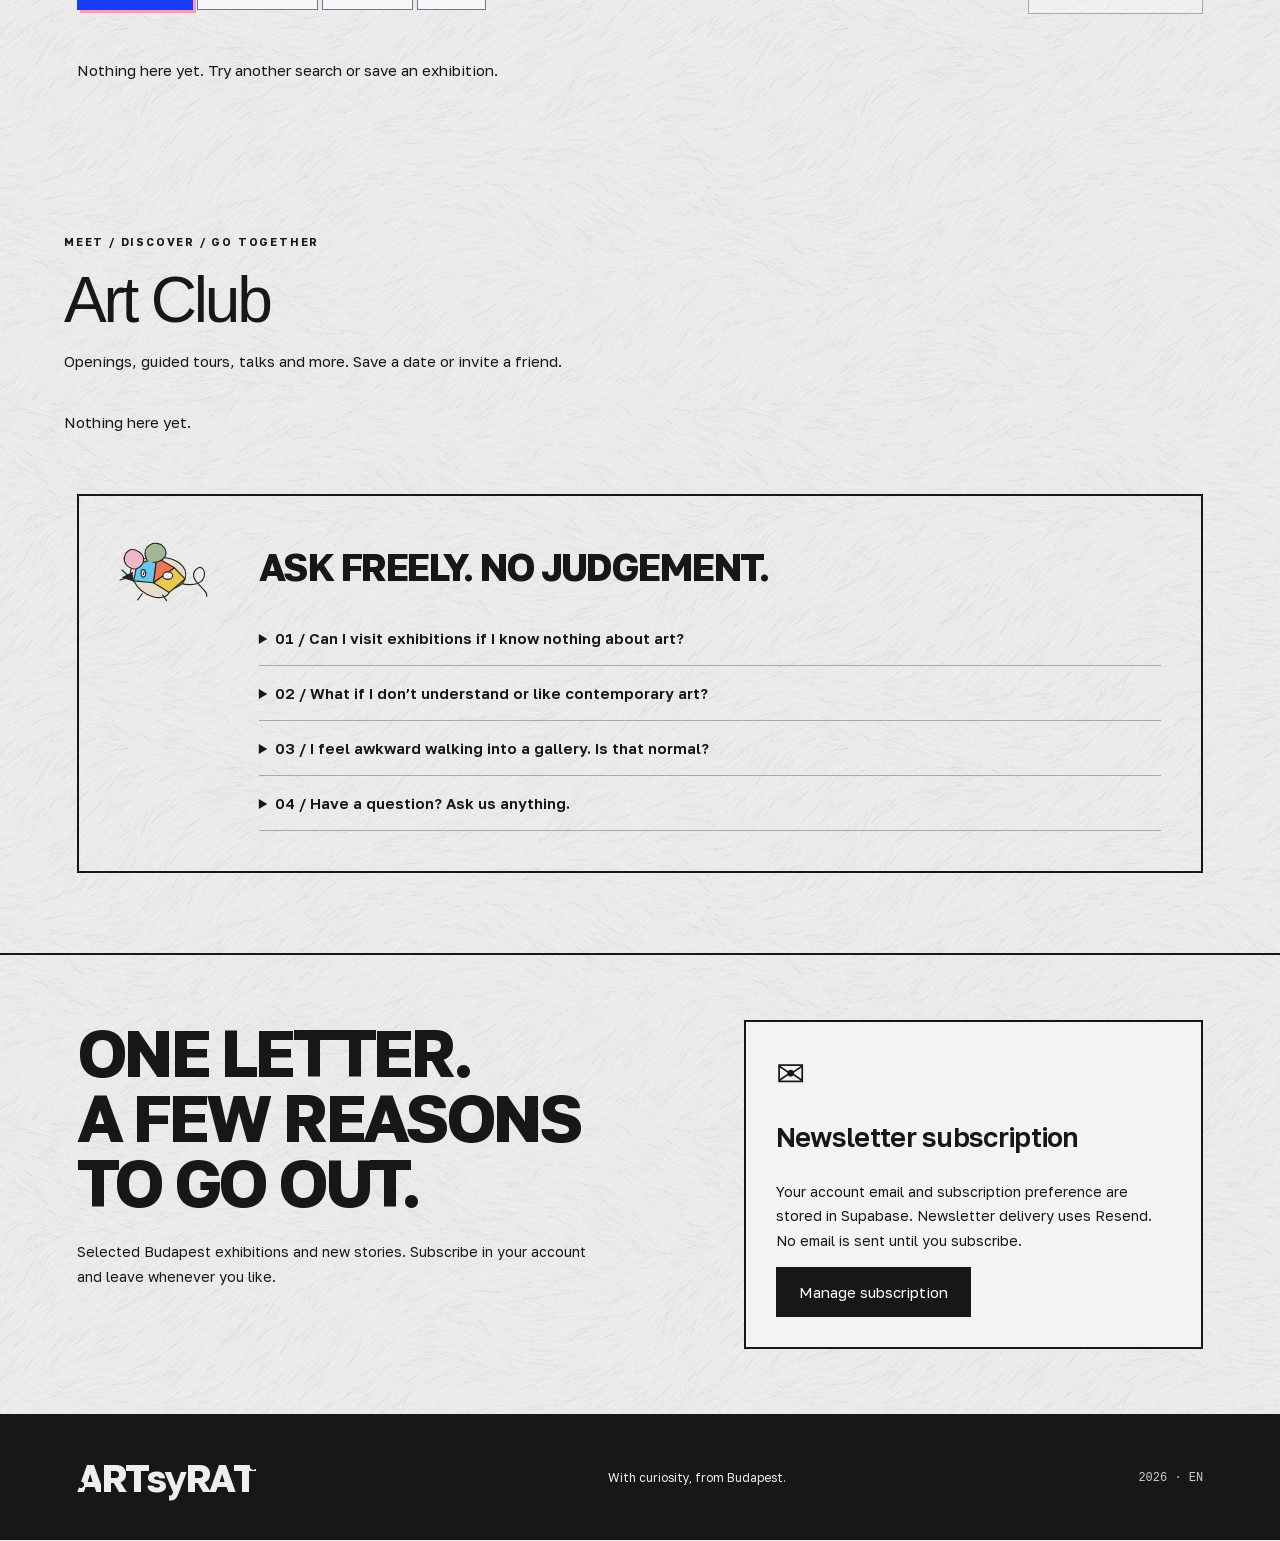
==== commit c10843e8: "Show all story previews to gallery visitors" ====
--- a/index.html
+++ b/index.html
@@ -1 +1 @@
-<!doctype html><html lang="en"><head><meta charset="utf-8"><meta name="viewport" content="width=device-width,initial-scale=1"><meta name="description" content="Discover art in Budapest. Curated exhibitions, stories and personal invitations."><meta property="og:title" content="ARTsyRAT · Let’s wander Budapest’s galleries"><meta property="og:description" content="Discover Budapest exhibitions and bring someone along."><meta name="theme-color" content="#ececee"><meta name="referrer" content="strict-origin-when-cross-origin"><title>ARTsyRAT — Art in Budapest</title><link rel="preload" href="assets/fonts/golos-text-normal-latin.woff2" as="font" type="font/woff2" crossorigin><link rel="stylesheet" href="style.css?v=20261112-journal-layout"><script defer src="config.js?v=20261111-review"></script><script defer src="i18n.js?v=20261111-review"></script><script defer src="api.js?v=20261111-review"></script><script defer src="content-model.js?v=20261111-review"></script><script defer src="editor.js?v=20261111-review"></script><script defer src="social.js?v=20261111-review"></script><script defer src="monitor.js?v=20261111-review"></script><script defer src="notifications.js?v=20261111-review"></script><script defer src="platform.js?v=20261111-review"></script><script defer src="app.js?v=20261112-wall"></script></head><body><div id="app"></div><noscript>Please enable JavaScript to explore exhibitions and manage your account.</noscript></body></html>
+<!doctype html><html lang="en"><head><meta charset="utf-8"><meta name="viewport" content="width=device-width,initial-scale=1"><meta name="description" content="Discover art in Budapest. Curated exhibitions, stories and personal invitations."><meta property="og:title" content="ARTsyRAT · Let’s wander Budapest’s galleries"><meta property="og:description" content="Discover Budapest exhibitions and bring someone along."><meta name="theme-color" content="#ececee"><meta name="referrer" content="strict-origin-when-cross-origin"><title>ARTsyRAT — Art in Budapest</title><link rel="preload" href="assets/fonts/golos-text-normal-latin.woff2" as="font" type="font/woff2" crossorigin><link rel="stylesheet" href="style.css?v=20261112-journal-layout"><script defer src="config.js?v=20261111-review"></script><script defer src="i18n.js?v=20261111-review"></script><script defer src="api.js?v=20261111-review"></script><script defer src="content-model.js?v=20261111-review"></script><script defer src="editor.js?v=20261111-review"></script><script defer src="social.js?v=20261111-review"></script><script defer src="monitor.js?v=20261111-review"></script><script defer src="notifications.js?v=20261111-review"></script><script defer src="platform.js?v=20261111-review"></script><script defer src="app.js?v=20261112-stories"></script></head><body><div id="app"></div><noscript>Please enable JavaScript to explore exhibitions and manage your account.</noscript></body></html>
